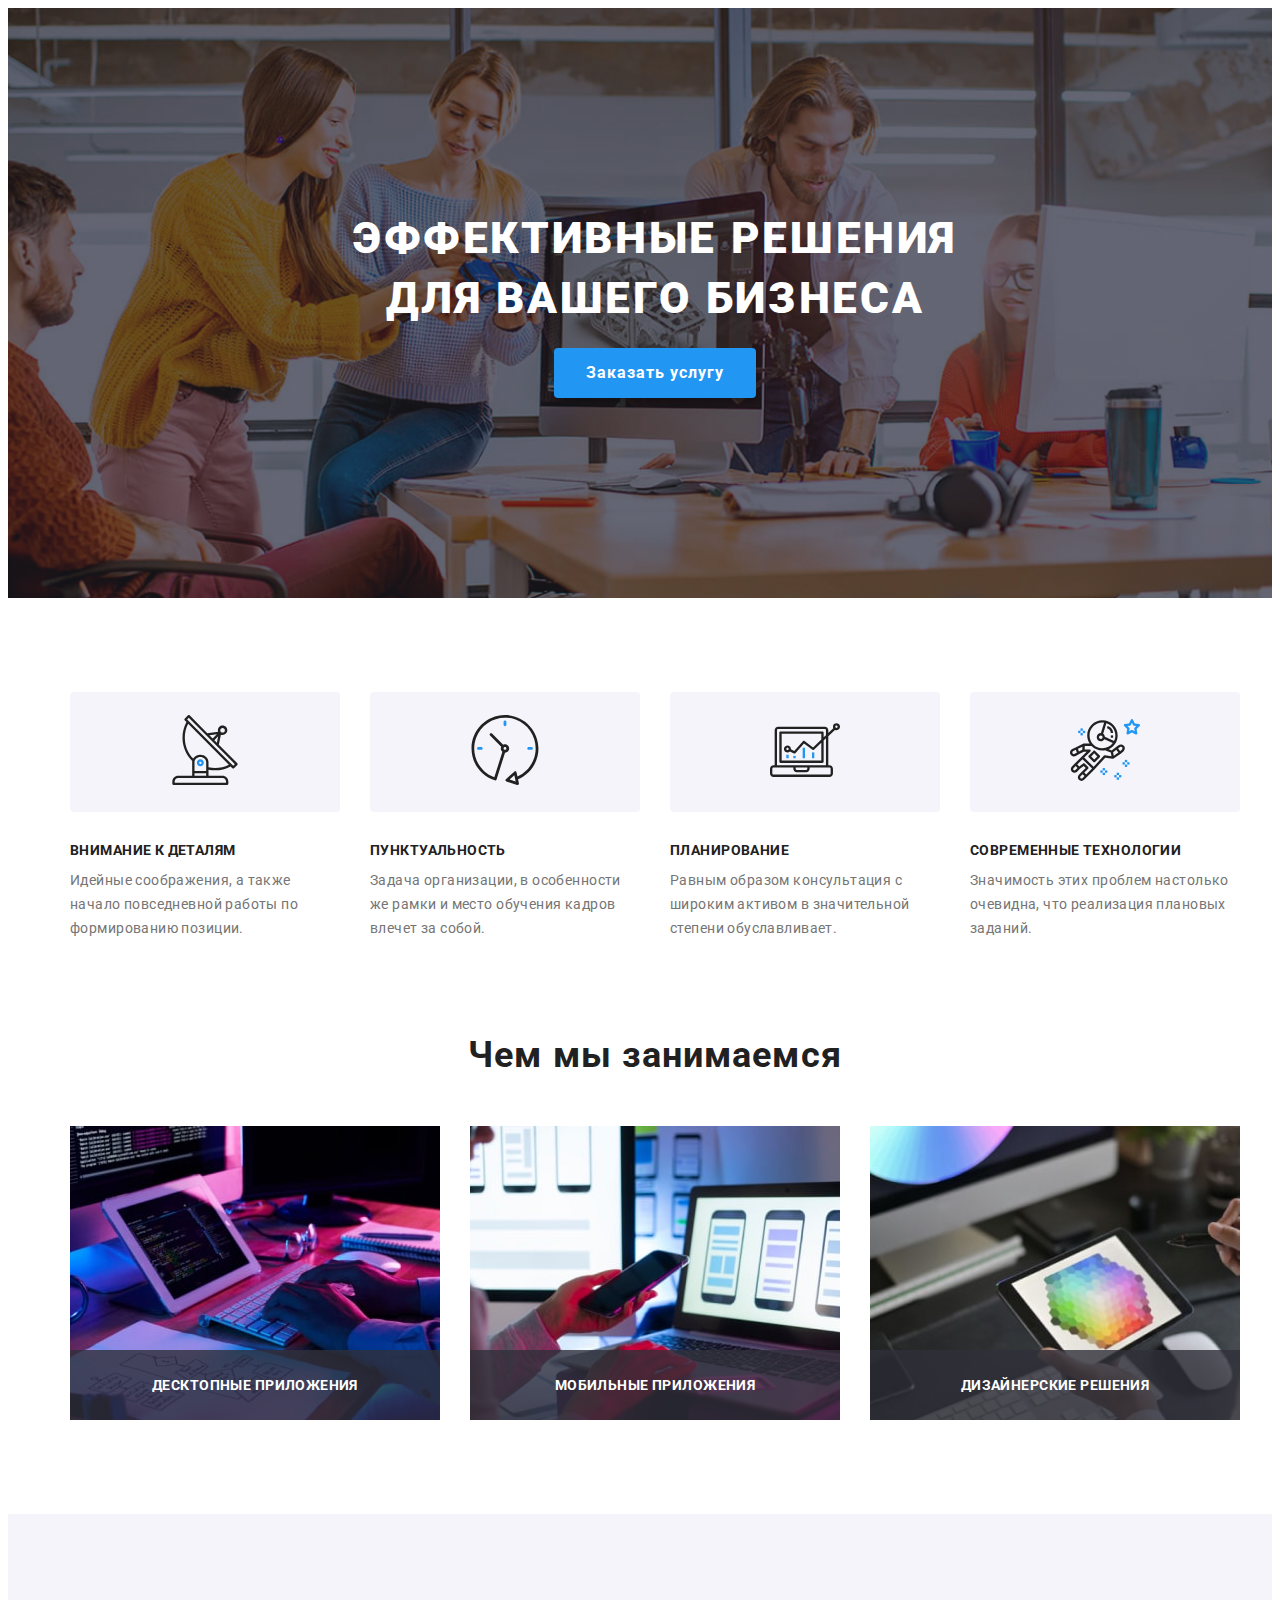
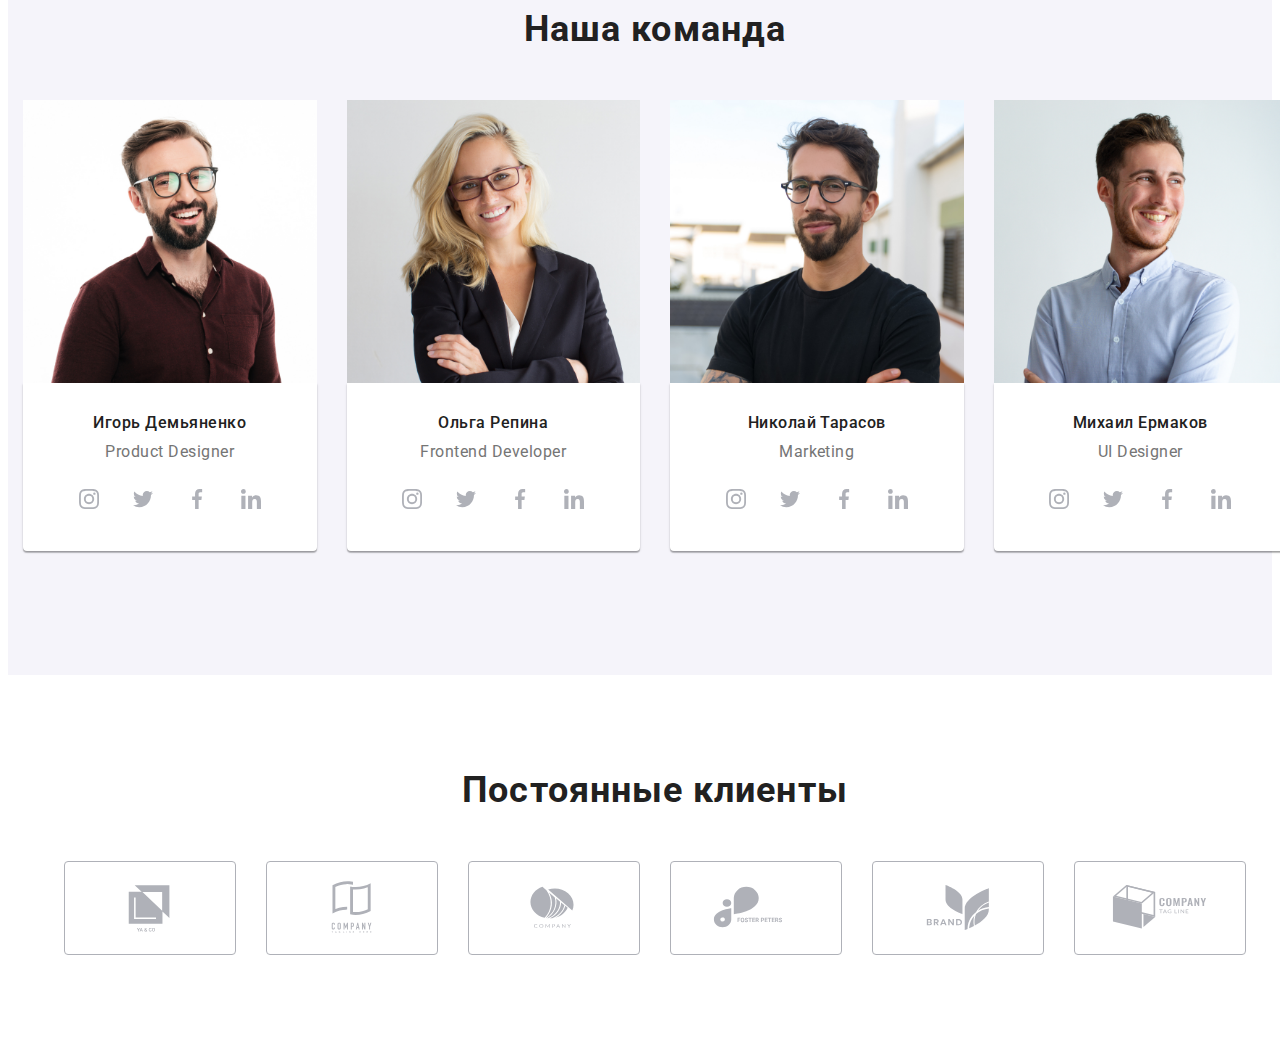
==== index.html @ 2e37ea2c "mod" ====
<!DOCTYPE html>
<html lang="en">
<head>
    <meta charset="UTF-8">
    <meta http-equiv="X-UA-Compatible" content="IE=edge">
    <meta name="viewport" content="width=device-width, initial-scale=1.0">
    <title>WebStudio</title>
    <link rel="preconnect" href="https://fonts.googleapis.com">
    <link rel="preconnect" href="https://fonts.gstatic.com" crossorigin>
    <link href="https://fonts.googleapis.com/css2?family=Raleway:wght@700&family=Roboto:wght@400;500;700;900&display=swap" rel="stylesheet">
    <link rel="stylesheet" href="https://cdnjs.cloudflare.com/ajax/libs/modern-normalize/1.1.0/modern-normalize.min.css" integrity="sha512-wpPYUAdjBVSE4KJnH1VR1HeZfpl1ub8YT/NKx4PuQ5NmX2tKuGu6U/JRp5y+Y8XG2tV+wKQpNHVUX03MfMFn9Q==" crossorigin="anonymous" referrerpolicy="no-referrer" />
    <link rel="stylesheet" href="./css/main.min.css">
</head>

<body> 
    <!-- <header class="header">
        <div class="container">
        <a href="WebStudio" class="header-logo">Web<span class="logo-accent">Studio</span></a>
        <nav class="header-nav">
        
            <ul class="header-menu-list">
                <li class="header-menu-item">
                    <a href="index.html" class="header-link current">Студия</a>
                </li>
                <li class="header-menu-item">
                    <a href="portfolio.html" class="header-link">Портфолио</a>
                </li>
                <li class="header-menu-item">
                    <a href="Контакты" class="header-link">Контакты</a>
                </li>
            </ul>
        
        </nav>
        
        <ul class="header-contact-list">
            <li class="header-contact-item">
                <a href="mailto:info@devstudio.com" class="header-mailto">
                    <svg class="contacts-icon" width="16px" height="12px">
                        <use href="./img/icons.svg#icon-envelope"></use>
                    </svg>
                    info@devstudio.com</a>
            </li>
            <li class="header-contact-item">
                <a href="tel:+380961111111" class="header-tel">
                    <svg class="contacts-icon" width="10" height="16">
                        <use href="./img/icons.svg#icon-smartphone"></use>
                    </svg>
                    +38 096 111 11 11</a>
            </li>
        </ul>
        </div>
</header> -->

<main>
    <section class="hero-section">
        <div class="container">
        <h1 class="hero-title">
            Эффективные решения для вашего бизнеса
        </h1>
        
        <button type="button" class="hero-btn" data-modal-open>Заказать услугу</button>
        </div>
    </section>
    
    <section class="quality">
        <div class="container">
        <ul class="quality-list">
            <li class="quality-item">
                <div class="quality-soc-item" width="270" height="120">
                    <a href="" class="quality-soc-link">
                        <svg class="quality-soc-icon" width="70" height="70">
                            <use href="./img/icons.svg#icon-antenna"></use>
                        </svg>
                    </a>
                </div>
                <h3 class="quality-title">Внимание к деталям</h3>
                <p class="quality-text">Идейные соображения, а также начало повседневной работы по формированию позиции.</p>
            </li>
            <li class="quality-item">
                <div class="quality-soc-item" width="270" height="120">
                    <a href="" class="quality-soc-link">
                        <svg class="quality-soc-icon" width="70" height="70">
                            <use href="./img/icons.svg#icon-clock"></use>
                        </svg>
                    </a>
                </div>
                <h3 class="quality-title">Пунктуальность</h3>
                <p class="quality-text">Задача организации, в особенности же рамки и место обучения кадров влечет за собой.</p>
            </li>
            <li class="quality-item">
                <div class="quality-soc-item" width="270" height="120">
                    <a href="" class="quality-soc-link">
                        <svg class="quality-soc-icon" width="70" height="70">
                            <use href="./img/icons.svg#icon-diagram"></use>
                        </svg>
                    </a>
                </div>
                <h3 class="quality-title">Планирование</h3>
                <p class="quality-text">Равным образом консультация с широким активом в значительной степени обуславливает.</p>
            </li>
            <li class="quality-item">
                <div class="quality-soc-item" width="270px" height="120px">
                    <a href="" class="quality-soc-link">
                        <svg class="quality-soc-icon" width="70" height="70">
                            <use href="./img/icons.svg#icon-astronaut"></use>
                        </svg>
                    </a>
                </div>
                <h3 class="quality-title">Современные технологии</h3>
                <p class="quality-text">Значимость этих проблем настолько очевидна, что реализация плановых заданий.</p>
            </li>
        </ul>
        </div>
    </section>

    <section class="occupation-section">
        <div class="container">
        <h2 class="occupation-section-title">
            Чем мы занимаемся
        </h2>
            <ul class="occupation-section-list">
                <li class="occupation-section-item">
                    <div class="occupation-cover-wrap">
                    <img src="./img/img1-min.jpg" alt="Занятия" width="370" height="294"/>
                    <p class="occupation-cover-text">
                        Десктопные приложения
                    </p>
                    </div>
                </li>
                <li class="occupation-section-item">
                    <div class="occupation-cover-wrap">
                    <img src="./img/img2-min.jpg" alt="Занятия" width="370" height="294"/>
                    <p class="occupation-cover-text">
                        Мобильные приложения
                    </p>
                    </div>
                </li>
                <li class="occupation-section-item">
                    <div class="occupation-cover-wrap">
                    <img src="./img/img3-min.jpg" alt="Занятия" width="370" height="294"/>
                    <p class="occupation-cover-text">
                        Дизайнерские решения
                    </p>
                    </div>
                </li>
            </ul>
            </div>
    </section>

    <section class="team-section">
        <div class="container">
        <h2 class="team-section-main-title">
            Наша команда
        </h2>
            <ul class="team-section-list">
                <li class="team-section-item team-section-item1">
                    <img src="./img/img1-mob.jpg" alt="Команда" class="mob1" width="100%"/>
                    <img src="./img/img1-tab.jpg" alt="Команда" class="tab1" width="100%"/>
                    <img src="./img/img1-desk.jpg" alt="Команда" class="desk1" width="100%"/>
                    <div class="team-container">
                    <h3 class="team-section-additional-title">
                        Игорь Демьяненко
                    </h3>
                    <p class="team-section-text">
                        Product Designer
                    </p>
                    <ul class="team-soc-list">
                        <li class="team-soc-item">
                            <a href="" class="team-soc-link">
                                <svg class="team-soc-icon" width="20" height="20">
                                    <use href="./img/icons.svg#icon-instagram"></use>
                                </svg>
                            </a>
                        </li>
                        <li class="team-soc-item">
                            <a href="" class="team-soc-link">
                                <svg class="team-soc-icon" width="20" height="20">
                                    <use href="./img/icons.svg#icon-twitter"></use>
                                </svg>
                            </a>
                        </li>
                        <li class="team-soc-item">
                            <a href="" class="team-soc-link">
                                <svg class="team-soc-icon" width="20" height="20">
                                    <use href="./img/icons.svg#icon-facebook"></use>
                                </svg>
                            </a>
                        </li>
                        <li class="team-soc-item">
                            <a href="" class="team-soc-link">
                                <svg class="team-soc-icon" width="20" height="20">
                                    <use href="./img/icons.svg#icon-linkedin"></use>
                                </svg>
                            </a>
                        </li>
                    </ul>
                    </div>
                </li>
                <li class="team-section-item">
                    <img src="./img/img2-mob.jpg" alt="Команда" class="mob1" width="100%"/>
                    <img src="./img/img2-tab.jpg" alt="Команда" class="tab1" width="100%"/>
                    <img src="./img/img2-desk.jpg" alt="Команда" class="desk1" width="100%"/>
                    <div class="team-container">
                    <h3 class="team-section-additional-title">
                        Ольга Репина
                    </h3>
                    <p class="team-section-text">
                        Frontend Developer
                    </p>
                    <ul class="team-soc-list">
                        <li class="team-soc-item">
                            <a href="" class="team-soc-link">
                                <svg class="team-soc-icon" width="20" height="20">
                                    <use href="./img/icons.svg#icon-instagram"></use>
                                </svg>
                            </a>
                        </li>
                        <li class="team-soc-item">
                            <a href="" class="team-soc-link">
                                <svg class="team-soc-icon" width="20" height="20">
                                    <use href="./img/icons.svg#icon-twitter"></use>
                                </svg>
                            </a>
                        </li>
                        <li class="team-soc-item">
                            <a href="" class="team-soc-link">
                                <svg class="team-soc-icon" width="20" height="20">
                                    <use href="./img/icons.svg#icon-facebook"></use>
                                </svg>
                            </a>
                        </li>
                        <li class="team-soc-item">
                            <a href="" class="team-soc-link">
                                <svg class="team-soc-icon" width="20" height="20">
                                    <use href="./img/icons.svg#icon-linkedin"></use>
                                </svg>
                            </a>
                        </li>
                    </ul>
                    </div>
                </li>
                <li class="team-section-item team-section-item3">
                    <img src="./img/img3-mob.jpg" alt="Команда" class="mob1" width="100%"/>
                    <img src="./img/img3-tab.jpg" alt="Команда" class="tab1" width="100%"/>
                    <img src="./img/img3-desk.jpg" alt="Команда" class="desk1" width="100%"/>
                    <div class="team-container">
                    <h3 class="team-section-additional-title">
                        Николай Тарасов
                    </h3>
                    <p class="team-section-text">
                        Marketing
                    </p>
                    <ul class="team-soc-list">
                        <li class="team-soc-item">
                            <a href="" class="team-soc-link">
                                <svg class="team-soc-icon" width="20" height="20">
                                    <use href="./img/icons.svg#icon-instagram"></use>
                                </svg>
                            </a>
                        </li>
                        <li class="team-soc-item">
                            <a href="" class="team-soc-link">
                                <svg class="team-soc-icon" width="20" height="20">
                                    <use href="./img/icons.svg#icon-twitter"></use>
                                </svg>
                            </a>
                        </li>
                        <li class="team-soc-item">
                            <a href="" class="team-soc-link">
                                <svg class="team-soc-icon" width="20" height="20">
                                    <use href="./img/icons.svg#icon-facebook"></use>
                                </svg>
                            </a>
                        </li>
                        <li class="team-soc-item">
                            <a href="" class="team-soc-link">
                                <svg class="team-soc-icon" width="20" height="20">
                                    <use href="./img/icons.svg#icon-linkedin"></use>
                                </svg>
                            </a>
                        </li>
                    </ul>
                    </div>
                </li>
                <li class="team-section-item">
                    <img src="./img/img4-mob.jpg" alt="Команда" class="mob1" width="100%"/>
                    <img src="./img/img4-tab.jpg" alt="Команда" class="tab1" width="100%"/>
                    <img src="./img/img4-desk.jpg" alt="Команда" class="desk1" width="100%"/>
                    <div class="team-container">
                    <h3 class="team-section-additional-title">
                        Михаил Ермаков
                    </h3>
                    <p class="team-section-text">
                        UI Designer
                    </p>
                    <ul class="team-soc-list">
                        <li class="team-soc-item">
                            <a href="" class="team-soc-link">
                                <svg class="team-soc-icon" width="20" height="20">
                                    <use href="./img/icons.svg#icon-instagram"></use>
                                </svg>
                            </a>
                        </li>
                        <li class="team-soc-item">
                            <a href="" class="team-soc-link">
                                <svg class="team-soc-icon" width="20" height="20">
                                    <use href="./img/icons.svg#icon-twitter"></use>
                                </svg>
                            </a>
                        </li>
                        <li class="team-soc-item">
                            <a href="" class="team-soc-link">
                                <svg class="team-soc-icon" width="20" height="20">
                                    <use href="./img/icons.svg#icon-facebook"></use>
                                </svg>
                            </a>
                        </li>
                        <li class="team-soc-item">
                            <a href="" class="team-soc-link">
                                <svg class="team-soc-icon" width="20" height="20">
                                    <use href="./img/icons.svg#icon-linkedin"></use>
                                </svg>
                            </a>
                        </li>
                    </ul>
                    </div>
                </li>
            </ul>
            </div>
    </section>
    <section class="clients">
        <div class="container">
            <h2 class="clients-title">Постоянные клиенты</h2>
            <ul class="clients-soc-list">
                <li class="clients-soc-item">
                    <a href="" class="clients-soc-link">
                        <svg class="clients-soc-icon" width="106" height="60">
                            <use href="./img/icons.svg#YA_CO"></use>
                        </svg>
                    </a>
                </li>
                <li class="clients-soc-item">
                    <a href="" class="clients-soc-link">
                        <svg class="clients-soc-icon" width="106" height="60">
                            <use href="./img/icons.svg#Tagline"></use>
                        </svg>
                    </a>
                </li>
                <li class="clients-soc-item">
                    <a href="" class="clients-soc-link">
                        <svg class="clients-soc-icon" width="106" height="60">
                            <use href="./img/icons.svg#Company"></use>
                        </svg>
                    </a>
                </li>
                <li class="clients-soc-item">
                    <a href="" class="clients-soc-link">
                        <svg class="clients-soc-icon" width="106" height="60">
                            <use href="./img/icons.svg#Foster"></use>
                        </svg>
                    </a>
                </li>
                <li class="clients-soc-item">
                    <a href="" class="clients-soc-link">
                        <svg class="clients-soc-icon" width="106" height="60">
                            <use href="./img/icons.svg#Brand"></use>
                        </svg>
                    </a>
                </li>
                <li class="clients-soc-item">
                    <a href="" class="clients-soc-link">
                        <svg class="clients-soc-icon" width="106" height="60">
                            <use href="./img/icons.svg#Tag_line"></use>
                        </svg>
                    </a>
                </li>
            </ul>
        </div>
    </section>
</main>
        <!-- <footer class="footer">
            <div class="container footer-container">
                <div class="container-left">
                <a href="WebStudio" class="footer-logo">Web<span class="logo-span">Studio</span></a>
                <address class="footer-addres">
                    <ul class="footer-list">
                        <li class="footer-item footer-adres-item">
                            <a href="https://goo.gl/maps/YfLBhsGe5rwcDjoJ8" class="footer-link">г. Киев, пр-т Леси Украинки, 26</a>
                        </li>
                        <li class="footer-item footer-mailto-item">
                            <a href="mailto:info@example.com" class="footer-mailto">info@example.com</a>
                        </li>
                        <li class="footer-item footer-tel-item">
                            <a href="tel:+380991111111" class="footer-tel">+38 099 111 11 11</a>
                        </li>
                    </ul>
                </address>
                </div>
                <div class="container-righ">
                    <h2 class="footer-title">присоединяйтесь</h2>
                    <ul class="footer-soc-list">
                        <li class="footer-soc-item">
                            <a href="" class="footer-soc-link">
                                <svg class="footer-soc-icon" width="20" height="20">
                                    <use href="./img/icons.svg#icon-instagram"></use>
                                </svg>
                            </a>
                        </li>
                        <li class="footer-soc-item">
                            <a href="" class="footer-soc-link">
                                <svg class="footer-soc-icon" width="20" height="20">
                                    <use href="./img/icons.svg#icon-twitter"></use>
                                </svg>
                            </a>
                        </li>
                        <li class="footer-soc-item">
                            <a href="" class="footer-soc-link">
                                <svg class="footer-soc-icon" width="20" height="20">
                                    <use href="./img/icons.svg#icon-facebook"></use>
                                </svg>
                            </a>
                        </li>
                        <li class="footer-soc-item">
                            <a href="" class="footer-soc-link">
                                <svg class="footer-soc-icon" width="20" height="20">
                                    <use href="./img/icons.svg#icon-linkedin"></use>
                                </svg>
                            </a>
                        </li>
                    </ul>
                </div>
                <div class="container-right">
                    <h2 class="subscribe-title">Подпишитесь на рассылку</h2>
                    <ul class="subscribe-list">
                        <li class="subscribe-item">
                            <input 
                            type="email" 
                            class="subscribe-input" 
                            name="subscribe-email"
                            id="subscribe-email"
                            placeholder="E-mail"
                            />
                        </li>
                        <li class="subscribe-item">
                            <button type="button" class="subscribe-btn">Подписаться
                                <svg class="subscribe-icon" width="24" height="24">
                                    <use href="./img/icons.svg#icon-send"></use>
                                </svg>
                            </button>
                        </li>
                    </ul>
                </div>
            </div>
        </footer> -->
        
        
        <div class="backdrop is-hidden" data-modal>
            <div class="modal">
                <button type="button" class="modal-close" data-modal-close>
                    <svg class="close-icon" width="18" height="18">
                        <use href="./img/icons.svg#icon-close"></use>
                    </svg>
                </button>
                <p class="modal-title">Оставьте свои данные, мы вам перезвоним</p>
                <form action="modal-form">
                    <div class="modal-field">
                    <label class="modal-label" for="user-name">Имя</label>
                    <div class="input-wrap">
                    <input 
                    type="text" 
                    class="modal-input" 
                    name="user-name"
                    id="user-name"
                    />
                    <svg class="modal-icon" width="18" height="18">
                        <use href="./img/icons.svg#icon-person-black"></use>
                    </svg>
                    </div>
                    </div>
                    <div class="modal-field">
                    <label class="modal-label" for="user-tel">Телефон</label>
                    <div class="input-wrap">
                    <input 
                    type="tel" 
                    class="modal-input" 
                    name="user-tel"
                    id="user-tel"
                    />
                    <svg class="modal-icon" width="18" height="18">
                        <use href="./img/icons.svg#icon-phone-black"></use>
                    </svg>
                    </div>
                    </div>
                    <div class="modal-field">
                    <label class="modal-label" for="user-email">Почта</label>
                    <div class="input-wrap">
                    <input 
                    type="email" 
                    class="modal-input" 
                    name="user-email"
                    id="user-email"
                    />
                    <svg class="modal-icon" width="18" height="18">
                        <use href="./img/icons.svg#icon-email-black"></use>
                    </svg>
                    </div>
                    </div>
                    <div class="modal-field">
                    <label class="modal-label" for="user-text">Комментарий</label>
                    <textarea 
                    name="user-text" 
                    id="user-text" 
                    placeholder="Введите текст"
                    class="modal-text"
                    ></textarea>
                    </div>
                    <div class="modal-field check-mod">
                        <input 
                        type="checkbox" 
                        name="policy" 
                        id="policy" 
                        class="modal-check visually-hidden" 
                        value="true"
                        />
                        <label for="policy" class="check-text">
                            <span>
                                <svg class="check-icon" width="13" height="10">
                                    <use href="./img/icons.svg#icon-check"></use>
                                </svg>
                            </span>
                            Соглашаюсь с рассылкой и принимаю<a href="Условия договора" class="check-link">Условия договора</a></label>
                    </div>
                    <button type="submit" class="modal-btn">Отправить</button>
                </form>
            </div>
        </div>
    <script src="./js/modal.js"></script>
</body>
</html>
---- css/main.min.css ----
p,h1,h2,h3,h4,h5,h6{margin:0}ul,ol{margin:0;padding-left:0}address{font-style:normal}a{color:currentColor}img{display:block}button{cursor:pointer}body{font-family:"Roboto",sans-serif}.list{list-style:none}:root{--primary-text-color: #757575;--primary-title-color: #212121;--accent-color: #2196f3;--primary-white-color: #FFFFFF}.container{width:100%;margin-left:auto;margin-right:auto;padding-left:15px;padding-right:15px}.header{background-color:var(--primary-white-color);padding-top:24px;padding-bottom:25px;border-bottom:1px solid #ececec}.header>.container{display:flex;align-items:center}.header-menu-list{display:flex}.header-menu-item:not(:last-child){margin-right:50px}.header-logo{font-family:"Raleway";font-style:normal;font-weight:700;font-size:26px;line-height:1.1923076923;letter-spacing:.03em;color:var(--accent-color);margin-right:93px}span{color:var(--primary-title-color)}.header-logo{text-decoration:none}.header-contact-list{display:flex;margin-left:auto}.header-contact-item{margin-left:50px}.header-contact-item{display:flex;align-items:center}li{list-style-type:none}.header-link{font-weight:500;font-size:14px;line-height:1.1428571429;letter-spacing:.02em;color:var(--primary-title-color);transition:250ms cubic-bezier(0.4, 0, 0.2, 1)}.current{position:relative}.current::after{position:absolute;content:"";width:100%;height:4px;border-radius:2px;background:#2196f3;left:0;bottom:-32px}.header-link{text-decoration:none}.header-link:hover{color:var(--accent-color)}.header-link:focus{color:var(--accent-color)}.header-mailto{font-weight:500;font-size:14px;line-height:1.1428571429;letter-spacing:.02em;color:var(--primary-text-color);transition:250ms cubic-bezier(0.4, 0, 0.2, 1)}.header-mailto{text-decoration:none}.header-mailto:hover{color:var(--accent-color)}.header-mailto:focus{color:var(--accent-color)}.header-tel:hover{color:var(--accent-color)}.header-tel:focus{color:var(--accent-color)}.header-tel{font-weight:500;font-size:14px;line-height:1.1428571429;letter-spacing:.02em;color:var(--primary-text-color);transition:250ms cubic-bezier(0.4, 0, 0.2, 1)}.header-tel{text-decoration:none}.contacts-icon{fill:currentColor;margin-right:10px;align-self:center}.hero-section{padding-top:118px;padding-bottom:118px;background-image:linear-gradient(rgba(47, 48, 58, 0.4), rgba(47, 48, 58, 0.4)),url(../img/hero-mobile-bg.jpg);background-repeat:no-repeat;background-position:center;background-size:cover}@media screen and (min-width: 768px){.hero-section{background-image:linear-gradient(rgba(47, 48, 58, 0.4), rgba(47, 48, 58, 0.4)),url(../img/hero-tablet-bg.jpg)}}@media screen and (min-width: 1200px){.hero-section{background-image:linear-gradient(rgba(47, 48, 58, 0.4), rgba(47, 48, 58, 0.4)),url(../img/hero-bg.jpg);padding-top:200px;padding-bottom:200px}}.hero-title{font-weight:900;font-size:26px;line-height:1.6153846154;text-align:center;letter-spacing:.06em;text-transform:uppercase;color:var(--primary-white-color);max-width:360px;margin-left:auto;margin-right:auto;margin-bottom:30px}@media screen and (min-width: 1200px){.hero-title{font-size:44px;line-height:1.3636363636;max-width:696px;margin-bottom:20px}}.hero-btn{font-family:inherit;font-weight:700;font-size:16px;line-height:1.875;display:flex;align-items:center;text-align:center;letter-spacing:.06em;background-color:var(--accent-color);color:var(--primary-white-color);padding:10px 32px;margin-left:auto;margin-right:auto;min-width:200;box-shadow:0px 4px 4px rgba(0,0,0,.15);border-radius:4px;border:none}.quality{padding-top:60px;padding-bottom:60px}@media screen and (min-width: 1200px){.quality{padding-top:94px;padding-bottom:94px}}.quality-title{font-weight:700;font-size:14px;line-height:1.1428571429;letter-spacing:.03em;text-transform:uppercase;color:var(--primary-title-color);margin-bottom:10px;margin-top:30px}.quality-text{font-size:14px;line-height:1.7142857143;letter-spacing:.03em;color:var(--primary-text-color);margin-bottom:30px;width:100%}@media screen and (min-width: 768px){.quality-text{width:45vw;margin-bottom:0}}@media screen and (min-width: 1200px){.quality-text{width:270px}}.quality-list{display:block;flex-wrap:wrap;justify-content:center;gap:30px}@media screen and (min-width: 768px){.quality-list{display:flex;flex-wrap:wrap}}@media screen and (min-width: 1200px){.quality-list{display:flex}}.quality-soc-icon{fill:#afb1b8}.quality-soc-item{width:100%;height:120px;display:flex;justify-content:center;align-items:center;border-radius:4px;background-color:#f5f4fa}@media screen and (min-width: 768px){.quality-soc-item{width:45vw}}@media screen and (min-width: 1200px){.quality-soc-item{width:270px}}.occupation-section{padding-bottom:94px;padding-top:0}@media screen and (max-width: 1199px){.occupation-section{display:none}}.occupation-section-list{display:flex;justify-content:center}.occupation-section-item:not(:last-child){margin-right:30px}.occupation-section-title{font-weight:700;font-size:36px;line-height:1.1666666667;text-align:center;letter-spacing:.03em;color:var(--primary-title-color);margin-bottom:50px}.occupation-cover-wrap{position:relative;overflow:hidden}.occupation-cover-text{position:absolute;bottom:0;width:370px;height:70px;display:flex;align-items:center;justify-content:center;font-weight:700;font-size:14px;line-height:1.1428571429;letter-spacing:.03em;text-align:center;text-transform:uppercase;color:#fff;background:rgba(47,48,58,.8)}.team-section{padding-bottom:60px;padding-top:60px;background-color:#f5f4fa}@media screen and (min-width: 768px){.team-section{padding-bottom:94px;padding-top:94px}}.team-section-main-title{font-weight:700;font-size:28px;line-height:1.1785714286;text-align:center;letter-spacing:.03em;color:var(--primary-title-color);margin-bottom:30px}@media screen and (min-width: 1200px){.team-section-main-title{font-size:36px;line-height:1.1666666667;margin-bottom:50px}}.team-section-additional-title{font-weight:500;font-size:16px;line-height:1.1875;text-align:center;letter-spacing:.03em;color:var(--primary-title-color);margin-bottom:10px}.team-section-text{font-size:16px;line-height:1.1875;text-align:center;letter-spacing:.03em;color:var(--primary-text-color);margin-bottom:16px}.team-section-list{display:flex;flex-wrap:wrap;justify-content:center}@media screen and (min-width: 1200px){.team-section-list{flex-wrap:nowrap;gap:30px}}.team-container{padding-top:30px;padding-bottom:30px;background-color:#fff;box-shadow:0px 1px 3px rgba(0,0,0,.12),0px 1px 1px rgba(0,0,0,.14),0px 2px 1px rgba(0,0,0,.2);border-radius:0px 0px 4px 4px}.team-section-item:not(:last-child){margin-bottom:30px}@media screen and (min-width: 768px){.team-section-item1{margin-right:30px}.team-section-item3{margin-right:30px}}@media screen and (min-width: 1200px){.team-section-item1{margin-right:0px}.team-section-item3{margin-right:0px}}.team-soc-link{width:44px;height:44px;border-radius:50%;display:flex;align-items:center;justify-content:center;transition:fill 250ms cubic-bezier(0.4, 0, 0.2, 1),background-color 250ms cubic-bezier(0.4, 0, 0.2, 1);background-color:#fff}.team-soc-link:hover,.team-soc-link:focus{background-color:#2196f3}.team-soc-link:hover .team-soc-icon{fill:#fff}.team-soc-link:focus .team-soc-icon{fill:#fff}.team-soc-list{display:flex;justify-content:center;gap:10px}.team-soc-icon{fill:#afb1b8}.tab1{display:none}.desk1{display:none}@media screen and (min-width: 768px){.mob1{display:none}.tab1{display:block}}@media screen and (min-width: 1200px){.tab1{display:none}.desk1{display:block}}.clients{padding-top:60px;padding-bottom:60px}@media screen and (min-width: 1200px){.clients{padding-top:94px;padding-bottom:94px}}.clients-title{font-family:"Roboto";font-style:normal;font-weight:700;font-size:28px;line-height:1.1785714286;text-align:center;letter-spacing:.03em;color:#212121;margin-bottom:30px}@media screen and (min-width: 1200px){.clients-title{font-size:36px;line-height:1.1666666667;margin-bottom:50px}}.clients-soc-list{display:flex;justify-content:center;gap:30px;flex-wrap:wrap}.clients-soc-icon{fill:#afb1b8;transition:250ms cubic-bezier(0.4, 0, 0.2, 1)}.clients-soc-link{border:1px solid #afb1b8;border-radius:4px;display:block;width:40vw;height:92px;display:flex;align-items:center;justify-content:center}@media screen and (min-width: 768px){.clients-soc-link{width:25vw}}@media screen and (min-width: 1200px){.clients-soc-link{width:170px}}.clients-soc-link:hover{border-color:#2196f3;cursor:pointer}.clients-soc-link:focus{border-color:#2196f3}.clients-soc-link:focus .clients-soc-icon{fill:#2196f3}.clients-soc-link:hover .clients-soc-icon{fill:#2196f3}.footer{padding-bottom:60px;padding-top:60px;background-color:#2f303a}.footer-adres-item{margin-top:20px;margin-bottom:9px}.footer-mailto-item{margin-bottom:9px}.footer-logo{font-family:"Raleway";font-style:normal;font-weight:700;font-size:26px;line-height:1.1923076923;letter-spacing:.03em;color:var(--accent-color);text-decoration:none}.logo-span{color:var(--primary-white-color)}.footer-link{font-size:14px;line-height:1.7142857143;letter-spacing:.03em;color:var(--primary-white-color);text-decoration:none;font-style:normal}.footer-mailto{font-size:14px;line-height:1.7142857143;letter-spacing:.03em;color:rgba(255,255,255,.6);text-decoration:none;font-style:normal}.footer-tel{font-size:14px;line-height:1.7142857143;letter-spacing:.03em;color:rgba(255,255,255,.6);text-decoration:none;font-style:normal}.footer-soc-link{width:44px;height:44px;border-radius:50%;background-color:rgba(255,255,255,.1);display:flex;align-items:center;justify-content:center;transition:250ms cubic-bezier(0.4, 0, 0.2, 1)}.footer-soc-link:hover,.footer-soc-link:focus{background-color:#2196f3}.footer-soc-link:hover .footer-soc-icon{fill:#fff}.footer-soc-link:focus .footer-soc-icon{fill:#fff}.footer-soc-list{display:flex;gap:10px}.footer-soc-icon{fill:#fff}.footer-title{font-family:"Roboto";font-style:normal;font-weight:700;font-size:14px;line-height:1.1428571429;letter-spacing:.03em;text-transform:uppercase;color:#fff;margin-bottom:20px}.footer-container{display:flex;align-items:baseline}.container-left{margin-right:70px}.container-right{margin-left:93px}.subscribe-title{font-weight:700;font-size:14px;line-height:1.1428571429;letter-spacing:.03em;text-transform:uppercase;color:#fff;margin-bottom:20px}.subscribe-list{display:flex}.subscribe-btn{font-family:inherit;font-weight:700;font-size:16px;line-height:1.875;display:flex;align-items:center;text-align:center;letter-spacing:.06em;background-color:var(--accent-color);color:var(--primary-white-color);box-shadow:0px 4px 4px rgba(0,0,0,.15);border-radius:4px;min-width:200;border:none;margin-left:12px;padding:10px 28px 10px 29px}.subscribe-icon{margin-left:10px;fill:#fff}.subscribe-input{width:358px;height:50px;padding:15px 16px;background-color:rgba(0,0,0,0);border:1px solid rgba(255,255,255,.3);filter:drop-shadow(0px 4px 4px rgba(0, 0, 0, 0.15));border-radius:4px;color:var(--primary-white-color)}input::placeholder{font-weight:400;font-size:16px;line-height:1.25;display:flex;align-items:center;letter-spacing:.03em;color:rgba(255,255,255,.6)}.portfolio-section{padding-top:100px;padding-bottom:114px}.portfolio-btn-list{display:flex;margin-bottom:50px;justify-content:center}.portfolio-btn-item:not(:last-child){margin-right:8px}.portfolio-list{display:flex;flex-wrap:wrap;gap:30px}.portfolio-title{margin-bottom:4px}.portfolio-btn{font-family:inherit;font-weight:500;font-size:16px;line-height:1.625;text-align:center;letter-spacing:.03em;background-color:#f5f4fa;color:var(--primary-title-color);padding:6px 22px;border:none;border-radius:4px;transition:250ms cubic-bezier(0.4, 0, 0.2, 1)}.portfolio-btn:hover,.portfolio-btn:focus{color:var(--primary-white-color);background-color:var(--accent-color);box-shadow:0px 3px 1px rgba(0,0,0,.1),0px 1px 2px rgba(0,0,0,.08),0px 2px 2px rgba(0,0,0,.12)}.portfolio-item:hover .portfolio-cover-text{transform:translateY(0)}.portfolio-cover-wrap{position:relative;overflow:hidden}.portfolio-cover-text{position:absolute;top:0;left:0;font-size:18px;line-height:1.5555555556;letter-spacing:.03em;padding:63px 24px;color:#fff;background:rgba(33,150,243,.9);transform:translateY(100%);transition:250ms cubic-bezier(0.4, 0, 0.2, 1)}.portfolio-title{font-weight:700;font-size:18px;line-height:2;letter-spacing:.06em;color:var(--primary-title-color)}.portfolio-text{font-size:16px;line-height:1.875;letter-spacing:.03em;color:var(--primary-text-color)}.additional-container{padding:20px 24px;border:1px solid #eee}.port-container{transition:250ms cubic-bezier(0.4, 0, 0.2, 1)}.port-container:hover{box-shadow:0px 1px 1px rgba(0,0,0,.12),0px 4px 4px rgba(0,0,0,.06),1px 4px 6px rgba(0,0,0,.16);cursor:pointer}.port-container:focus{box-shadow:0px 1px 1px rgba(0,0,0,.12),0px 4px 4px rgba(0,0,0,.06),1px 4px 6px rgba(0,0,0,.16)}.backdrop{position:fixed;background:rgba(0,0,0,.2);top:0%;width:100vw;height:100vh;transition:opacity 250ms cubic-bezier(0.4, 0, 0.2, 1),visibility 250ms cubic-bezier(0.4, 0, 0.2, 1)}.backdrop.is-hidden .modal{transform:translate(-50%, -50%) scale(0) rotate(360deg)}.modal{width:450px;min-height:609px;background:#fff;box-shadow:0px 1px 3px rgba(0,0,0,.12),0px 1px 1px rgba(0,0,0,.14),0px 2px 1px rgba(0,0,0,.2);border-radius:4px;position:absolute;top:50%;left:50%;transform:translate(-50%, -50%) scale(1) rotate(0);transition:transform 250ms cubic-bezier(0.4, 0, 0.2, 1);padding:40px}@media screen and (min-width: 1200px){.modal{width:528px;min-height:581px}}.modal-close{position:absolute;top:8px;right:8px;width:30px;height:30px;background:rgba(0,0,0,0);border:1px solid rgba(0,0,0,.1);border-radius:50%;display:flex;justify-content:center;align-items:center}.modal-close:hover .close-icon{fill:var(--accent-color)}.modal-title{font-weight:700;font-size:20px;line-height:1.5;text-align:center;letter-spacing:.03em;color:#212121;text-align:center;margin-bottom:12px}@media screen and (min-width: 1200px){.modal-title{line-height:1.15}}.modal-input{width:100%;height:40px;border:1px solid rgba(33,33,33,.2);border-radius:4px;font-size:16px;padding-left:42px}.modal-input:hover,.modal-input:focus{border-color:#2196f3;cursor:pointer}.modal-input:hover+.modal-icon{fill:#2196f3}.modal-input:focus+.modal-icon{fill:#2196f3}.modal-btn{font-family:inherit;font-weight:700;font-size:16px;line-height:1.875;display:flex;align-items:center;text-align:center;letter-spacing:.06em;color:#fff;padding:10px 55px 10px 56px;background:#2196f3;box-shadow:0px 4px 4px rgba(0,0,0,.15);border-radius:4px;min-width:200px;border:none;margin-left:auto;margin-right:auto}.modal-label{font-weight:400;font-size:12px;line-height:1.1666666667;letter-spacing:.01em;color:#757575;display:block;margin-bottom:4px}.modal-text{height:120px;width:100%;border:1px solid rgba(33,33,33,.2);border-radius:4px;resize:none;padding:12px 16px}.modal-text:hover{border-color:#2196f3;cursor:pointer}.modal-text:focus{border-color:#2196f3}.modal-icon{position:absolute;left:12px;top:50%;transform:translateY(-50%)}.modal-field{margin-bottom:10px}.is-hidden{opacity:0;visibility:hidden;pointer-events:0}.input-wrap{position:relative}::placeholder{font-weight:400;font-size:14px;line-height:1.1428571429;letter-spacing:.01em;color:rgba(117,117,117,.5)}.check-link{color:#2196f3}.check-text{font-weight:400;font-size:12px;line-height:1.1666666667;letter-spacing:.03em;color:#757575;display:flex;align-items:center}.check-text span{width:16px;height:15px;border:2px solid #212121;border-radius:2px;margin-right:10px;display:flex;justify-content:center;align-items:center}@media screen and (min-width: 1200px){.check-text{font-size:14px;line-height:1.7142857143}}.check-icon{fill:rgba(0,0,0,0)}.visually-hidden{position:absolute;white-space:nowrap;width:1px;height:1px;overflow:hidden;border:0;padding:0;clip:rect(0 0 0 0);clip-path:inset(50%);margin:-1px}.modal-check:checked+.check-text span{background-color:#2196f3;border:none}.modal-check:checked+.check-text .check-icon{fill:#fff}.check-mod{margin-top:20px;margin-bottom:30px;display:flex;justify-content:center;align-items:center}/*# sourceMappingURL=main.min.css.map */
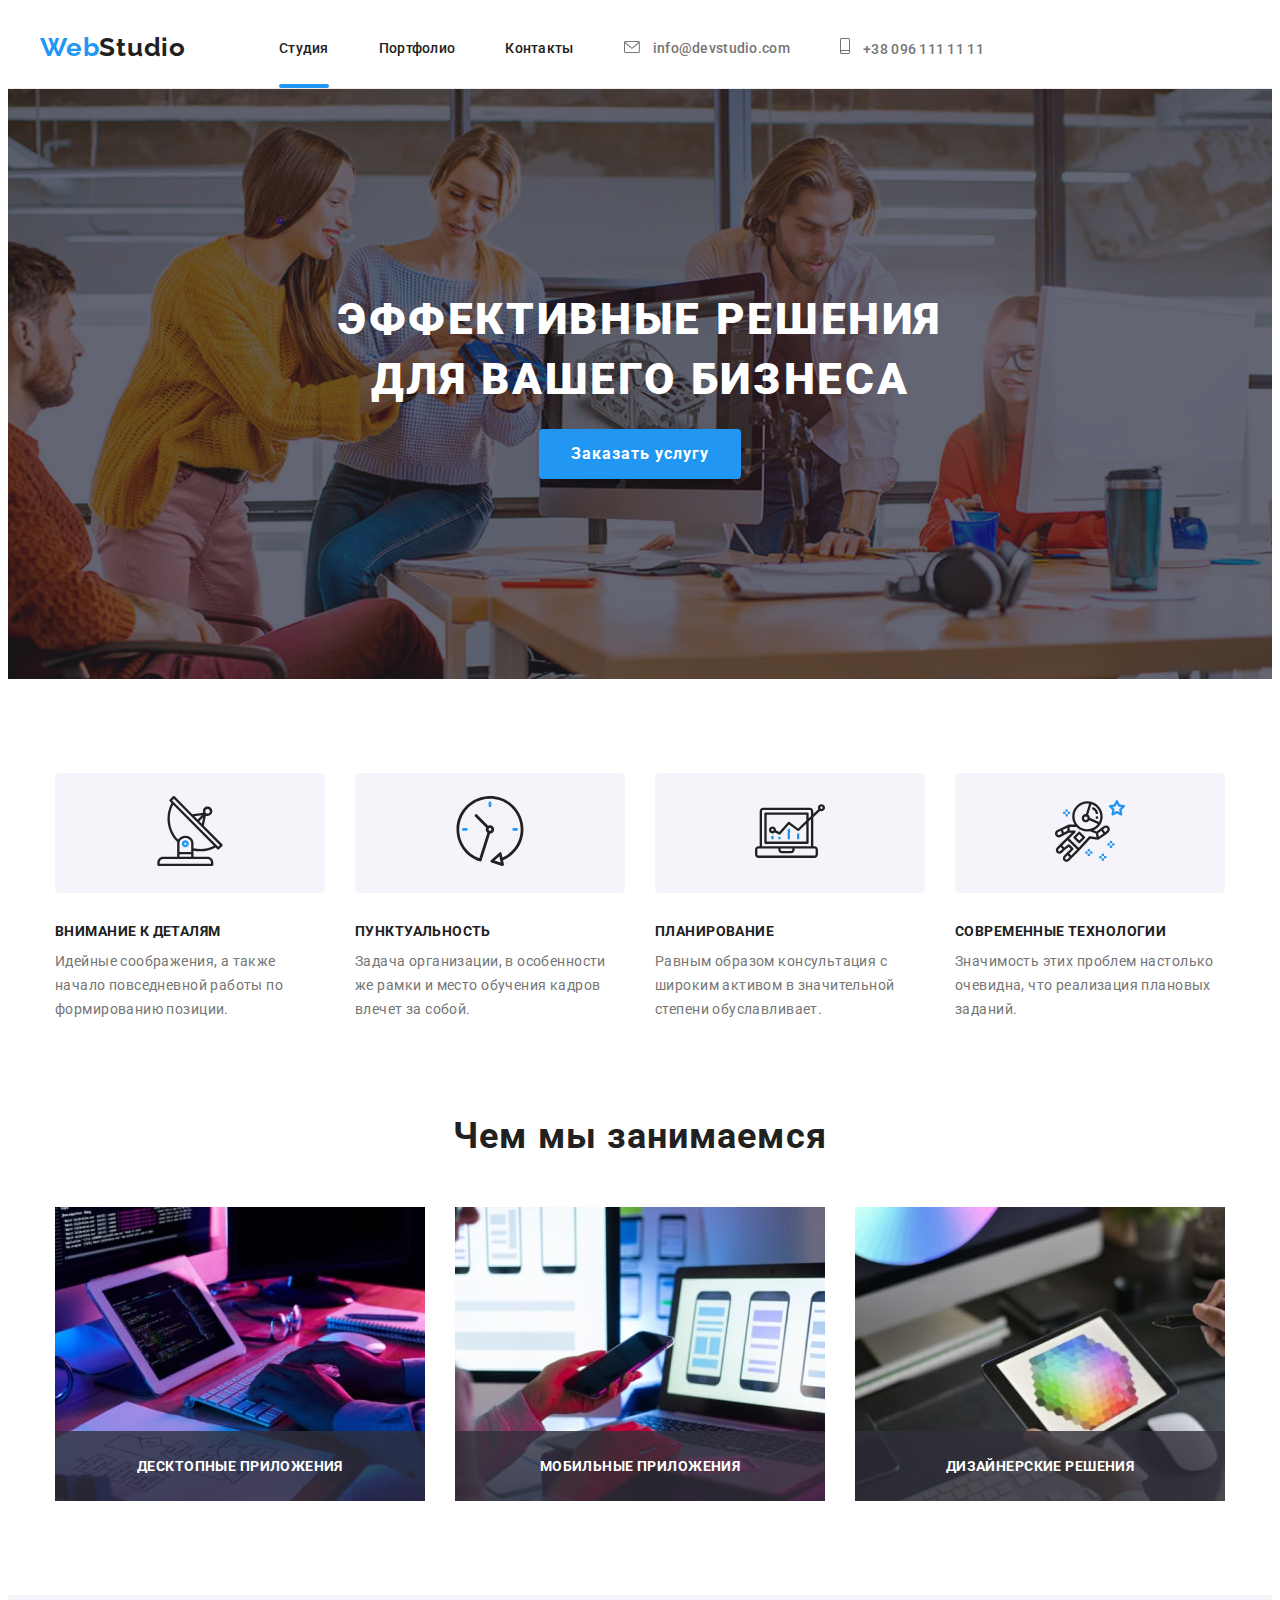
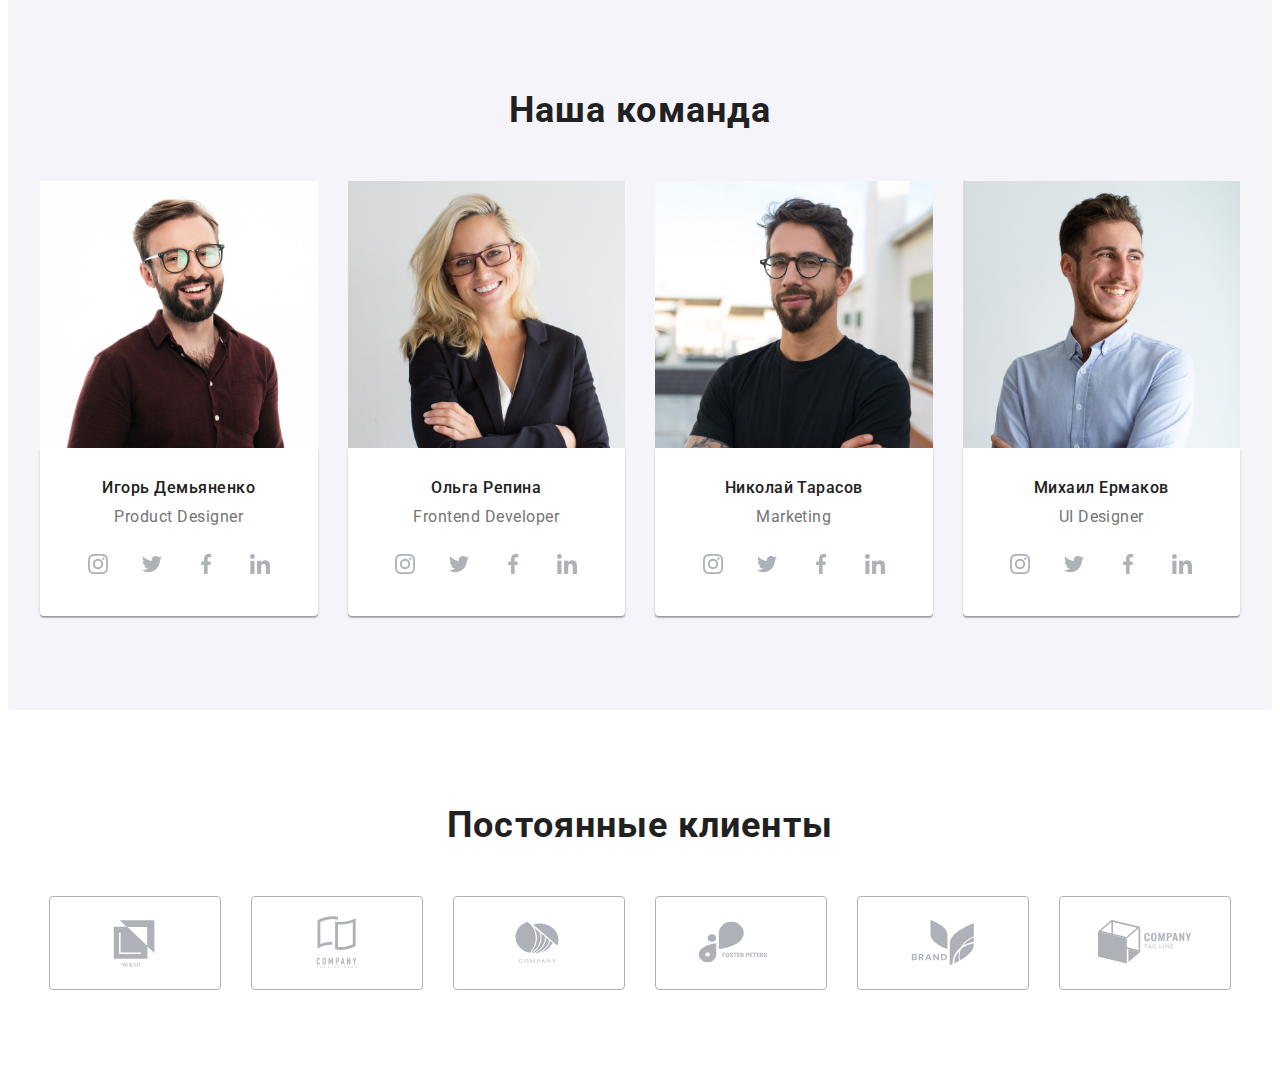
==== commit 00421180: "scss" ====
--- a/index.html
+++ b/index.html
@@ -13,9 +13,17 @@
 </head>
 
 <body> 
-    <!-- <header class="header">
+    <header class="header">
         <div class="container">
+        <div class="mob-header">
         <a href="WebStudio" class="header-logo">Web<span class="logo-accent">Studio</span></a>
+        <button type="button" class="menu-button is-open" data-menu-button>
+            <svg width="40px" height="40px" aria-label="Переключатель мобильного меню">
+                <use class="icon-menu" href="./img/icons.svg#icon-menu"></use>
+                <use class="icon-cross" href="./img/icons.svg#icon-cross"></use>
+            </svg>
+        </button>
+        </div>
         <nav class="header-nav">
         
             <ul class="header-menu-list">
@@ -31,7 +39,7 @@
             </ul>
         
         </nav>
-        
+        <div class="cont-list">
         <ul class="header-contact-list">
             <li class="header-contact-item">
                 <a href="mailto:info@devstudio.com" class="header-mailto">
@@ -49,7 +57,8 @@
             </li>
         </ul>
         </div>
-</header> -->
+        </div>
+</header>
 
 <main>
     <section class="hero-section">
@@ -196,7 +205,7 @@
                     </ul>
                     </div>
                 </li>
-                <li class="team-section-item">
+                <li class="team-section-item team-section-item2">
                     <img src="./img/img2-mob.jpg" alt="Команда" class="mob1" width="100%"/>
                     <img src="./img/img2-tab.jpg" alt="Команда" class="tab1" width="100%"/>
                     <img src="./img/img2-desk.jpg" alt="Команда" class="desk1" width="100%"/>
@@ -282,7 +291,7 @@
                     </ul>
                     </div>
                 </li>
-                <li class="team-section-item">
+                <li class="team-section-item team-section-item4">
                     <img src="./img/img4-mob.jpg" alt="Команда" class="mob1" width="100%"/>
                     <img src="./img/img4-tab.jpg" alt="Команда" class="tab1" width="100%"/>
                     <img src="./img/img4-desk.jpg" alt="Команда" class="desk1" width="100%"/>
@@ -535,5 +544,6 @@
             </div>
         </div>
     <script src="./js/modal.js"></script>
+    <script src="./js/menu.js"></script>
 </body>
 </html>--- a/css/main.min.css
+++ b/css/main.min.css
@@ -1 +1 @@
-p,h1,h2,h3,h4,h5,h6{margin:0}ul,ol{margin:0;padding-left:0}address{font-style:normal}a{color:currentColor}img{display:block}button{cursor:pointer}body{font-family:"Roboto",sans-serif}.list{list-style:none}:root{--primary-text-color: #757575;--primary-title-color: #212121;--accent-color: #2196f3;--primary-white-color: #FFFFFF}.container{width:100%;margin-left:auto;margin-right:auto;padding-left:15px;padding-right:15px}.header{background-color:var(--primary-white-color);padding-top:24px;padding-bottom:25px;border-bottom:1px solid #ececec}.header>.container{display:flex;align-items:center}.header-menu-list{display:flex}.header-menu-item:not(:last-child){margin-right:50px}.header-logo{font-family:"Raleway";font-style:normal;font-weight:700;font-size:26px;line-height:1.1923076923;letter-spacing:.03em;color:var(--accent-color);margin-right:93px}span{color:var(--primary-title-color)}.header-logo{text-decoration:none}.header-contact-list{display:flex;margin-left:auto}.header-contact-item{margin-left:50px}.header-contact-item{display:flex;align-items:center}li{list-style-type:none}.header-link{font-weight:500;font-size:14px;line-height:1.1428571429;letter-spacing:.02em;color:var(--primary-title-color);transition:250ms cubic-bezier(0.4, 0, 0.2, 1)}.current{position:relative}.current::after{position:absolute;content:"";width:100%;height:4px;border-radius:2px;background:#2196f3;left:0;bottom:-32px}.header-link{text-decoration:none}.header-link:hover{color:var(--accent-color)}.header-link:focus{color:var(--accent-color)}.header-mailto{font-weight:500;font-size:14px;line-height:1.1428571429;letter-spacing:.02em;color:var(--primary-text-color);transition:250ms cubic-bezier(0.4, 0, 0.2, 1)}.header-mailto{text-decoration:none}.header-mailto:hover{color:var(--accent-color)}.header-mailto:focus{color:var(--accent-color)}.header-tel:hover{color:var(--accent-color)}.header-tel:focus{color:var(--accent-color)}.header-tel{font-weight:500;font-size:14px;line-height:1.1428571429;letter-spacing:.02em;color:var(--primary-text-color);transition:250ms cubic-bezier(0.4, 0, 0.2, 1)}.header-tel{text-decoration:none}.contacts-icon{fill:currentColor;margin-right:10px;align-self:center}.hero-section{padding-top:118px;padding-bottom:118px;background-image:linear-gradient(rgba(47, 48, 58, 0.4), rgba(47, 48, 58, 0.4)),url(../img/hero-mobile-bg.jpg);background-repeat:no-repeat;background-position:center;background-size:cover}@media screen and (min-width: 768px){.hero-section{background-image:linear-gradient(rgba(47, 48, 58, 0.4), rgba(47, 48, 58, 0.4)),url(../img/hero-tablet-bg.jpg)}}@media screen and (min-width: 1200px){.hero-section{background-image:linear-gradient(rgba(47, 48, 58, 0.4), rgba(47, 48, 58, 0.4)),url(../img/hero-bg.jpg);padding-top:200px;padding-bottom:200px}}.hero-title{font-weight:900;font-size:26px;line-height:1.6153846154;text-align:center;letter-spacing:.06em;text-transform:uppercase;color:var(--primary-white-color);max-width:360px;margin-left:auto;margin-right:auto;margin-bottom:30px}@media screen and (min-width: 1200px){.hero-title{font-size:44px;line-height:1.3636363636;max-width:696px;margin-bottom:20px}}.hero-btn{font-family:inherit;font-weight:700;font-size:16px;line-height:1.875;display:flex;align-items:center;text-align:center;letter-spacing:.06em;background-color:var(--accent-color);color:var(--primary-white-color);padding:10px 32px;margin-left:auto;margin-right:auto;min-width:200;box-shadow:0px 4px 4px rgba(0,0,0,.15);border-radius:4px;border:none}.quality{padding-top:60px;padding-bottom:60px}@media screen and (min-width: 1200px){.quality{padding-top:94px;padding-bottom:94px}}.quality-title{font-weight:700;font-size:14px;line-height:1.1428571429;letter-spacing:.03em;text-transform:uppercase;color:var(--primary-title-color);margin-bottom:10px;margin-top:30px}.quality-text{font-size:14px;line-height:1.7142857143;letter-spacing:.03em;color:var(--primary-text-color);margin-bottom:30px;width:100%}@media screen and (min-width: 768px){.quality-text{width:45vw;margin-bottom:0}}@media screen and (min-width: 1200px){.quality-text{width:270px}}.quality-list{display:block;flex-wrap:wrap;justify-content:center;gap:30px}@media screen and (min-width: 768px){.quality-list{display:flex;flex-wrap:wrap}}@media screen and (min-width: 1200px){.quality-list{display:flex}}.quality-soc-icon{fill:#afb1b8}.quality-soc-item{width:100%;height:120px;display:flex;justify-content:center;align-items:center;border-radius:4px;background-color:#f5f4fa}@media screen and (min-width: 768px){.quality-soc-item{width:45vw}}@media screen and (min-width: 1200px){.quality-soc-item{width:270px}}.occupation-section{padding-bottom:94px;padding-top:0}@media screen and (max-width: 1199px){.occupation-section{display:none}}.occupation-section-list{display:flex;justify-content:center}.occupation-section-item:not(:last-child){margin-right:30px}.occupation-section-title{font-weight:700;font-size:36px;line-height:1.1666666667;text-align:center;letter-spacing:.03em;color:var(--primary-title-color);margin-bottom:50px}.occupation-cover-wrap{position:relative;overflow:hidden}.occupation-cover-text{position:absolute;bottom:0;width:370px;height:70px;display:flex;align-items:center;justify-content:center;font-weight:700;font-size:14px;line-height:1.1428571429;letter-spacing:.03em;text-align:center;text-transform:uppercase;color:#fff;background:rgba(47,48,58,.8)}.team-section{padding-bottom:60px;padding-top:60px;background-color:#f5f4fa}@media screen and (min-width: 768px){.team-section{padding-bottom:94px;padding-top:94px}}.team-section-main-title{font-weight:700;font-size:28px;line-height:1.1785714286;text-align:center;letter-spacing:.03em;color:var(--primary-title-color);margin-bottom:30px}@media screen and (min-width: 1200px){.team-section-main-title{font-size:36px;line-height:1.1666666667;margin-bottom:50px}}.team-section-additional-title{font-weight:500;font-size:16px;line-height:1.1875;text-align:center;letter-spacing:.03em;color:var(--primary-title-color);margin-bottom:10px}.team-section-text{font-size:16px;line-height:1.1875;text-align:center;letter-spacing:.03em;color:var(--primary-text-color);margin-bottom:16px}.team-section-list{display:flex;flex-wrap:wrap;justify-content:center}@media screen and (min-width: 1200px){.team-section-list{flex-wrap:nowrap;gap:30px}}.team-container{padding-top:30px;padding-bottom:30px;background-color:#fff;box-shadow:0px 1px 3px rgba(0,0,0,.12),0px 1px 1px rgba(0,0,0,.14),0px 2px 1px rgba(0,0,0,.2);border-radius:0px 0px 4px 4px}.team-section-item:not(:last-child){margin-bottom:30px}@media screen and (min-width: 768px){.team-section-item1{margin-right:30px}.team-section-item3{margin-right:30px}}@media screen and (min-width: 1200px){.team-section-item1{margin-right:0px}.team-section-item3{margin-right:0px}}.team-soc-link{width:44px;height:44px;border-radius:50%;display:flex;align-items:center;justify-content:center;transition:fill 250ms cubic-bezier(0.4, 0, 0.2, 1),background-color 250ms cubic-bezier(0.4, 0, 0.2, 1);background-color:#fff}.team-soc-link:hover,.team-soc-link:focus{background-color:#2196f3}.team-soc-link:hover .team-soc-icon{fill:#fff}.team-soc-link:focus .team-soc-icon{fill:#fff}.team-soc-list{display:flex;justify-content:center;gap:10px}.team-soc-icon{fill:#afb1b8}.tab1{display:none}.desk1{display:none}@media screen and (min-width: 768px){.mob1{display:none}.tab1{display:block}}@media screen and (min-width: 1200px){.tab1{display:none}.desk1{display:block}}.clients{padding-top:60px;padding-bottom:60px}@media screen and (min-width: 1200px){.clients{padding-top:94px;padding-bottom:94px}}.clients-title{font-family:"Roboto";font-style:normal;font-weight:700;font-size:28px;line-height:1.1785714286;text-align:center;letter-spacing:.03em;color:#212121;margin-bottom:30px}@media screen and (min-width: 1200px){.clients-title{font-size:36px;line-height:1.1666666667;margin-bottom:50px}}.clients-soc-list{display:flex;justify-content:center;gap:30px;flex-wrap:wrap}.clients-soc-icon{fill:#afb1b8;transition:250ms cubic-bezier(0.4, 0, 0.2, 1)}.clients-soc-link{border:1px solid #afb1b8;border-radius:4px;display:block;width:40vw;height:92px;display:flex;align-items:center;justify-content:center}@media screen and (min-width: 768px){.clients-soc-link{width:25vw}}@media screen and (min-width: 1200px){.clients-soc-link{width:170px}}.clients-soc-link:hover{border-color:#2196f3;cursor:pointer}.clients-soc-link:focus{border-color:#2196f3}.clients-soc-link:focus .clients-soc-icon{fill:#2196f3}.clients-soc-link:hover .clients-soc-icon{fill:#2196f3}.footer{padding-bottom:60px;padding-top:60px;background-color:#2f303a}.footer-adres-item{margin-top:20px;margin-bottom:9px}.footer-mailto-item{margin-bottom:9px}.footer-logo{font-family:"Raleway";font-style:normal;font-weight:700;font-size:26px;line-height:1.1923076923;letter-spacing:.03em;color:var(--accent-color);text-decoration:none}.logo-span{color:var(--primary-white-color)}.footer-link{font-size:14px;line-height:1.7142857143;letter-spacing:.03em;color:var(--primary-white-color);text-decoration:none;font-style:normal}.footer-mailto{font-size:14px;line-height:1.7142857143;letter-spacing:.03em;color:rgba(255,255,255,.6);text-decoration:none;font-style:normal}.footer-tel{font-size:14px;line-height:1.7142857143;letter-spacing:.03em;color:rgba(255,255,255,.6);text-decoration:none;font-style:normal}.footer-soc-link{width:44px;height:44px;border-radius:50%;background-color:rgba(255,255,255,.1);display:flex;align-items:center;justify-content:center;transition:250ms cubic-bezier(0.4, 0, 0.2, 1)}.footer-soc-link:hover,.footer-soc-link:focus{background-color:#2196f3}.footer-soc-link:hover .footer-soc-icon{fill:#fff}.footer-soc-link:focus .footer-soc-icon{fill:#fff}.footer-soc-list{display:flex;gap:10px}.footer-soc-icon{fill:#fff}.footer-title{font-family:"Roboto";font-style:normal;font-weight:700;font-size:14px;line-height:1.1428571429;letter-spacing:.03em;text-transform:uppercase;color:#fff;margin-bottom:20px}.footer-container{display:flex;align-items:baseline}.container-left{margin-right:70px}.container-right{margin-left:93px}.subscribe-title{font-weight:700;font-size:14px;line-height:1.1428571429;letter-spacing:.03em;text-transform:uppercase;color:#fff;margin-bottom:20px}.subscribe-list{display:flex}.subscribe-btn{font-family:inherit;font-weight:700;font-size:16px;line-height:1.875;display:flex;align-items:center;text-align:center;letter-spacing:.06em;background-color:var(--accent-color);color:var(--primary-white-color);box-shadow:0px 4px 4px rgba(0,0,0,.15);border-radius:4px;min-width:200;border:none;margin-left:12px;padding:10px 28px 10px 29px}.subscribe-icon{margin-left:10px;fill:#fff}.subscribe-input{width:358px;height:50px;padding:15px 16px;background-color:rgba(0,0,0,0);border:1px solid rgba(255,255,255,.3);filter:drop-shadow(0px 4px 4px rgba(0, 0, 0, 0.15));border-radius:4px;color:var(--primary-white-color)}input::placeholder{font-weight:400;font-size:16px;line-height:1.25;display:flex;align-items:center;letter-spacing:.03em;color:rgba(255,255,255,.6)}.portfolio-section{padding-top:100px;padding-bottom:114px}.portfolio-btn-list{display:flex;margin-bottom:50px;justify-content:center}.portfolio-btn-item:not(:last-child){margin-right:8px}.portfolio-list{display:flex;flex-wrap:wrap;gap:30px}.portfolio-title{margin-bottom:4px}.portfolio-btn{font-family:inherit;font-weight:500;font-size:16px;line-height:1.625;text-align:center;letter-spacing:.03em;background-color:#f5f4fa;color:var(--primary-title-color);padding:6px 22px;border:none;border-radius:4px;transition:250ms cubic-bezier(0.4, 0, 0.2, 1)}.portfolio-btn:hover,.portfolio-btn:focus{color:var(--primary-white-color);background-color:var(--accent-color);box-shadow:0px 3px 1px rgba(0,0,0,.1),0px 1px 2px rgba(0,0,0,.08),0px 2px 2px rgba(0,0,0,.12)}.portfolio-item:hover .portfolio-cover-text{transform:translateY(0)}.portfolio-cover-wrap{position:relative;overflow:hidden}.portfolio-cover-text{position:absolute;top:0;left:0;font-size:18px;line-height:1.5555555556;letter-spacing:.03em;padding:63px 24px;color:#fff;background:rgba(33,150,243,.9);transform:translateY(100%);transition:250ms cubic-bezier(0.4, 0, 0.2, 1)}.portfolio-title{font-weight:700;font-size:18px;line-height:2;letter-spacing:.06em;color:var(--primary-title-color)}.portfolio-text{font-size:16px;line-height:1.875;letter-spacing:.03em;color:var(--primary-text-color)}.additional-container{padding:20px 24px;border:1px solid #eee}.port-container{transition:250ms cubic-bezier(0.4, 0, 0.2, 1)}.port-container:hover{box-shadow:0px 1px 1px rgba(0,0,0,.12),0px 4px 4px rgba(0,0,0,.06),1px 4px 6px rgba(0,0,0,.16);cursor:pointer}.port-container:focus{box-shadow:0px 1px 1px rgba(0,0,0,.12),0px 4px 4px rgba(0,0,0,.06),1px 4px 6px rgba(0,0,0,.16)}.backdrop{position:fixed;background:rgba(0,0,0,.2);top:0%;width:100vw;height:100vh;transition:opacity 250ms cubic-bezier(0.4, 0, 0.2, 1),visibility 250ms cubic-bezier(0.4, 0, 0.2, 1)}.backdrop.is-hidden .modal{transform:translate(-50%, -50%) scale(0) rotate(360deg)}.modal{width:450px;min-height:609px;background:#fff;box-shadow:0px 1px 3px rgba(0,0,0,.12),0px 1px 1px rgba(0,0,0,.14),0px 2px 1px rgba(0,0,0,.2);border-radius:4px;position:absolute;top:50%;left:50%;transform:translate(-50%, -50%) scale(1) rotate(0);transition:transform 250ms cubic-bezier(0.4, 0, 0.2, 1);padding:40px}@media screen and (min-width: 1200px){.modal{width:528px;min-height:581px}}.modal-close{position:absolute;top:8px;right:8px;width:30px;height:30px;background:rgba(0,0,0,0);border:1px solid rgba(0,0,0,.1);border-radius:50%;display:flex;justify-content:center;align-items:center}.modal-close:hover .close-icon{fill:var(--accent-color)}.modal-title{font-weight:700;font-size:20px;line-height:1.5;text-align:center;letter-spacing:.03em;color:#212121;text-align:center;margin-bottom:12px}@media screen and (min-width: 1200px){.modal-title{line-height:1.15}}.modal-input{width:100%;height:40px;border:1px solid rgba(33,33,33,.2);border-radius:4px;font-size:16px;padding-left:42px}.modal-input:hover,.modal-input:focus{border-color:#2196f3;cursor:pointer}.modal-input:hover+.modal-icon{fill:#2196f3}.modal-input:focus+.modal-icon{fill:#2196f3}.modal-btn{font-family:inherit;font-weight:700;font-size:16px;line-height:1.875;display:flex;align-items:center;text-align:center;letter-spacing:.06em;color:#fff;padding:10px 55px 10px 56px;background:#2196f3;box-shadow:0px 4px 4px rgba(0,0,0,.15);border-radius:4px;min-width:200px;border:none;margin-left:auto;margin-right:auto}.modal-label{font-weight:400;font-size:12px;line-height:1.1666666667;letter-spacing:.01em;color:#757575;display:block;margin-bottom:4px}.modal-text{height:120px;width:100%;border:1px solid rgba(33,33,33,.2);border-radius:4px;resize:none;padding:12px 16px}.modal-text:hover{border-color:#2196f3;cursor:pointer}.modal-text:focus{border-color:#2196f3}.modal-icon{position:absolute;left:12px;top:50%;transform:translateY(-50%)}.modal-field{margin-bottom:10px}.is-hidden{opacity:0;visibility:hidden;pointer-events:0}.input-wrap{position:relative}::placeholder{font-weight:400;font-size:14px;line-height:1.1428571429;letter-spacing:.01em;color:rgba(117,117,117,.5)}.check-link{color:#2196f3}.check-text{font-weight:400;font-size:12px;line-height:1.1666666667;letter-spacing:.03em;color:#757575;display:flex;align-items:center}.check-text span{width:16px;height:15px;border:2px solid #212121;border-radius:2px;margin-right:10px;display:flex;justify-content:center;align-items:center}@media screen and (min-width: 1200px){.check-text{font-size:14px;line-height:1.7142857143}}.check-icon{fill:rgba(0,0,0,0)}.visually-hidden{position:absolute;white-space:nowrap;width:1px;height:1px;overflow:hidden;border:0;padding:0;clip:rect(0 0 0 0);clip-path:inset(50%);margin:-1px}.modal-check:checked+.check-text span{background-color:#2196f3;border:none}.modal-check:checked+.check-text .check-icon{fill:#fff}.check-mod{margin-top:20px;margin-bottom:30px;display:flex;justify-content:center;align-items:center}/*# sourceMappingURL=main.min.css.map */+p,h1,h2,h3,h4,h5,h6{margin:0}ul,ol{margin:0;padding-left:0}address{font-style:normal}a{color:currentColor}img{display:block}button{cursor:pointer}body{font-family:"Roboto",sans-serif}.list{list-style:none}:root{--primary-text-color: #757575;--primary-title-color: #212121;--accent-color: #2196f3;--primary-white-color: #FFFFFF}.container{width:100%;margin-left:auto;margin-right:auto;padding-left:15px;padding-right:15px}@media screen and (min-width: 480px){.container{width:480px}}@media screen and (min-width: 768px){.container{width:768px}}@media screen and (min-width: 1200px){.container{width:1200px}}.header{background-color:var(--primary-white-color);padding-top:24px;padding-bottom:25px;border-bottom:1px solid #ececec}.header>.container{align-items:center}@media screen and (min-width: 768px){.header>.container{display:flex}}@media screen and (max-width: 767px){.header-nav{display:none}}@media screen and (max-width: 767px){.cont-list{display:none}}.menu-button{margin:0;padding:0;border:0;background-color:rgba(0,0,0,0);display:inline-flex}@media screen and (min-width: 768px){.menu-button{display:none}}.menu-button .icon-cross{display:none}.menu-button.is-open .icon-cross{display:block}.menu-button.is-open .icon-menu{display:none}.mob-header{display:flex;justify-content:space-between}.header-menu-list{display:flex}.header-menu-item:not(:last-child){margin-right:50px}.header-logo{font-family:"Raleway";font-style:normal;font-weight:700;font-size:26px;line-height:1.1923076923;letter-spacing:.03em;color:var(--accent-color);margin-right:93px}span{color:var(--primary-title-color)}.header-logo{text-decoration:none}.header-contact-list{display:flex;margin-left:auto}.header-contact-item{margin-left:50px}.header-contact-item{display:flex;align-items:center}li{list-style-type:none}.header-link{font-weight:500;font-size:14px;line-height:1.1428571429;letter-spacing:.02em;color:var(--primary-title-color);transition:250ms cubic-bezier(0.4, 0, 0.2, 1)}.current{position:relative}.current::after{position:absolute;content:"";width:100%;height:4px;border-radius:2px;background:#2196f3;left:0;bottom:-32px}.header-link{text-decoration:none}.header-link:hover{color:var(--accent-color)}.header-link:focus{color:var(--accent-color)}.header-mailto{font-weight:500;font-size:14px;line-height:1.1428571429;letter-spacing:.02em;color:var(--primary-text-color);transition:250ms cubic-bezier(0.4, 0, 0.2, 1)}.header-mailto{text-decoration:none}.header-mailto:hover{color:var(--accent-color)}.header-mailto:focus{color:var(--accent-color)}.header-tel:hover{color:var(--accent-color)}.header-tel:focus{color:var(--accent-color)}.header-tel{font-weight:500;font-size:14px;line-height:1.1428571429;letter-spacing:.02em;color:var(--primary-text-color);transition:250ms cubic-bezier(0.4, 0, 0.2, 1)}.header-tel{text-decoration:none}.contacts-icon{fill:currentColor;margin-right:10px;align-self:center}.hero-section{padding-top:118px;padding-bottom:118px;background-image:linear-gradient(rgba(47, 48, 58, 0.4), rgba(47, 48, 58, 0.4)),url(../img/hero-mobile-bg.jpg);background-repeat:no-repeat;background-position:center;background-size:cover}@media screen and (min-width: 768px){.hero-section{background-image:linear-gradient(rgba(47, 48, 58, 0.4), rgba(47, 48, 58, 0.4)),url(../img/hero-tablet-bg.jpg)}}@media screen and (min-width: 1200px){.hero-section{background-image:linear-gradient(rgba(47, 48, 58, 0.4), rgba(47, 48, 58, 0.4)),url(../img/hero-bg.jpg);padding-top:200px;padding-bottom:200px}}.hero-title{font-weight:900;font-size:26px;line-height:1.6153846154;text-align:center;letter-spacing:.06em;text-transform:uppercase;color:var(--primary-white-color);max-width:360px;margin-left:auto;margin-right:auto;margin-bottom:30px}@media screen and (min-width: 1200px){.hero-title{font-size:44px;line-height:1.3636363636;max-width:696px;margin-bottom:20px}}.hero-btn{font-family:inherit;font-weight:700;font-size:16px;line-height:1.875;display:flex;align-items:center;text-align:center;letter-spacing:.06em;background-color:var(--accent-color);color:var(--primary-white-color);padding:10px 32px;margin-left:auto;margin-right:auto;min-width:200;box-shadow:0px 4px 4px rgba(0,0,0,.15);border-radius:4px;border:none}.quality{padding-top:60px;padding-bottom:60px}@media screen and (min-width: 1200px){.quality{padding-top:94px;padding-bottom:94px}}.quality-title{font-weight:700;font-size:14px;line-height:1.1428571429;letter-spacing:.03em;text-transform:uppercase;color:var(--primary-title-color);margin-bottom:10px;margin-top:30px;text-align:center}@media screen and (min-width: 768px){.quality-title{text-align-last:left}}.quality-text{font-size:14px;line-height:1.7142857143;letter-spacing:.03em;color:var(--primary-text-color);margin-bottom:30px;width:100%}@media screen and (min-width: 768px){.quality-text{width:354px;margin-bottom:0}}@media screen and (min-width: 1200px){.quality-text{width:270px}}.quality-list{display:block;flex-wrap:wrap;justify-content:center;gap:30px}@media screen and (min-width: 768px){.quality-list{display:flex;flex-wrap:wrap}}@media screen and (min-width: 1200px){.quality-list{display:flex}}.quality-soc-icon{fill:#afb1b8}.quality-soc-item{width:100%;height:120px;display:flex;justify-content:center;align-items:center;border-radius:4px;background-color:#f5f4fa}@media screen and (min-width: 768px){.quality-soc-item{width:354px}}@media screen and (min-width: 1200px){.quality-soc-item{width:270px}}.occupation-section{padding-bottom:94px;padding-top:0}@media screen and (max-width: 1199px){.occupation-section{display:none}}.occupation-section-list{display:flex;justify-content:center}.occupation-section-item:not(:last-child){margin-right:30px}.occupation-section-title{font-weight:700;font-size:36px;line-height:1.1666666667;text-align:center;letter-spacing:.03em;color:var(--primary-title-color);margin-bottom:50px}.occupation-cover-wrap{position:relative;overflow:hidden}.occupation-cover-text{position:absolute;bottom:0;width:370px;height:70px;display:flex;align-items:center;justify-content:center;font-weight:700;font-size:14px;line-height:1.1428571429;letter-spacing:.03em;text-align:center;text-transform:uppercase;color:#fff;background:rgba(47,48,58,.8)}.team-section{padding-bottom:60px;padding-top:60px;background-color:#f5f4fa}@media screen and (min-width: 1200px){.team-section{padding-bottom:64px;padding-top:94px}}.team-section-main-title{font-weight:700;font-size:28px;line-height:1.1785714286;text-align:center;letter-spacing:.03em;color:var(--primary-title-color);margin-bottom:30px}@media screen and (min-width: 1200px){.team-section-main-title{font-size:36px;line-height:1.1666666667;margin-bottom:50px}}.team-section-additional-title{font-weight:500;font-size:16px;line-height:1.1875;text-align:center;letter-spacing:.03em;color:var(--primary-title-color);margin-bottom:10px}.team-section-text{font-size:16px;line-height:1.1875;text-align:center;letter-spacing:.03em;color:var(--primary-text-color);margin-bottom:16px}.team-section-list{display:flex;flex-wrap:wrap;justify-content:center}@media screen and (min-width: 1200px){.team-section-list{flex-wrap:nowrap;gap:30px}}.team-container{padding-top:30px;padding-bottom:30px;background-color:#fff;box-shadow:0px 1px 3px rgba(0,0,0,.12),0px 1px 1px rgba(0,0,0,.14),0px 2px 1px rgba(0,0,0,.2);border-radius:0px 0px 4px 4px}.team-section-item:not(:last-child){margin-bottom:30px}@media screen and (min-width: 768px){.team-section-item3{margin-bottom:0}.team-section-item4{margin-bottom:0}}@media screen and (min-width: 768px){.team-section-item1{margin-right:30px}.team-section-item3{margin-right:30px}}@media screen and (min-width: 768px){.team-section-item1{margin-bottom:30px}}@media screen and (min-width: 1200px){.team-section-item1{margin-right:0px}.team-section-item3{margin-right:0px}}.team-soc-link{width:44px;height:44px;border-radius:50%;display:flex;align-items:center;justify-content:center;transition:fill 250ms cubic-bezier(0.4, 0, 0.2, 1),background-color 250ms cubic-bezier(0.4, 0, 0.2, 1);background-color:#fff}.team-soc-link:hover,.team-soc-link:focus{background-color:#2196f3}.team-soc-link:hover .team-soc-icon{fill:#fff}.team-soc-link:focus .team-soc-icon{fill:#fff}.team-soc-list{display:flex;justify-content:center;gap:10px}.team-soc-icon{fill:#afb1b8}.tab1{display:none}.desk1{display:none}@media screen and (min-width: 768px){.mob1{display:none}.tab1{display:block}}@media screen and (min-width: 1200px){.tab1{display:none}.desk1{display:block}}.clients{padding-top:60px;padding-bottom:60px}@media screen and (min-width: 1200px){.clients{padding-top:94px;padding-bottom:94px}}.clients-title{font-family:"Roboto";font-style:normal;font-weight:700;font-size:28px;line-height:1.1785714286;text-align:center;letter-spacing:.03em;color:#212121;margin-bottom:30px}@media screen and (min-width: 1200px){.clients-title{font-size:36px;line-height:1.1666666667;margin-bottom:50px}}.clients-soc-list{display:flex;justify-content:center;gap:30px;flex-wrap:wrap}.clients-soc-icon{fill:#afb1b8;transition:250ms cubic-bezier(0.4, 0, 0.2, 1)}.clients-soc-link{border:1px solid #afb1b8;border-radius:4px;display:block;width:210px;height:92px;display:flex;align-items:center;justify-content:center}@media screen and (max-width: 479px){.clients-soc-link{width:40vw}}@media screen and (min-width: 768px){.clients-soc-link{width:226px}}@media screen and (min-width: 1200px){.clients-soc-link{width:170px}}.clients-soc-link:hover{border-color:#2196f3;cursor:pointer}.clients-soc-link:focus{border-color:#2196f3}.clients-soc-link:focus .clients-soc-icon{fill:#2196f3}.clients-soc-link:hover .clients-soc-icon{fill:#2196f3}.footer{padding-bottom:60px;padding-top:60px;background-color:#2f303a}.footer-adres-item{margin-top:20px;margin-bottom:9px}.footer-mailto-item{margin-bottom:9px}.footer-logo{font-family:"Raleway";font-style:normal;font-weight:700;font-size:26px;line-height:1.1923076923;letter-spacing:.03em;color:var(--accent-color);text-decoration:none}.logo-span{color:var(--primary-white-color)}.footer-link{font-size:14px;line-height:1.7142857143;letter-spacing:.03em;color:var(--primary-white-color);text-decoration:none;font-style:normal}.footer-mailto{font-size:14px;line-height:1.7142857143;letter-spacing:.03em;color:rgba(255,255,255,.6);text-decoration:none;font-style:normal}.footer-tel{font-size:14px;line-height:1.7142857143;letter-spacing:.03em;color:rgba(255,255,255,.6);text-decoration:none;font-style:normal}.footer-soc-link{width:44px;height:44px;border-radius:50%;background-color:rgba(255,255,255,.1);display:flex;align-items:center;justify-content:center;transition:250ms cubic-bezier(0.4, 0, 0.2, 1)}.footer-soc-link:hover,.footer-soc-link:focus{background-color:#2196f3}.footer-soc-link:hover .footer-soc-icon{fill:#fff}.footer-soc-link:focus .footer-soc-icon{fill:#fff}.footer-soc-list{display:flex;gap:10px}.footer-soc-icon{fill:#fff}.footer-title{font-family:"Roboto";font-style:normal;font-weight:700;font-size:14px;line-height:1.1428571429;letter-spacing:.03em;text-transform:uppercase;color:#fff;margin-bottom:20px}.footer-container{text-align:center}.subscribe-title{font-weight:700;font-size:14px;line-height:1.1428571429;letter-spacing:.03em;text-transform:uppercase;color:#fff;margin-bottom:20px}.subscribe-btn{font-family:inherit;font-weight:700;font-size:16px;line-height:1.875;display:flex;align-items:center;text-align:center;letter-spacing:.06em;background-color:var(--accent-color);color:var(--primary-white-color);box-shadow:0px 4px 4px rgba(0,0,0,.15);border-radius:4px;min-width:200;border:none;margin-left:12px;padding:10px 28px 10px 29px}.subscribe-icon{margin-left:10px;fill:#fff}.subscribe-input{width:100%;height:50px;padding:15px 16px;background-color:rgba(0,0,0,0);border:1px solid rgba(255,255,255,.3);filter:drop-shadow(0px 4px 4px rgba(0, 0, 0, 0.15));border-radius:4px;color:var(--primary-white-color)}input::placeholder{font-weight:400;font-size:16px;line-height:1.25;display:flex;align-items:center;letter-spacing:.03em;color:rgba(255,255,255,.6)}.portfolio-section{padding-top:94px;padding-bottom:94px}.portfolio-btn-list{display:flex;margin-bottom:50px;justify-content:center;flex-wrap:wrap}.portfolio-item{width:100%}.port-img{width:100%}@media screen and (min-width: 768px){.portfolio-item{width:354px}}.portfolio-btn-item:not(:last-child){margin-right:8px}.portfolio-list{display:flex;flex-wrap:wrap;gap:30px}.portfolio-title{margin-bottom:4px}.portfolio-btn{font-family:inherit;font-weight:500;font-size:16px;line-height:1.625;text-align:center;letter-spacing:.03em;background-color:#f5f4fa;color:var(--primary-title-color);padding:6px 22px;border:none;border-radius:4px;transition:250ms cubic-bezier(0.4, 0, 0.2, 1)}.portfolio-btn:hover,.portfolio-btn:focus{color:var(--primary-white-color);background-color:var(--accent-color);box-shadow:0px 3px 1px rgba(0,0,0,.1),0px 1px 2px rgba(0,0,0,.08),0px 2px 2px rgba(0,0,0,.12)}.portfolio-item:hover .portfolio-cover-text{transform:translateY(0)}.portfolio-cover-wrap{position:relative;overflow:hidden}.portfolio-cover-text{position:absolute;top:0;left:0;font-size:18px;line-height:1.5555555556;letter-spacing:.03em;padding:63px 24px;color:#fff;background:rgba(33,150,243,.9);transform:translateY(100%);transition:250ms cubic-bezier(0.4, 0, 0.2, 1)}.portfolio-title{font-weight:700;font-size:18px;line-height:2;letter-spacing:.06em;color:var(--primary-title-color)}.portfolio-text{font-size:16px;line-height:1.875;letter-spacing:.03em;color:var(--primary-text-color)}.additional-container{padding:20px 24px;border:1px solid #eee}.port-container{transition:250ms cubic-bezier(0.4, 0, 0.2, 1)}.port-container:hover{box-shadow:0px 1px 1px rgba(0,0,0,.12),0px 4px 4px rgba(0,0,0,.06),1px 4px 6px rgba(0,0,0,.16);cursor:pointer}.port-container:focus{box-shadow:0px 1px 1px rgba(0,0,0,.12),0px 4px 4px rgba(0,0,0,.06),1px 4px 6px rgba(0,0,0,.16)}.backdrop{position:fixed;background:rgba(0,0,0,.2);top:0%;width:100vw;height:100vh;transition:opacity 250ms cubic-bezier(0.4, 0, 0.2, 1),visibility 250ms cubic-bezier(0.4, 0, 0.2, 1)}.backdrop.is-hidden .modal{transform:translate(-50%, -50%) scale(0) rotate(360deg)}.modal{width:450px;max-height:609px;background:#fff;box-shadow:0px 1px 3px rgba(0,0,0,.12),0px 1px 1px rgba(0,0,0,.14),0px 2px 1px rgba(0,0,0,.2);border-radius:4px;position:absolute;top:50%;left:50%;transform:translate(-50%, -50%) scale(1) rotate(0);transition:transform 250ms cubic-bezier(0.4, 0, 0.2, 1);padding:40px}@media screen and (min-width: 1200px){.modal{width:528px;height:581px}}.modal-close{position:absolute;top:8px;right:8px;width:30px;height:30px;background:rgba(0,0,0,0);border:1px solid rgba(0,0,0,.1);border-radius:50%;display:flex;justify-content:center;align-items:center}.modal-close:hover .close-icon{fill:var(--accent-color)}.modal-title{font-weight:700;font-size:20px;line-height:1.5;text-align:center;letter-spacing:.03em;color:#212121;text-align:center;margin-bottom:12px}@media screen and (min-width: 1200px){.modal-title{line-height:1.15}}.modal-input{width:100%;height:40px;border:1px solid rgba(33,33,33,.2);border-radius:4px;font-size:16px;padding-left:42px}.modal-input:hover,.modal-input:focus{border-color:#2196f3;cursor:pointer}.modal-input:hover+.modal-icon{fill:#2196f3}.modal-input:focus+.modal-icon{fill:#2196f3}.modal-btn{font-family:inherit;font-weight:700;font-size:16px;line-height:1.875;display:flex;align-items:center;text-align:center;letter-spacing:.06em;color:#fff;padding:10px 55px 10px 56px;background:#2196f3;box-shadow:0px 4px 4px rgba(0,0,0,.15);border-radius:4px;min-width:200px;border:none;margin-left:auto;margin-right:auto}.modal-label{font-weight:400;font-size:12px;line-height:1.1666666667;letter-spacing:.01em;color:#757575;display:block;margin-bottom:4px}.modal-text{height:120px;width:100%;border:1px solid rgba(33,33,33,.2);border-radius:4px;resize:none;padding:12px 16px}.modal-text:hover{border-color:#2196f3;cursor:pointer}.modal-text:focus{border-color:#2196f3}.modal-icon{position:absolute;left:12px;top:50%;transform:translateY(-50%)}.modal-field{margin-bottom:10px}.is-hidden{opacity:0;visibility:hidden;pointer-events:0}.input-wrap{position:relative}::placeholder{font-weight:400;font-size:14px;line-height:1.1428571429;letter-spacing:.01em;color:rgba(117,117,117,.5)}.check-link{color:#2196f3}.check-text{font-weight:400;font-size:12px;line-height:1.1666666667;letter-spacing:.03em;color:#757575;display:flex;align-items:center}.check-text span{width:16px;height:15px;border:2px solid #212121;border-radius:2px;margin-right:10px;display:flex;justify-content:center;align-items:center}@media screen and (min-width: 1200px){.check-text{font-size:14px;line-height:1.7142857143}}.check-icon{fill:rgba(0,0,0,0)}.visually-hidden{position:absolute;white-space:nowrap;width:1px;height:1px;overflow:hidden;border:0;padding:0;clip:rect(0 0 0 0);clip-path:inset(50%);margin:-1px}.modal-check:checked+.check-text span{background-color:#2196f3;border:none}.modal-check:checked+.check-text .check-icon{fill:#fff}.check-mod{margin-top:20px;margin-bottom:30px;display:flex;justify-content:center;align-items:center}/*# sourceMappingURL=main.min.css.map */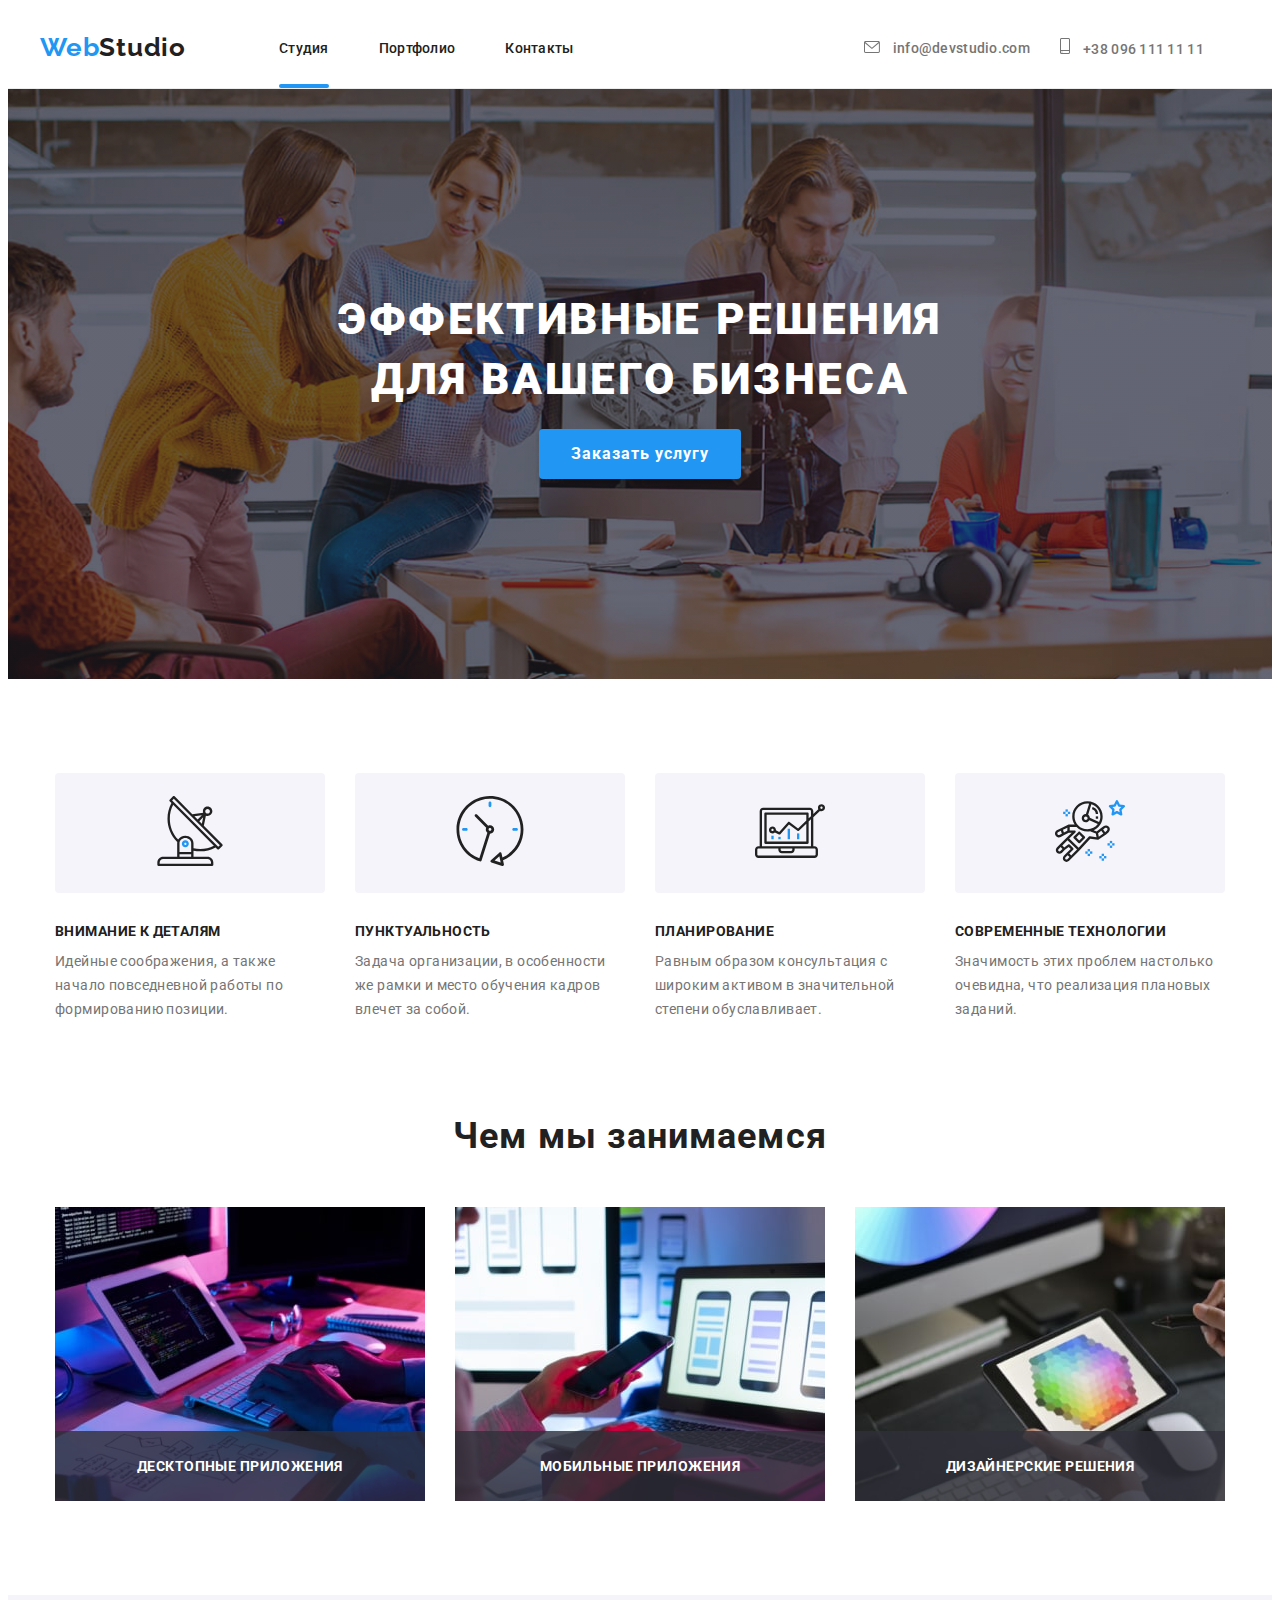
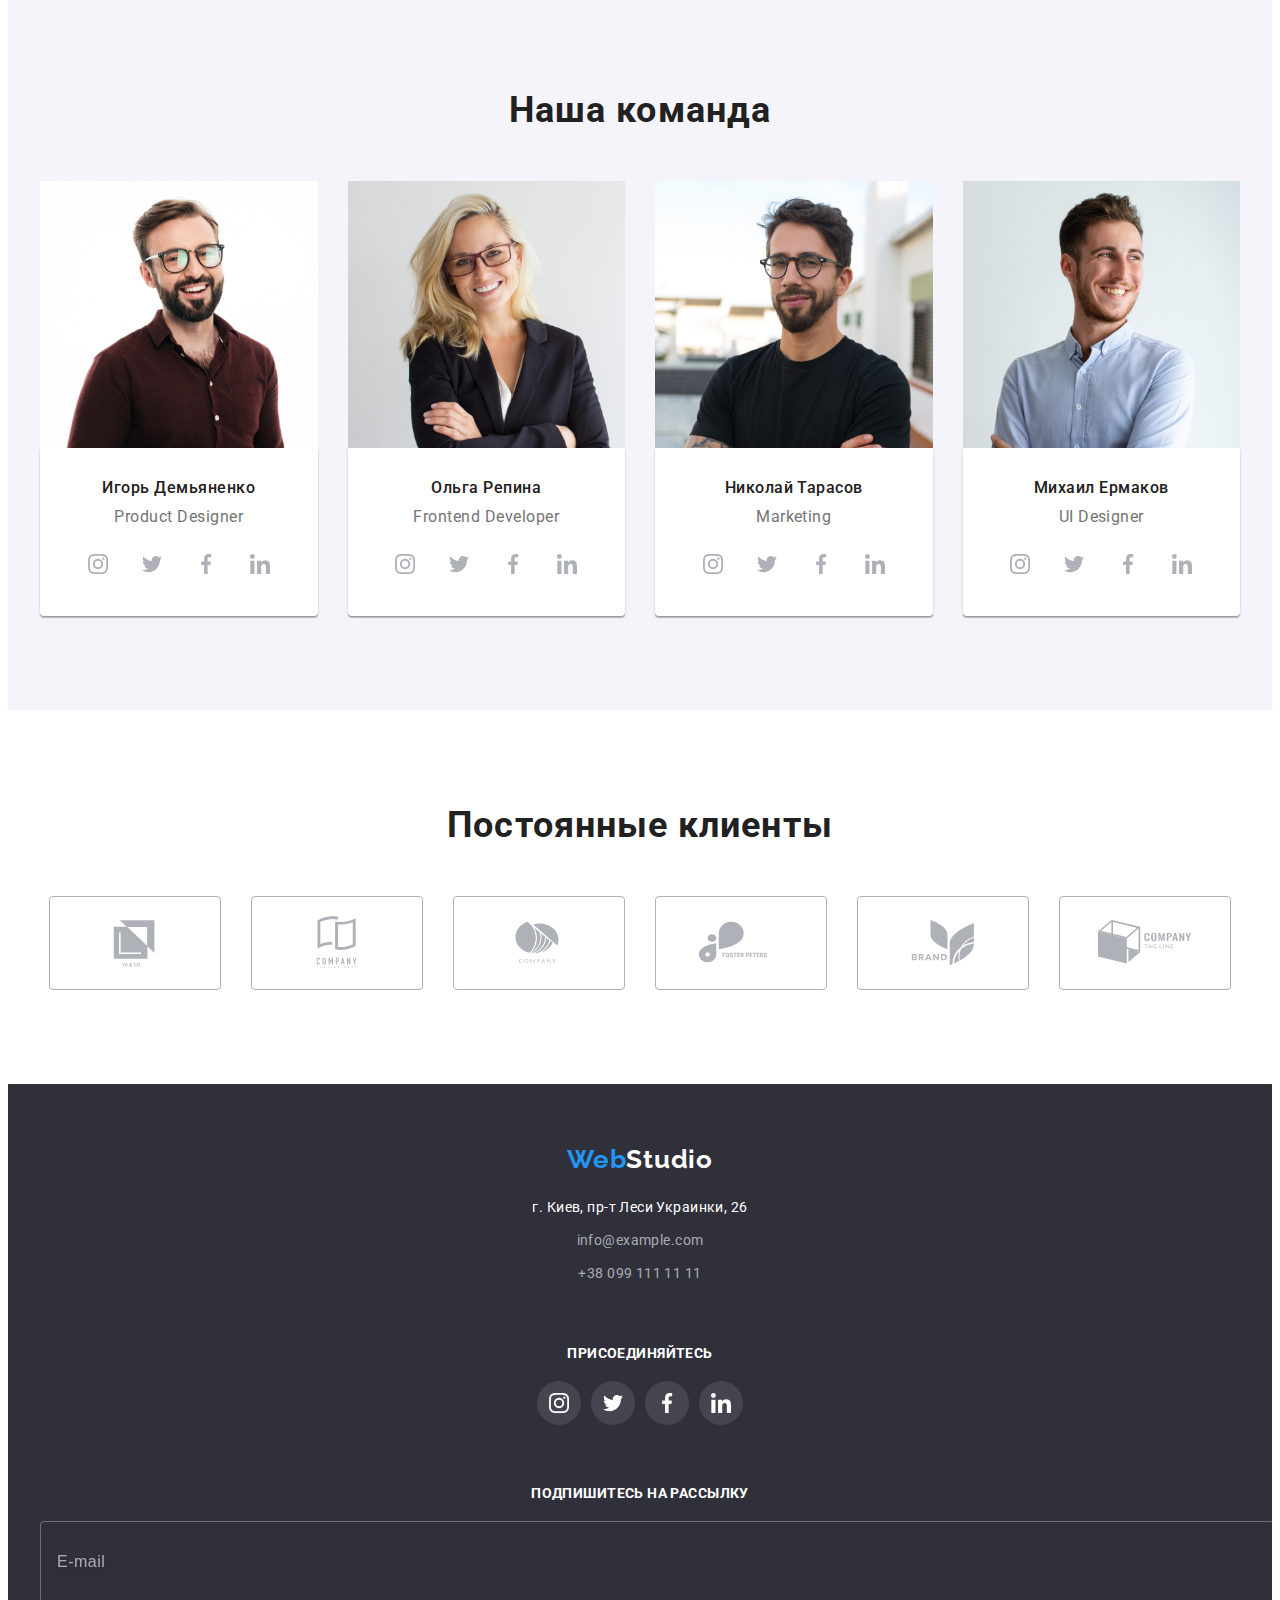
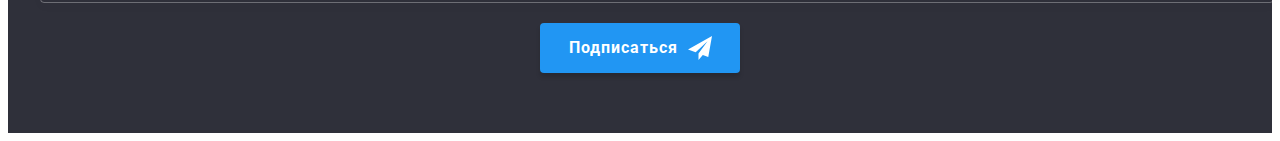
==== commit b23c278a: "scss" ====
--- a/index.html
+++ b/index.html
@@ -387,7 +387,7 @@
         </div>
     </section>
 </main>
-        <!-- <footer class="footer">
+        <footer class="footer">
             <div class="container footer-container">
                 <div class="container-left">
                 <a href="WebStudio" class="footer-logo">Web<span class="logo-span">Studio</span></a>
@@ -460,7 +460,7 @@
                     </ul>
                 </div>
             </div>
-        </footer> -->
+        </footer>
         
         
         <div class="backdrop is-hidden" data-modal>
--- a/css/main.min.css
+++ b/css/main.min.css
@@ -1 +1 @@
-p,h1,h2,h3,h4,h5,h6{margin:0}ul,ol{margin:0;padding-left:0}address{font-style:normal}a{color:currentColor}img{display:block}button{cursor:pointer}body{font-family:"Roboto",sans-serif}.list{list-style:none}:root{--primary-text-color: #757575;--primary-title-color: #212121;--accent-color: #2196f3;--primary-white-color: #FFFFFF}.container{width:100%;margin-left:auto;margin-right:auto;padding-left:15px;padding-right:15px}@media screen and (min-width: 480px){.container{width:480px}}@media screen and (min-width: 768px){.container{width:768px}}@media screen and (min-width: 1200px){.container{width:1200px}}.header{background-color:var(--primary-white-color);padding-top:24px;padding-bottom:25px;border-bottom:1px solid #ececec}.header>.container{align-items:center}@media screen and (min-width: 768px){.header>.container{display:flex}}@media screen and (max-width: 767px){.header-nav{display:none}}@media screen and (max-width: 767px){.cont-list{display:none}}.menu-button{margin:0;padding:0;border:0;background-color:rgba(0,0,0,0);display:inline-flex}@media screen and (min-width: 768px){.menu-button{display:none}}.menu-button .icon-cross{display:none}.menu-button.is-open .icon-cross{display:block}.menu-button.is-open .icon-menu{display:none}.mob-header{display:flex;justify-content:space-between}.header-menu-list{display:flex}.header-menu-item:not(:last-child){margin-right:50px}.header-logo{font-family:"Raleway";font-style:normal;font-weight:700;font-size:26px;line-height:1.1923076923;letter-spacing:.03em;color:var(--accent-color);margin-right:93px}span{color:var(--primary-title-color)}.header-logo{text-decoration:none}.header-contact-list{display:flex;margin-left:auto}.header-contact-item{margin-left:50px}.header-contact-item{display:flex;align-items:center}li{list-style-type:none}.header-link{font-weight:500;font-size:14px;line-height:1.1428571429;letter-spacing:.02em;color:var(--primary-title-color);transition:250ms cubic-bezier(0.4, 0, 0.2, 1)}.current{position:relative}.current::after{position:absolute;content:"";width:100%;height:4px;border-radius:2px;background:#2196f3;left:0;bottom:-32px}.header-link{text-decoration:none}.header-link:hover{color:var(--accent-color)}.header-link:focus{color:var(--accent-color)}.header-mailto{font-weight:500;font-size:14px;line-height:1.1428571429;letter-spacing:.02em;color:var(--primary-text-color);transition:250ms cubic-bezier(0.4, 0, 0.2, 1)}.header-mailto{text-decoration:none}.header-mailto:hover{color:var(--accent-color)}.header-mailto:focus{color:var(--accent-color)}.header-tel:hover{color:var(--accent-color)}.header-tel:focus{color:var(--accent-color)}.header-tel{font-weight:500;font-size:14px;line-height:1.1428571429;letter-spacing:.02em;color:var(--primary-text-color);transition:250ms cubic-bezier(0.4, 0, 0.2, 1)}.header-tel{text-decoration:none}.contacts-icon{fill:currentColor;margin-right:10px;align-self:center}.hero-section{padding-top:118px;padding-bottom:118px;background-image:linear-gradient(rgba(47, 48, 58, 0.4), rgba(47, 48, 58, 0.4)),url(../img/hero-mobile-bg.jpg);background-repeat:no-repeat;background-position:center;background-size:cover}@media screen and (min-width: 768px){.hero-section{background-image:linear-gradient(rgba(47, 48, 58, 0.4), rgba(47, 48, 58, 0.4)),url(../img/hero-tablet-bg.jpg)}}@media screen and (min-width: 1200px){.hero-section{background-image:linear-gradient(rgba(47, 48, 58, 0.4), rgba(47, 48, 58, 0.4)),url(../img/hero-bg.jpg);padding-top:200px;padding-bottom:200px}}.hero-title{font-weight:900;font-size:26px;line-height:1.6153846154;text-align:center;letter-spacing:.06em;text-transform:uppercase;color:var(--primary-white-color);max-width:360px;margin-left:auto;margin-right:auto;margin-bottom:30px}@media screen and (min-width: 1200px){.hero-title{font-size:44px;line-height:1.3636363636;max-width:696px;margin-bottom:20px}}.hero-btn{font-family:inherit;font-weight:700;font-size:16px;line-height:1.875;display:flex;align-items:center;text-align:center;letter-spacing:.06em;background-color:var(--accent-color);color:var(--primary-white-color);padding:10px 32px;margin-left:auto;margin-right:auto;min-width:200;box-shadow:0px 4px 4px rgba(0,0,0,.15);border-radius:4px;border:none}.quality{padding-top:60px;padding-bottom:60px}@media screen and (min-width: 1200px){.quality{padding-top:94px;padding-bottom:94px}}.quality-title{font-weight:700;font-size:14px;line-height:1.1428571429;letter-spacing:.03em;text-transform:uppercase;color:var(--primary-title-color);margin-bottom:10px;margin-top:30px;text-align:center}@media screen and (min-width: 768px){.quality-title{text-align-last:left}}.quality-text{font-size:14px;line-height:1.7142857143;letter-spacing:.03em;color:var(--primary-text-color);margin-bottom:30px;width:100%}@media screen and (min-width: 768px){.quality-text{width:354px;margin-bottom:0}}@media screen and (min-width: 1200px){.quality-text{width:270px}}.quality-list{display:block;flex-wrap:wrap;justify-content:center;gap:30px}@media screen and (min-width: 768px){.quality-list{display:flex;flex-wrap:wrap}}@media screen and (min-width: 1200px){.quality-list{display:flex}}.quality-soc-icon{fill:#afb1b8}.quality-soc-item{width:100%;height:120px;display:flex;justify-content:center;align-items:center;border-radius:4px;background-color:#f5f4fa}@media screen and (min-width: 768px){.quality-soc-item{width:354px}}@media screen and (min-width: 1200px){.quality-soc-item{width:270px}}.occupation-section{padding-bottom:94px;padding-top:0}@media screen and (max-width: 1199px){.occupation-section{display:none}}.occupation-section-list{display:flex;justify-content:center}.occupation-section-item:not(:last-child){margin-right:30px}.occupation-section-title{font-weight:700;font-size:36px;line-height:1.1666666667;text-align:center;letter-spacing:.03em;color:var(--primary-title-color);margin-bottom:50px}.occupation-cover-wrap{position:relative;overflow:hidden}.occupation-cover-text{position:absolute;bottom:0;width:370px;height:70px;display:flex;align-items:center;justify-content:center;font-weight:700;font-size:14px;line-height:1.1428571429;letter-spacing:.03em;text-align:center;text-transform:uppercase;color:#fff;background:rgba(47,48,58,.8)}.team-section{padding-bottom:60px;padding-top:60px;background-color:#f5f4fa}@media screen and (min-width: 1200px){.team-section{padding-bottom:64px;padding-top:94px}}.team-section-main-title{font-weight:700;font-size:28px;line-height:1.1785714286;text-align:center;letter-spacing:.03em;color:var(--primary-title-color);margin-bottom:30px}@media screen and (min-width: 1200px){.team-section-main-title{font-size:36px;line-height:1.1666666667;margin-bottom:50px}}.team-section-additional-title{font-weight:500;font-size:16px;line-height:1.1875;text-align:center;letter-spacing:.03em;color:var(--primary-title-color);margin-bottom:10px}.team-section-text{font-size:16px;line-height:1.1875;text-align:center;letter-spacing:.03em;color:var(--primary-text-color);margin-bottom:16px}.team-section-list{display:flex;flex-wrap:wrap;justify-content:center}@media screen and (min-width: 1200px){.team-section-list{flex-wrap:nowrap;gap:30px}}.team-container{padding-top:30px;padding-bottom:30px;background-color:#fff;box-shadow:0px 1px 3px rgba(0,0,0,.12),0px 1px 1px rgba(0,0,0,.14),0px 2px 1px rgba(0,0,0,.2);border-radius:0px 0px 4px 4px}.team-section-item:not(:last-child){margin-bottom:30px}@media screen and (min-width: 768px){.team-section-item3{margin-bottom:0}.team-section-item4{margin-bottom:0}}@media screen and (min-width: 768px){.team-section-item1{margin-right:30px}.team-section-item3{margin-right:30px}}@media screen and (min-width: 768px){.team-section-item1{margin-bottom:30px}}@media screen and (min-width: 1200px){.team-section-item1{margin-right:0px}.team-section-item3{margin-right:0px}}.team-soc-link{width:44px;height:44px;border-radius:50%;display:flex;align-items:center;justify-content:center;transition:fill 250ms cubic-bezier(0.4, 0, 0.2, 1),background-color 250ms cubic-bezier(0.4, 0, 0.2, 1);background-color:#fff}.team-soc-link:hover,.team-soc-link:focus{background-color:#2196f3}.team-soc-link:hover .team-soc-icon{fill:#fff}.team-soc-link:focus .team-soc-icon{fill:#fff}.team-soc-list{display:flex;justify-content:center;gap:10px}.team-soc-icon{fill:#afb1b8}.tab1{display:none}.desk1{display:none}@media screen and (min-width: 768px){.mob1{display:none}.tab1{display:block}}@media screen and (min-width: 1200px){.tab1{display:none}.desk1{display:block}}.clients{padding-top:60px;padding-bottom:60px}@media screen and (min-width: 1200px){.clients{padding-top:94px;padding-bottom:94px}}.clients-title{font-family:"Roboto";font-style:normal;font-weight:700;font-size:28px;line-height:1.1785714286;text-align:center;letter-spacing:.03em;color:#212121;margin-bottom:30px}@media screen and (min-width: 1200px){.clients-title{font-size:36px;line-height:1.1666666667;margin-bottom:50px}}.clients-soc-list{display:flex;justify-content:center;gap:30px;flex-wrap:wrap}.clients-soc-icon{fill:#afb1b8;transition:250ms cubic-bezier(0.4, 0, 0.2, 1)}.clients-soc-link{border:1px solid #afb1b8;border-radius:4px;display:block;width:210px;height:92px;display:flex;align-items:center;justify-content:center}@media screen and (max-width: 479px){.clients-soc-link{width:40vw}}@media screen and (min-width: 768px){.clients-soc-link{width:226px}}@media screen and (min-width: 1200px){.clients-soc-link{width:170px}}.clients-soc-link:hover{border-color:#2196f3;cursor:pointer}.clients-soc-link:focus{border-color:#2196f3}.clients-soc-link:focus .clients-soc-icon{fill:#2196f3}.clients-soc-link:hover .clients-soc-icon{fill:#2196f3}.footer{padding-bottom:60px;padding-top:60px;background-color:#2f303a}.footer-adres-item{margin-top:20px;margin-bottom:9px}.footer-mailto-item{margin-bottom:9px}.footer-logo{font-family:"Raleway";font-style:normal;font-weight:700;font-size:26px;line-height:1.1923076923;letter-spacing:.03em;color:var(--accent-color);text-decoration:none}.logo-span{color:var(--primary-white-color)}.footer-link{font-size:14px;line-height:1.7142857143;letter-spacing:.03em;color:var(--primary-white-color);text-decoration:none;font-style:normal}.footer-mailto{font-size:14px;line-height:1.7142857143;letter-spacing:.03em;color:rgba(255,255,255,.6);text-decoration:none;font-style:normal}.footer-tel{font-size:14px;line-height:1.7142857143;letter-spacing:.03em;color:rgba(255,255,255,.6);text-decoration:none;font-style:normal}.footer-soc-link{width:44px;height:44px;border-radius:50%;background-color:rgba(255,255,255,.1);display:flex;align-items:center;justify-content:center;transition:250ms cubic-bezier(0.4, 0, 0.2, 1)}.footer-soc-link:hover,.footer-soc-link:focus{background-color:#2196f3}.footer-soc-link:hover .footer-soc-icon{fill:#fff}.footer-soc-link:focus .footer-soc-icon{fill:#fff}.footer-soc-list{display:flex;gap:10px}.footer-soc-icon{fill:#fff}.footer-title{font-family:"Roboto";font-style:normal;font-weight:700;font-size:14px;line-height:1.1428571429;letter-spacing:.03em;text-transform:uppercase;color:#fff;margin-bottom:20px}.footer-container{text-align:center}.subscribe-title{font-weight:700;font-size:14px;line-height:1.1428571429;letter-spacing:.03em;text-transform:uppercase;color:#fff;margin-bottom:20px}.subscribe-btn{font-family:inherit;font-weight:700;font-size:16px;line-height:1.875;display:flex;align-items:center;text-align:center;letter-spacing:.06em;background-color:var(--accent-color);color:var(--primary-white-color);box-shadow:0px 4px 4px rgba(0,0,0,.15);border-radius:4px;min-width:200;border:none;margin-left:12px;padding:10px 28px 10px 29px}.subscribe-icon{margin-left:10px;fill:#fff}.subscribe-input{width:100%;height:50px;padding:15px 16px;background-color:rgba(0,0,0,0);border:1px solid rgba(255,255,255,.3);filter:drop-shadow(0px 4px 4px rgba(0, 0, 0, 0.15));border-radius:4px;color:var(--primary-white-color)}input::placeholder{font-weight:400;font-size:16px;line-height:1.25;display:flex;align-items:center;letter-spacing:.03em;color:rgba(255,255,255,.6)}.portfolio-section{padding-top:94px;padding-bottom:94px}.portfolio-btn-list{display:flex;margin-bottom:50px;justify-content:center;flex-wrap:wrap}.portfolio-item{width:100%}.port-img{width:100%}@media screen and (min-width: 768px){.portfolio-item{width:354px}}.portfolio-btn-item:not(:last-child){margin-right:8px}.portfolio-list{display:flex;flex-wrap:wrap;gap:30px}.portfolio-title{margin-bottom:4px}.portfolio-btn{font-family:inherit;font-weight:500;font-size:16px;line-height:1.625;text-align:center;letter-spacing:.03em;background-color:#f5f4fa;color:var(--primary-title-color);padding:6px 22px;border:none;border-radius:4px;transition:250ms cubic-bezier(0.4, 0, 0.2, 1)}.portfolio-btn:hover,.portfolio-btn:focus{color:var(--primary-white-color);background-color:var(--accent-color);box-shadow:0px 3px 1px rgba(0,0,0,.1),0px 1px 2px rgba(0,0,0,.08),0px 2px 2px rgba(0,0,0,.12)}.portfolio-item:hover .portfolio-cover-text{transform:translateY(0)}.portfolio-cover-wrap{position:relative;overflow:hidden}.portfolio-cover-text{position:absolute;top:0;left:0;font-size:18px;line-height:1.5555555556;letter-spacing:.03em;padding:63px 24px;color:#fff;background:rgba(33,150,243,.9);transform:translateY(100%);transition:250ms cubic-bezier(0.4, 0, 0.2, 1)}.portfolio-title{font-weight:700;font-size:18px;line-height:2;letter-spacing:.06em;color:var(--primary-title-color)}.portfolio-text{font-size:16px;line-height:1.875;letter-spacing:.03em;color:var(--primary-text-color)}.additional-container{padding:20px 24px;border:1px solid #eee}.port-container{transition:250ms cubic-bezier(0.4, 0, 0.2, 1)}.port-container:hover{box-shadow:0px 1px 1px rgba(0,0,0,.12),0px 4px 4px rgba(0,0,0,.06),1px 4px 6px rgba(0,0,0,.16);cursor:pointer}.port-container:focus{box-shadow:0px 1px 1px rgba(0,0,0,.12),0px 4px 4px rgba(0,0,0,.06),1px 4px 6px rgba(0,0,0,.16)}.backdrop{position:fixed;background:rgba(0,0,0,.2);top:0%;width:100vw;height:100vh;transition:opacity 250ms cubic-bezier(0.4, 0, 0.2, 1),visibility 250ms cubic-bezier(0.4, 0, 0.2, 1)}.backdrop.is-hidden .modal{transform:translate(-50%, -50%) scale(0) rotate(360deg)}.modal{width:450px;max-height:609px;background:#fff;box-shadow:0px 1px 3px rgba(0,0,0,.12),0px 1px 1px rgba(0,0,0,.14),0px 2px 1px rgba(0,0,0,.2);border-radius:4px;position:absolute;top:50%;left:50%;transform:translate(-50%, -50%) scale(1) rotate(0);transition:transform 250ms cubic-bezier(0.4, 0, 0.2, 1);padding:40px}@media screen and (min-width: 1200px){.modal{width:528px;height:581px}}.modal-close{position:absolute;top:8px;right:8px;width:30px;height:30px;background:rgba(0,0,0,0);border:1px solid rgba(0,0,0,.1);border-radius:50%;display:flex;justify-content:center;align-items:center}.modal-close:hover .close-icon{fill:var(--accent-color)}.modal-title{font-weight:700;font-size:20px;line-height:1.5;text-align:center;letter-spacing:.03em;color:#212121;text-align:center;margin-bottom:12px}@media screen and (min-width: 1200px){.modal-title{line-height:1.15}}.modal-input{width:100%;height:40px;border:1px solid rgba(33,33,33,.2);border-radius:4px;font-size:16px;padding-left:42px}.modal-input:hover,.modal-input:focus{border-color:#2196f3;cursor:pointer}.modal-input:hover+.modal-icon{fill:#2196f3}.modal-input:focus+.modal-icon{fill:#2196f3}.modal-btn{font-family:inherit;font-weight:700;font-size:16px;line-height:1.875;display:flex;align-items:center;text-align:center;letter-spacing:.06em;color:#fff;padding:10px 55px 10px 56px;background:#2196f3;box-shadow:0px 4px 4px rgba(0,0,0,.15);border-radius:4px;min-width:200px;border:none;margin-left:auto;margin-right:auto}.modal-label{font-weight:400;font-size:12px;line-height:1.1666666667;letter-spacing:.01em;color:#757575;display:block;margin-bottom:4px}.modal-text{height:120px;width:100%;border:1px solid rgba(33,33,33,.2);border-radius:4px;resize:none;padding:12px 16px}.modal-text:hover{border-color:#2196f3;cursor:pointer}.modal-text:focus{border-color:#2196f3}.modal-icon{position:absolute;left:12px;top:50%;transform:translateY(-50%)}.modal-field{margin-bottom:10px}.is-hidden{opacity:0;visibility:hidden;pointer-events:0}.input-wrap{position:relative}::placeholder{font-weight:400;font-size:14px;line-height:1.1428571429;letter-spacing:.01em;color:rgba(117,117,117,.5)}.check-link{color:#2196f3}.check-text{font-weight:400;font-size:12px;line-height:1.1666666667;letter-spacing:.03em;color:#757575;display:flex;align-items:center}.check-text span{width:16px;height:15px;border:2px solid #212121;border-radius:2px;margin-right:10px;display:flex;justify-content:center;align-items:center}@media screen and (min-width: 1200px){.check-text{font-size:14px;line-height:1.7142857143}}.check-icon{fill:rgba(0,0,0,0)}.visually-hidden{position:absolute;white-space:nowrap;width:1px;height:1px;overflow:hidden;border:0;padding:0;clip:rect(0 0 0 0);clip-path:inset(50%);margin:-1px}.modal-check:checked+.check-text span{background-color:#2196f3;border:none}.modal-check:checked+.check-text .check-icon{fill:#fff}.check-mod{margin-top:20px;margin-bottom:30px;display:flex;justify-content:center;align-items:center}/*# sourceMappingURL=main.min.css.map */+p,h1,h2,h3,h4,h5,h6{margin:0}ul,ol{margin:0;padding-left:0}address{font-style:normal}a{color:currentColor}img{display:block}button{cursor:pointer}body{font-family:"Roboto",sans-serif}.list{list-style:none}:root{--primary-text-color: #757575;--primary-title-color: #212121;--accent-color: #2196f3;--primary-white-color: #FFFFFF}.container{width:100%;margin-left:auto;margin-right:auto;padding-left:15px;padding-right:15px}@media screen and (min-width: 480px){.container{width:480px}}@media screen and (min-width: 768px){.container{width:768px}}@media screen and (min-width: 1200px){.container{width:1200px}}.header{background-color:var(--primary-white-color);padding-top:24px;padding-bottom:25px;border-bottom:1px solid #ececec}.header>.container{align-items:center}@media screen and (min-width: 768px){.header>.container{display:flex}}@media screen and (max-width: 767px){.header-nav{display:none}}@media screen and (max-width: 767px){.cont-list{display:none}}.menu-button{margin:0;padding:0;border:0;background-color:rgba(0,0,0,0);display:inline-flex}@media screen and (min-width: 768px){.menu-button{display:none}}.menu-button .icon-cross{display:none}.menu-button.is-open .icon-cross{display:block}.menu-button.is-open .icon-menu{display:none}.mob-header{display:flex;justify-content:space-between}.header-menu-list{display:flex}.header-menu-item:not(:last-child){margin-right:50px}.header-logo{font-family:"Raleway";font-style:normal;font-weight:700;font-size:24px;line-height:1.1666666667;letter-spacing:.03em;color:var(--accent-color);margin-right:88px}@media screen and (min-width: 1200px){.header-logo{font-size:26px;line-height:1.1923076923;margin-right:93px}}span{color:var(--primary-title-color)}.header-logo{text-decoration:none}.header-contact-list{display:flex;margin-left:auto}.header-contact-item{margin-left:30px}@media screen and (max-width: 1199px){.header-contact-item{margin-left:50px}}.header-contact-item{display:flex;align-items:center}li{list-style-type:none}.header-link{font-weight:500;font-size:14px;line-height:1.1428571429;letter-spacing:.02em;color:var(--primary-title-color);transition:250ms cubic-bezier(0.4, 0, 0.2, 1)}.current{position:relative}.current::after{position:absolute;content:"";width:100%;height:4px;border-radius:2px;background:#2196f3;left:0;bottom:-32px}.header-link{text-decoration:none}.header-link:hover{color:var(--accent-color)}.header-link:focus{color:var(--accent-color)}.header-mailto{font-weight:500;font-size:14px;line-height:1.1428571429;letter-spacing:.02em;color:var(--primary-text-color);transition:250ms cubic-bezier(0.4, 0, 0.2, 1)}.header-mailto{text-decoration:none}.header-mailto:hover{color:var(--accent-color)}.header-mailto:focus{color:var(--accent-color)}.header-tel:hover{color:var(--accent-color)}.header-tel:focus{color:var(--accent-color)}.header-tel{font-weight:500;font-size:14px;line-height:1.1428571429;letter-spacing:.02em;color:var(--primary-text-color);transition:250ms cubic-bezier(0.4, 0, 0.2, 1)}.header-tel{text-decoration:none}.contacts-icon{fill:currentColor;margin-right:10px;align-self:center}@media screen and (min-width: 768px){.header-contact-list{display:block}}@media screen and (min-width: 1200px){.header-contact-list{display:flex;margin-left:260px}}.hero-section{padding-top:118px;padding-bottom:118px;background-image:linear-gradient(rgba(47, 48, 58, 0.4), rgba(47, 48, 58, 0.4)),url(../img/hero-mobile-bg.jpg);background-repeat:no-repeat;background-position:center;background-size:cover}@media screen and (min-width: 768px){.hero-section{background-image:linear-gradient(rgba(47, 48, 58, 0.4), rgba(47, 48, 58, 0.4)),url(../img/hero-tablet-bg.jpg)}}@media screen and (min-width: 1200px){.hero-section{background-image:linear-gradient(rgba(47, 48, 58, 0.4), rgba(47, 48, 58, 0.4)),url(../img/hero-bg.jpg);padding-top:200px;padding-bottom:200px}}.hero-title{font-weight:900;font-size:26px;line-height:1.6153846154;text-align:center;letter-spacing:.06em;text-transform:uppercase;color:var(--primary-white-color);max-width:360px;margin-left:auto;margin-right:auto;margin-bottom:30px}@media screen and (min-width: 1200px){.hero-title{font-size:44px;line-height:1.3636363636;max-width:696px;margin-bottom:20px}}.hero-btn{font-family:inherit;font-weight:700;font-size:16px;line-height:1.875;display:flex;align-items:center;text-align:center;letter-spacing:.06em;background-color:var(--accent-color);color:var(--primary-white-color);padding:10px 32px;margin-left:auto;margin-right:auto;min-width:200;box-shadow:0px 4px 4px rgba(0,0,0,.15);border-radius:4px;border:none}.quality{padding-top:60px;padding-bottom:60px}@media screen and (min-width: 1200px){.quality{padding-top:94px;padding-bottom:94px}}.quality-title{font-weight:700;font-size:14px;line-height:1.1428571429;letter-spacing:.03em;text-transform:uppercase;color:var(--primary-title-color);margin-bottom:10px;margin-top:30px;text-align:center}@media screen and (min-width: 768px){.quality-title{text-align-last:left}}.quality-text{font-size:14px;line-height:1.7142857143;letter-spacing:.03em;color:var(--primary-text-color);margin-bottom:30px;width:100%}@media screen and (min-width: 768px){.quality-text{width:354px;margin-bottom:0}}@media screen and (min-width: 1200px){.quality-text{width:270px}}.quality-list{display:block;flex-wrap:wrap;justify-content:center;gap:30px}@media screen and (min-width: 768px){.quality-list{display:flex;flex-wrap:wrap}}@media screen and (min-width: 1200px){.quality-list{display:flex}}.quality-soc-icon{fill:#afb1b8}.quality-soc-item{width:100%;height:120px;display:flex;justify-content:center;align-items:center;border-radius:4px;background-color:#f5f4fa}@media screen and (min-width: 768px){.quality-soc-item{width:354px}}@media screen and (min-width: 1200px){.quality-soc-item{width:270px}}.occupation-section{padding-bottom:94px;padding-top:0}@media screen and (max-width: 1199px){.occupation-section{display:none}}.occupation-section-list{display:flex;justify-content:center}.occupation-section-item:not(:last-child){margin-right:30px}.occupation-section-title{font-weight:700;font-size:36px;line-height:1.1666666667;text-align:center;letter-spacing:.03em;color:var(--primary-title-color);margin-bottom:50px}.occupation-cover-wrap{position:relative;overflow:hidden}.occupation-cover-text{position:absolute;bottom:0;width:370px;height:70px;display:flex;align-items:center;justify-content:center;font-weight:700;font-size:14px;line-height:1.1428571429;letter-spacing:.03em;text-align:center;text-transform:uppercase;color:#fff;background:rgba(47,48,58,.8)}.team-section{padding-bottom:60px;padding-top:60px;background-color:#f5f4fa}@media screen and (min-width: 1200px){.team-section{padding-bottom:64px;padding-top:94px}}.team-section-main-title{font-weight:700;font-size:28px;line-height:1.1785714286;text-align:center;letter-spacing:.03em;color:var(--primary-title-color);margin-bottom:30px}@media screen and (min-width: 1200px){.team-section-main-title{font-size:36px;line-height:1.1666666667;margin-bottom:50px}}.team-section-additional-title{font-weight:500;font-size:16px;line-height:1.1875;text-align:center;letter-spacing:.03em;color:var(--primary-title-color);margin-bottom:10px}.team-section-text{font-size:16px;line-height:1.1875;text-align:center;letter-spacing:.03em;color:var(--primary-text-color);margin-bottom:16px}.team-section-list{display:flex;flex-wrap:wrap;justify-content:center}@media screen and (min-width: 1200px){.team-section-list{flex-wrap:nowrap;gap:30px}}.team-container{padding-top:30px;padding-bottom:30px;background-color:#fff;box-shadow:0px 1px 3px rgba(0,0,0,.12),0px 1px 1px rgba(0,0,0,.14),0px 2px 1px rgba(0,0,0,.2);border-radius:0px 0px 4px 4px}.team-section-item:not(:last-child){margin-bottom:30px}@media screen and (min-width: 768px){.team-section-item3{margin-bottom:0}.team-section-item4{margin-bottom:0}}@media screen and (min-width: 768px){.team-section-item1{margin-right:30px}.team-section-item3{margin-right:30px}}@media screen and (min-width: 768px){.team-section-item1{margin-bottom:30px}}@media screen and (min-width: 1200px){.team-section-item1{margin-right:0px}.team-section-item3{margin-right:0px}}.team-soc-link{width:44px;height:44px;border-radius:50%;display:flex;align-items:center;justify-content:center;transition:fill 250ms cubic-bezier(0.4, 0, 0.2, 1),background-color 250ms cubic-bezier(0.4, 0, 0.2, 1);background-color:#fff}.team-soc-link:hover,.team-soc-link:focus{background-color:#2196f3}.team-soc-link:hover .team-soc-icon{fill:#fff}.team-soc-link:focus .team-soc-icon{fill:#fff}.team-soc-list{display:flex;justify-content:center;gap:10px}.team-soc-icon{fill:#afb1b8}.tab1{display:none}.desk1{display:none}@media screen and (min-width: 768px){.mob1{display:none}.tab1{display:block}}@media screen and (min-width: 1200px){.tab1{display:none}.desk1{display:block}}.clients{padding-top:60px;padding-bottom:60px}@media screen and (min-width: 1200px){.clients{padding-top:94px;padding-bottom:94px}}.clients-title{font-family:"Roboto";font-style:normal;font-weight:700;font-size:28px;line-height:1.1785714286;text-align:center;letter-spacing:.03em;color:#212121;margin-bottom:30px}@media screen and (min-width: 1200px){.clients-title{font-size:36px;line-height:1.1666666667;margin-bottom:50px}}.clients-soc-list{display:flex;justify-content:center;gap:30px;flex-wrap:wrap}.clients-soc-icon{fill:#afb1b8;transition:250ms cubic-bezier(0.4, 0, 0.2, 1)}.clients-soc-link{border:1px solid #afb1b8;border-radius:4px;display:block;width:210px;height:92px;display:flex;align-items:center;justify-content:center}@media screen and (max-width: 479px){.clients-soc-link{width:40vw}}@media screen and (min-width: 768px){.clients-soc-link{width:226px}}@media screen and (min-width: 1200px){.clients-soc-link{width:170px}}.clients-soc-link:hover{border-color:#2196f3;cursor:pointer}.clients-soc-link:focus{border-color:#2196f3}.clients-soc-link:focus .clients-soc-icon{fill:#2196f3}.clients-soc-link:hover .clients-soc-icon{fill:#2196f3}.footer{padding-bottom:60px;padding-top:60px;background-color:#2f303a}.footer-adres-item{margin-top:20px;margin-bottom:9px}.footer-mailto-item{margin-bottom:9px}.footer-logo{font-family:"Raleway";font-style:normal;font-weight:700;font-size:26px;line-height:1.1923076923;letter-spacing:.03em;color:var(--accent-color);text-decoration:none}.logo-span{color:var(--primary-white-color)}.footer-link{font-size:14px;line-height:1.7142857143;letter-spacing:.03em;color:var(--primary-white-color);text-decoration:none;font-style:normal}.footer-mailto{font-size:14px;line-height:1.7142857143;letter-spacing:.03em;color:rgba(255,255,255,.6);text-decoration:none;font-style:normal}.footer-tel{font-size:14px;line-height:1.7142857143;letter-spacing:.03em;color:rgba(255,255,255,.6);text-decoration:none;font-style:normal}.footer-soc-link{width:44px;height:44px;border-radius:50%;background-color:rgba(255,255,255,.1);display:flex;align-items:center;justify-content:center;transition:250ms cubic-bezier(0.4, 0, 0.2, 1)}.footer-soc-link:hover,.footer-soc-link:focus{background-color:#2196f3}.footer-soc-link:hover .footer-soc-icon{fill:#fff}.footer-soc-link:focus .footer-soc-icon{fill:#fff}.footer-soc-list{display:flex;gap:10px;justify-content:center;margin-bottom:60px}.footer-soc-icon{fill:#fff}.footer-title{font-family:"Roboto";font-style:normal;font-weight:700;font-size:14px;line-height:1.1428571429;letter-spacing:.03em;text-transform:uppercase;color:#fff;margin-bottom:20px;margin-top:60px}.footer-container{text-align:center}.subscribe-title{font-weight:700;font-size:14px;line-height:1.1428571429;letter-spacing:.03em;text-transform:uppercase;color:#fff;margin-bottom:20px}.subscribe-btn{font-family:inherit;font-weight:700;font-size:16px;line-height:1.875;display:flex;align-items:center;text-align:center;letter-spacing:.06em;background-color:var(--accent-color);color:var(--primary-white-color);box-shadow:0px 4px 4px rgba(0,0,0,.15);border-radius:4px;min-width:200;border:none;margin-left:12px;padding:10px 28px 10px 29px;margin-left:auto;margin-right:auto;margin-top:20px}.subscribe-icon{margin-left:10px;fill:#fff}.subscribe-input{width:100%;height:50px;padding:15px 16px;background-color:rgba(0,0,0,0);border:1px solid rgba(255,255,255,.3);filter:drop-shadow(0px 4px 4px rgba(0, 0, 0, 0.15));border-radius:4px;color:var(--primary-white-color)}input::placeholder{font-weight:400;font-size:16px;line-height:1.25;display:flex;align-items:center;letter-spacing:.03em;color:rgba(255,255,255,.6)}.portfolio-section{padding-top:94px;padding-bottom:94px}.portfolio-btn-list{display:flex;margin-bottom:50px;justify-content:center;flex-wrap:wrap}.portfolio-item{width:100%}.port-img{width:100%}@media screen and (min-width: 768px){.portfolio-item{width:354px}}.portfolio-btn-item:not(:last-child){margin-right:8px}.portfolio-list{display:flex;flex-wrap:wrap;gap:30px}.portfolio-title{margin-bottom:4px}.portfolio-btn{font-family:inherit;font-weight:500;font-size:16px;line-height:1.625;text-align:center;letter-spacing:.03em;background-color:#f5f4fa;color:var(--primary-title-color);padding:6px 22px;border:none;border-radius:4px;transition:250ms cubic-bezier(0.4, 0, 0.2, 1)}.portfolio-btn:hover,.portfolio-btn:focus{color:var(--primary-white-color);background-color:var(--accent-color);box-shadow:0px 3px 1px rgba(0,0,0,.1),0px 1px 2px rgba(0,0,0,.08),0px 2px 2px rgba(0,0,0,.12)}.portfolio-item:hover .portfolio-cover-text{transform:translateY(0)}.portfolio-cover-wrap{position:relative;overflow:hidden}.portfolio-cover-text{position:absolute;top:0;left:0;font-size:18px;line-height:1.5555555556;letter-spacing:.03em;padding:63px 24px;color:#fff;background:rgba(33,150,243,.9);transform:translateY(100%);transition:250ms cubic-bezier(0.4, 0, 0.2, 1)}.portfolio-title{font-weight:700;font-size:18px;line-height:2;letter-spacing:.06em;color:var(--primary-title-color)}.portfolio-text{font-size:16px;line-height:1.875;letter-spacing:.03em;color:var(--primary-text-color)}.additional-container{padding:20px 24px;border:1px solid #eee}.port-container{transition:250ms cubic-bezier(0.4, 0, 0.2, 1)}.port-container:hover{box-shadow:0px 1px 1px rgba(0,0,0,.12),0px 4px 4px rgba(0,0,0,.06),1px 4px 6px rgba(0,0,0,.16);cursor:pointer}.port-container:focus{box-shadow:0px 1px 1px rgba(0,0,0,.12),0px 4px 4px rgba(0,0,0,.06),1px 4px 6px rgba(0,0,0,.16)}.backdrop{position:fixed;background:rgba(0,0,0,.2);top:0%;width:100vw;height:100vh;transition:opacity 250ms cubic-bezier(0.4, 0, 0.2, 1),visibility 250ms cubic-bezier(0.4, 0, 0.2, 1)}.backdrop.is-hidden .modal{transform:translate(-50%, -50%) scale(0) rotate(360deg)}.modal{width:450px;max-height:609px;background:#fff;box-shadow:0px 1px 3px rgba(0,0,0,.12),0px 1px 1px rgba(0,0,0,.14),0px 2px 1px rgba(0,0,0,.2);border-radius:4px;position:absolute;top:50%;left:50%;transform:translate(-50%, -50%) scale(1) rotate(0);transition:transform 250ms cubic-bezier(0.4, 0, 0.2, 1);padding:40px}@media screen and (min-width: 1200px){.modal{width:528px;height:581px}}.modal-close{position:absolute;top:8px;right:8px;width:30px;height:30px;background:rgba(0,0,0,0);border:1px solid rgba(0,0,0,.1);border-radius:50%;display:flex;justify-content:center;align-items:center}.modal-close:hover .close-icon{fill:var(--accent-color)}.modal-title{font-weight:700;font-size:20px;line-height:1.5;text-align:center;letter-spacing:.03em;color:#212121;text-align:center;margin-bottom:12px}@media screen and (min-width: 1200px){.modal-title{line-height:1.15}}.modal-input{width:100%;height:40px;border:1px solid rgba(33,33,33,.2);border-radius:4px;font-size:16px;padding-left:42px}.modal-input:hover,.modal-input:focus{border-color:#2196f3;cursor:pointer}.modal-input:hover+.modal-icon{fill:#2196f3}.modal-input:focus+.modal-icon{fill:#2196f3}.modal-btn{font-family:inherit;font-weight:700;font-size:16px;line-height:1.875;display:flex;align-items:center;text-align:center;letter-spacing:.06em;color:#fff;padding:10px 55px 10px 56px;background:#2196f3;box-shadow:0px 4px 4px rgba(0,0,0,.15);border-radius:4px;min-width:200px;border:none;margin-left:auto;margin-right:auto}.modal-label{font-weight:400;font-size:12px;line-height:1.1666666667;letter-spacing:.01em;color:#757575;display:block;margin-bottom:4px}.modal-text{height:120px;width:100%;border:1px solid rgba(33,33,33,.2);border-radius:4px;resize:none;padding:12px 16px}.modal-text:hover{border-color:#2196f3;cursor:pointer}.modal-text:focus{border-color:#2196f3}.modal-icon{position:absolute;left:12px;top:50%;transform:translateY(-50%)}.modal-field{margin-bottom:10px}.is-hidden{opacity:0;visibility:hidden;pointer-events:0}.input-wrap{position:relative}::placeholder{font-weight:400;font-size:14px;line-height:1.1428571429;letter-spacing:.01em;color:rgba(117,117,117,.5)}.check-link{color:#2196f3}.check-text{font-weight:400;font-size:12px;line-height:1.1666666667;letter-spacing:.03em;color:#757575;display:flex;align-items:center}.check-text span{width:16px;height:15px;border:2px solid #212121;border-radius:2px;margin-right:10px;display:flex;justify-content:center;align-items:center}@media screen and (min-width: 1200px){.check-text{font-size:14px;line-height:1.7142857143}}.check-icon{fill:rgba(0,0,0,0)}.visually-hidden{position:absolute;white-space:nowrap;width:1px;height:1px;overflow:hidden;border:0;padding:0;clip:rect(0 0 0 0);clip-path:inset(50%);margin:-1px}.modal-check:checked+.check-text span{background-color:#2196f3;border:none}.modal-check:checked+.check-text .check-icon{fill:#fff}.check-mod{margin-top:20px;margin-bottom:30px;display:flex;justify-content:center;align-items:center}/*# sourceMappingURL=main.min.css.map */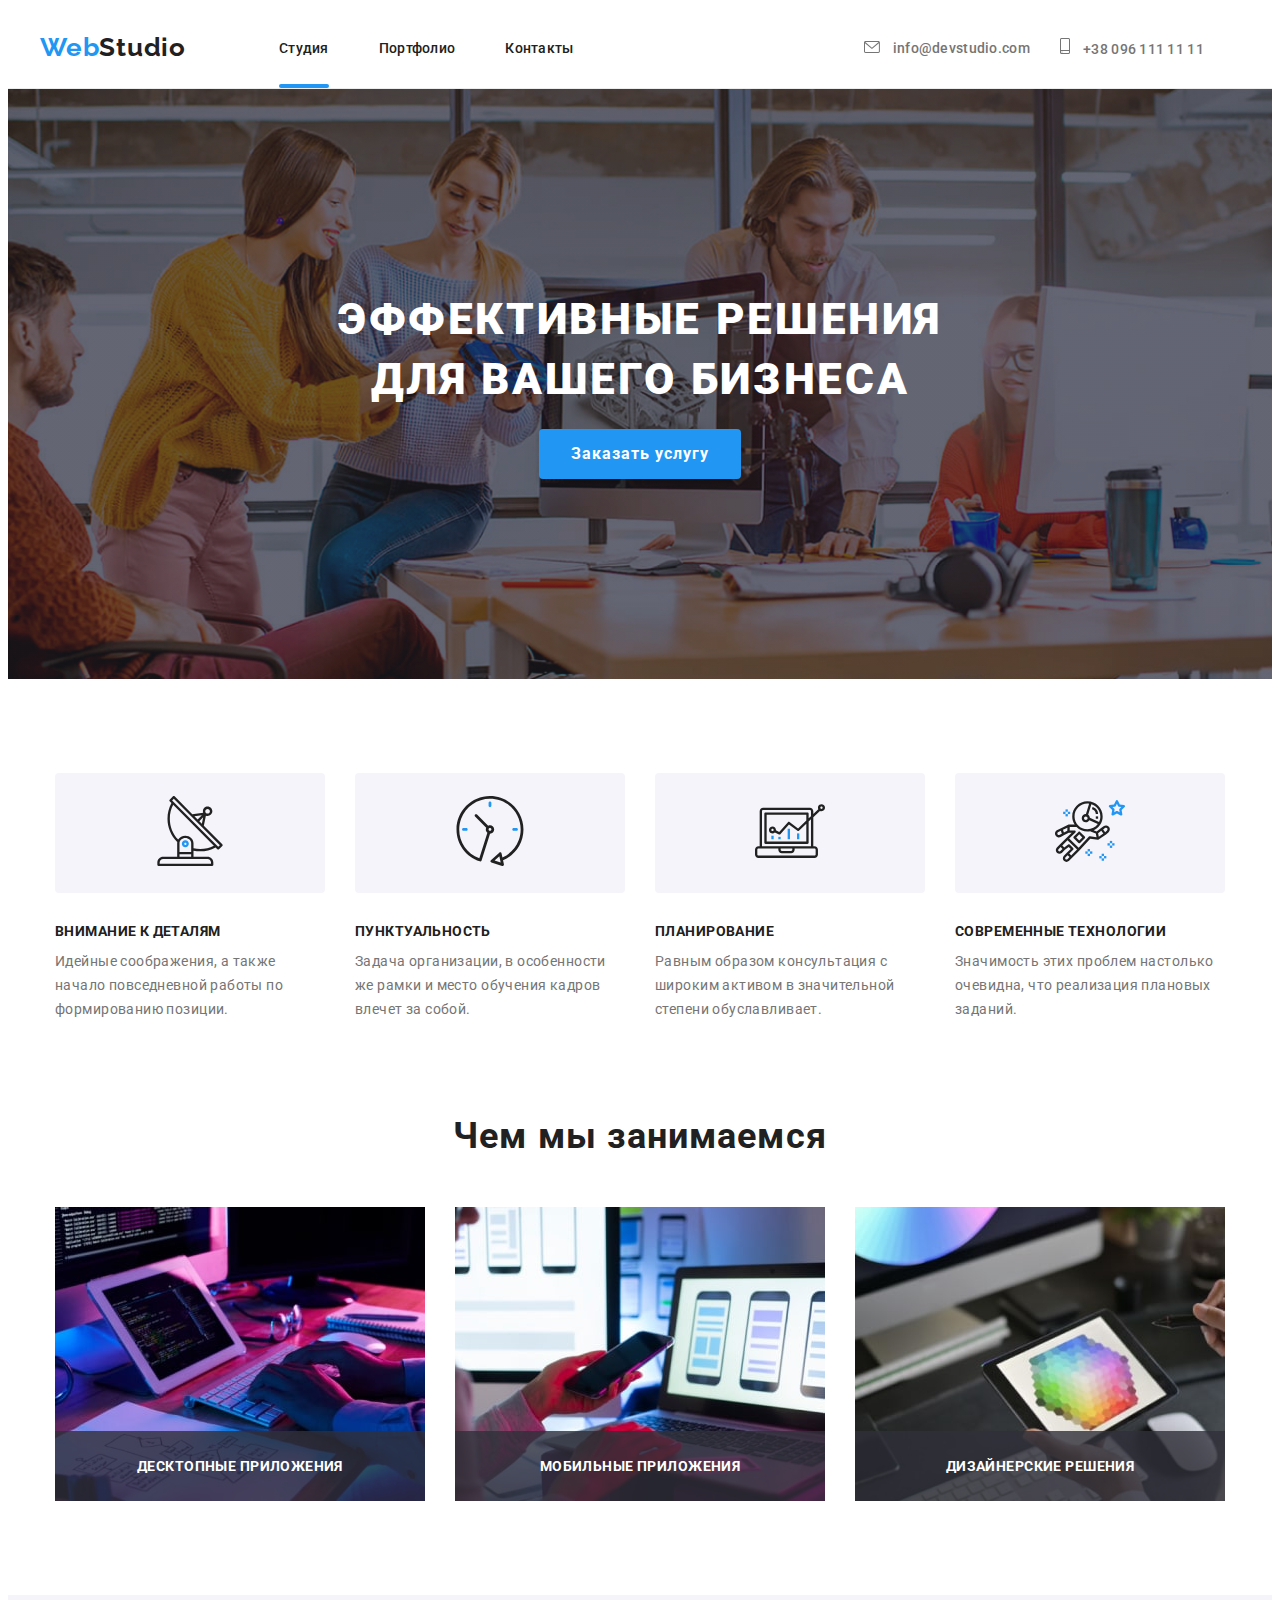
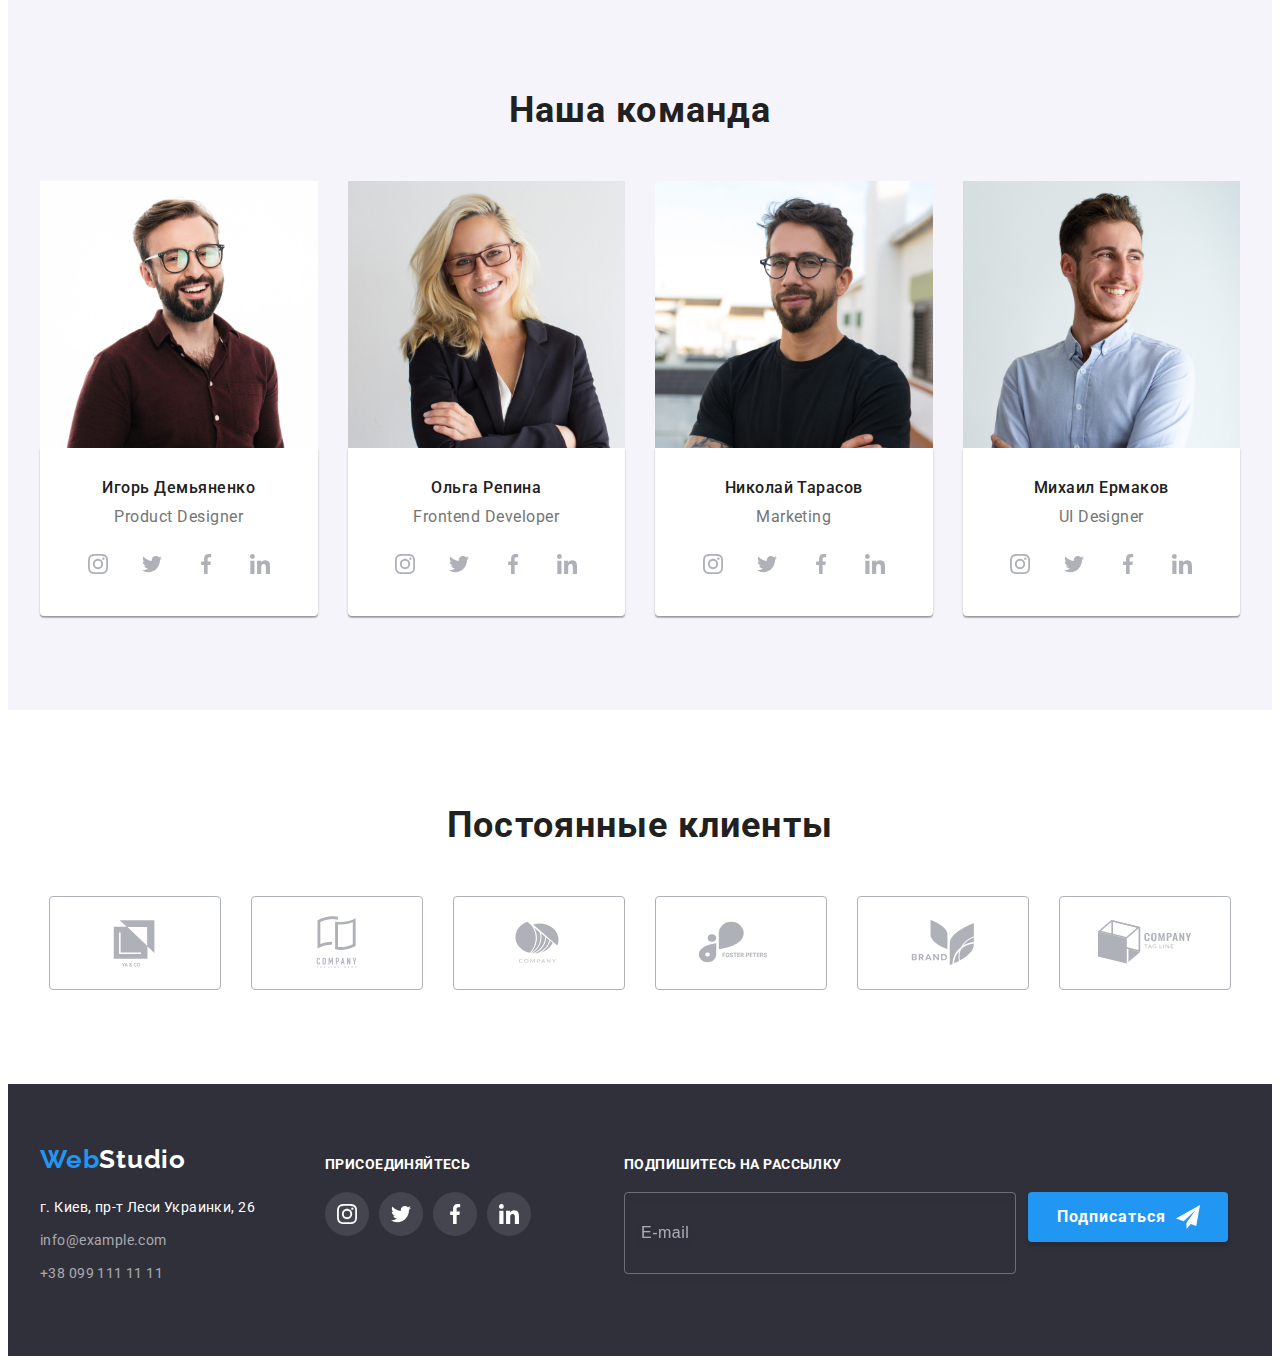
==== commit 41a89fa7: "last-fix" ====
--- a/index.html
+++ b/index.html
@@ -17,10 +17,9 @@
         <div class="container">
         <div class="mob-header">
         <a href="WebStudio" class="header-logo">Web<span class="logo-accent">Studio</span></a>
-        <button type="button" class="menu-button is-open" data-menu-button>
-            <svg width="40px" height="40px" aria-label="Переключатель мобильного меню">
-                <use class="icon-menu" href="./img/icons.svg#icon-menu"></use>
-                <use class="icon-cross" href="./img/icons.svg#icon-cross"></use>
+        <button type="button" class="menu-button" data-menu-open>
+            <svg class="icon-mobile-menu" width="40px" height="40px">
+                <use href="./img/icons.svg#icon-menu"></use>
             </svg>
         </button>
         </div>
@@ -58,7 +57,49 @@
         </ul>
         </div>
         </div>
-</header>
+        <div class="mobile-menu" data-menu>
+            <div class="container mobile-menu-container">
+                <button type="button" class="mobile-menu-close-btn" data-menu-close>
+                    <svg class="mobile-menu-close-icon">
+                        <use href="./img/icons.svg#icon-cross"></use>
+                    </svg>
+                </button>
+                <ul class="mobile-menu-list">
+                    <li class="mobile-menu-item mobile-menu-item1">
+                        <a href="index.html" class="mobile-menu-link cur">Студия</a>
+                    </li>
+                    <li class="mobile-menu-item mobile-menu-item2">
+                        <a href="portfolio.html" class="mobile-menu-link">Портфолио</a>
+                    </li>
+                    <li class="mobile-menu-item mobile-menu-item3">
+                        <a href="Контакты" class="mobile-menu-link">Контакты</a>
+                    </li>
+                </ul>
+                <ul class="mobile-menu-contact-list">
+                    <li class="mobile-menu-contact-tel">
+                        <a href="tel:+380961111111" class="mobile-menu-contact-tel-link">+38 096 111 11 11</a>
+                    </li>
+                    <li class="mobile-menu-contact-mailto">
+                        <a href="mailto:info@devstudio.com" class="mobile-menu-contact-mailto-link">info@devstudio.com</a>
+                    </li>
+                </ul>
+                <ul class="mobile-menu-soc-list">
+                    <li class="mobile-menu-soc-item">
+                        <a href="Instagram" class="mobile-menu-soc-link">Instagram</a>
+                    </li>
+                    <li class="mobile-menu-soc-item">
+                        <a href="Twitter" class="mobile-menu-soc-link">Twitter</a>
+                    </li>
+                    <li class="mobile-menu-soc-item">
+                        <a href="Facebook" class="mobile-menu-soc-link">Facebook</a>
+                    </li>
+                    <li class="mobile-menu-soc-item">
+                        <a href="LinkedIn" class="mobile-menu-soc-link">LinkedIn</a>
+                    </li>
+                </ul>
+            </div>
+        </div>
+    </header>
 
 <main>
     <section class="hero-section">
@@ -389,6 +430,7 @@
 </main>
         <footer class="footer">
             <div class="container footer-container">
+                <div class="footer-tablet-container">
                 <div class="container-left">
                 <a href="WebStudio" class="footer-logo">Web<span class="logo-span">Studio</span></a>
                 <address class="footer-addres">
@@ -437,6 +479,7 @@
                             </a>
                         </li>
                     </ul>
+                </div>
                 </div>
                 <div class="container-right">
                     <h2 class="subscribe-title">Подпишитесь на рассылку</h2>
@@ -544,6 +587,6 @@
             </div>
         </div>
     <script src="./js/modal.js"></script>
-    <script src="./js/menu.js"></script>
+    <script src="./js/mobile-menu.js"></script>
 </body>
 </html>--- a/css/main.min.css
+++ b/css/main.min.css
@@ -1 +1 @@
-p,h1,h2,h3,h4,h5,h6{margin:0}ul,ol{margin:0;padding-left:0}address{font-style:normal}a{color:currentColor}img{display:block}button{cursor:pointer}body{font-family:"Roboto",sans-serif}.list{list-style:none}:root{--primary-text-color: #757575;--primary-title-color: #212121;--accent-color: #2196f3;--primary-white-color: #FFFFFF}.container{width:100%;margin-left:auto;margin-right:auto;padding-left:15px;padding-right:15px}@media screen and (min-width: 480px){.container{width:480px}}@media screen and (min-width: 768px){.container{width:768px}}@media screen and (min-width: 1200px){.container{width:1200px}}.header{background-color:var(--primary-white-color);padding-top:24px;padding-bottom:25px;border-bottom:1px solid #ececec}.header>.container{align-items:center}@media screen and (min-width: 768px){.header>.container{display:flex}}@media screen and (max-width: 767px){.header-nav{display:none}}@media screen and (max-width: 767px){.cont-list{display:none}}.menu-button{margin:0;padding:0;border:0;background-color:rgba(0,0,0,0);display:inline-flex}@media screen and (min-width: 768px){.menu-button{display:none}}.menu-button .icon-cross{display:none}.menu-button.is-open .icon-cross{display:block}.menu-button.is-open .icon-menu{display:none}.mob-header{display:flex;justify-content:space-between}.header-menu-list{display:flex}.header-menu-item:not(:last-child){margin-right:50px}.header-logo{font-family:"Raleway";font-style:normal;font-weight:700;font-size:24px;line-height:1.1666666667;letter-spacing:.03em;color:var(--accent-color);margin-right:88px}@media screen and (min-width: 1200px){.header-logo{font-size:26px;line-height:1.1923076923;margin-right:93px}}span{color:var(--primary-title-color)}.header-logo{text-decoration:none}.header-contact-list{display:flex;margin-left:auto}.header-contact-item{margin-left:30px}@media screen and (max-width: 1199px){.header-contact-item{margin-left:50px}}.header-contact-item{display:flex;align-items:center}li{list-style-type:none}.header-link{font-weight:500;font-size:14px;line-height:1.1428571429;letter-spacing:.02em;color:var(--primary-title-color);transition:250ms cubic-bezier(0.4, 0, 0.2, 1)}.current{position:relative}.current::after{position:absolute;content:"";width:100%;height:4px;border-radius:2px;background:#2196f3;left:0;bottom:-32px}.header-link{text-decoration:none}.header-link:hover{color:var(--accent-color)}.header-link:focus{color:var(--accent-color)}.header-mailto{font-weight:500;font-size:14px;line-height:1.1428571429;letter-spacing:.02em;color:var(--primary-text-color);transition:250ms cubic-bezier(0.4, 0, 0.2, 1)}.header-mailto{text-decoration:none}.header-mailto:hover{color:var(--accent-color)}.header-mailto:focus{color:var(--accent-color)}.header-tel:hover{color:var(--accent-color)}.header-tel:focus{color:var(--accent-color)}.header-tel{font-weight:500;font-size:14px;line-height:1.1428571429;letter-spacing:.02em;color:var(--primary-text-color);transition:250ms cubic-bezier(0.4, 0, 0.2, 1)}.header-tel{text-decoration:none}.contacts-icon{fill:currentColor;margin-right:10px;align-self:center}@media screen and (min-width: 768px){.header-contact-list{display:block}}@media screen and (min-width: 1200px){.header-contact-list{display:flex;margin-left:260px}}.hero-section{padding-top:118px;padding-bottom:118px;background-image:linear-gradient(rgba(47, 48, 58, 0.4), rgba(47, 48, 58, 0.4)),url(../img/hero-mobile-bg.jpg);background-repeat:no-repeat;background-position:center;background-size:cover}@media screen and (min-width: 768px){.hero-section{background-image:linear-gradient(rgba(47, 48, 58, 0.4), rgba(47, 48, 58, 0.4)),url(../img/hero-tablet-bg.jpg)}}@media screen and (min-width: 1200px){.hero-section{background-image:linear-gradient(rgba(47, 48, 58, 0.4), rgba(47, 48, 58, 0.4)),url(../img/hero-bg.jpg);padding-top:200px;padding-bottom:200px}}.hero-title{font-weight:900;font-size:26px;line-height:1.6153846154;text-align:center;letter-spacing:.06em;text-transform:uppercase;color:var(--primary-white-color);max-width:360px;margin-left:auto;margin-right:auto;margin-bottom:30px}@media screen and (min-width: 1200px){.hero-title{font-size:44px;line-height:1.3636363636;max-width:696px;margin-bottom:20px}}.hero-btn{font-family:inherit;font-weight:700;font-size:16px;line-height:1.875;display:flex;align-items:center;text-align:center;letter-spacing:.06em;background-color:var(--accent-color);color:var(--primary-white-color);padding:10px 32px;margin-left:auto;margin-right:auto;min-width:200;box-shadow:0px 4px 4px rgba(0,0,0,.15);border-radius:4px;border:none}.quality{padding-top:60px;padding-bottom:60px}@media screen and (min-width: 1200px){.quality{padding-top:94px;padding-bottom:94px}}.quality-title{font-weight:700;font-size:14px;line-height:1.1428571429;letter-spacing:.03em;text-transform:uppercase;color:var(--primary-title-color);margin-bottom:10px;margin-top:30px;text-align:center}@media screen and (min-width: 768px){.quality-title{text-align-last:left}}.quality-text{font-size:14px;line-height:1.7142857143;letter-spacing:.03em;color:var(--primary-text-color);margin-bottom:30px;width:100%}@media screen and (min-width: 768px){.quality-text{width:354px;margin-bottom:0}}@media screen and (min-width: 1200px){.quality-text{width:270px}}.quality-list{display:block;flex-wrap:wrap;justify-content:center;gap:30px}@media screen and (min-width: 768px){.quality-list{display:flex;flex-wrap:wrap}}@media screen and (min-width: 1200px){.quality-list{display:flex}}.quality-soc-icon{fill:#afb1b8}.quality-soc-item{width:100%;height:120px;display:flex;justify-content:center;align-items:center;border-radius:4px;background-color:#f5f4fa}@media screen and (min-width: 768px){.quality-soc-item{width:354px}}@media screen and (min-width: 1200px){.quality-soc-item{width:270px}}.occupation-section{padding-bottom:94px;padding-top:0}@media screen and (max-width: 1199px){.occupation-section{display:none}}.occupation-section-list{display:flex;justify-content:center}.occupation-section-item:not(:last-child){margin-right:30px}.occupation-section-title{font-weight:700;font-size:36px;line-height:1.1666666667;text-align:center;letter-spacing:.03em;color:var(--primary-title-color);margin-bottom:50px}.occupation-cover-wrap{position:relative;overflow:hidden}.occupation-cover-text{position:absolute;bottom:0;width:370px;height:70px;display:flex;align-items:center;justify-content:center;font-weight:700;font-size:14px;line-height:1.1428571429;letter-spacing:.03em;text-align:center;text-transform:uppercase;color:#fff;background:rgba(47,48,58,.8)}.team-section{padding-bottom:60px;padding-top:60px;background-color:#f5f4fa}@media screen and (min-width: 1200px){.team-section{padding-bottom:64px;padding-top:94px}}.team-section-main-title{font-weight:700;font-size:28px;line-height:1.1785714286;text-align:center;letter-spacing:.03em;color:var(--primary-title-color);margin-bottom:30px}@media screen and (min-width: 1200px){.team-section-main-title{font-size:36px;line-height:1.1666666667;margin-bottom:50px}}.team-section-additional-title{font-weight:500;font-size:16px;line-height:1.1875;text-align:center;letter-spacing:.03em;color:var(--primary-title-color);margin-bottom:10px}.team-section-text{font-size:16px;line-height:1.1875;text-align:center;letter-spacing:.03em;color:var(--primary-text-color);margin-bottom:16px}.team-section-list{display:flex;flex-wrap:wrap;justify-content:center}@media screen and (min-width: 1200px){.team-section-list{flex-wrap:nowrap;gap:30px}}.team-container{padding-top:30px;padding-bottom:30px;background-color:#fff;box-shadow:0px 1px 3px rgba(0,0,0,.12),0px 1px 1px rgba(0,0,0,.14),0px 2px 1px rgba(0,0,0,.2);border-radius:0px 0px 4px 4px}.team-section-item:not(:last-child){margin-bottom:30px}@media screen and (min-width: 768px){.team-section-item3{margin-bottom:0}.team-section-item4{margin-bottom:0}}@media screen and (min-width: 768px){.team-section-item1{margin-right:30px}.team-section-item3{margin-right:30px}}@media screen and (min-width: 768px){.team-section-item1{margin-bottom:30px}}@media screen and (min-width: 1200px){.team-section-item1{margin-right:0px}.team-section-item3{margin-right:0px}}.team-soc-link{width:44px;height:44px;border-radius:50%;display:flex;align-items:center;justify-content:center;transition:fill 250ms cubic-bezier(0.4, 0, 0.2, 1),background-color 250ms cubic-bezier(0.4, 0, 0.2, 1);background-color:#fff}.team-soc-link:hover,.team-soc-link:focus{background-color:#2196f3}.team-soc-link:hover .team-soc-icon{fill:#fff}.team-soc-link:focus .team-soc-icon{fill:#fff}.team-soc-list{display:flex;justify-content:center;gap:10px}.team-soc-icon{fill:#afb1b8}.tab1{display:none}.desk1{display:none}@media screen and (min-width: 768px){.mob1{display:none}.tab1{display:block}}@media screen and (min-width: 1200px){.tab1{display:none}.desk1{display:block}}.clients{padding-top:60px;padding-bottom:60px}@media screen and (min-width: 1200px){.clients{padding-top:94px;padding-bottom:94px}}.clients-title{font-family:"Roboto";font-style:normal;font-weight:700;font-size:28px;line-height:1.1785714286;text-align:center;letter-spacing:.03em;color:#212121;margin-bottom:30px}@media screen and (min-width: 1200px){.clients-title{font-size:36px;line-height:1.1666666667;margin-bottom:50px}}.clients-soc-list{display:flex;justify-content:center;gap:30px;flex-wrap:wrap}.clients-soc-icon{fill:#afb1b8;transition:250ms cubic-bezier(0.4, 0, 0.2, 1)}.clients-soc-link{border:1px solid #afb1b8;border-radius:4px;display:block;width:210px;height:92px;display:flex;align-items:center;justify-content:center}@media screen and (max-width: 479px){.clients-soc-link{width:40vw}}@media screen and (min-width: 768px){.clients-soc-link{width:226px}}@media screen and (min-width: 1200px){.clients-soc-link{width:170px}}.clients-soc-link:hover{border-color:#2196f3;cursor:pointer}.clients-soc-link:focus{border-color:#2196f3}.clients-soc-link:focus .clients-soc-icon{fill:#2196f3}.clients-soc-link:hover .clients-soc-icon{fill:#2196f3}.footer{padding-bottom:60px;padding-top:60px;background-color:#2f303a}.footer-adres-item{margin-top:20px;margin-bottom:9px}.footer-mailto-item{margin-bottom:9px}.footer-logo{font-family:"Raleway";font-style:normal;font-weight:700;font-size:26px;line-height:1.1923076923;letter-spacing:.03em;color:var(--accent-color);text-decoration:none}.logo-span{color:var(--primary-white-color)}.footer-link{font-size:14px;line-height:1.7142857143;letter-spacing:.03em;color:var(--primary-white-color);text-decoration:none;font-style:normal}.footer-mailto{font-size:14px;line-height:1.7142857143;letter-spacing:.03em;color:rgba(255,255,255,.6);text-decoration:none;font-style:normal}.footer-tel{font-size:14px;line-height:1.7142857143;letter-spacing:.03em;color:rgba(255,255,255,.6);text-decoration:none;font-style:normal}.footer-soc-link{width:44px;height:44px;border-radius:50%;background-color:rgba(255,255,255,.1);display:flex;align-items:center;justify-content:center;transition:250ms cubic-bezier(0.4, 0, 0.2, 1)}.footer-soc-link:hover,.footer-soc-link:focus{background-color:#2196f3}.footer-soc-link:hover .footer-soc-icon{fill:#fff}.footer-soc-link:focus .footer-soc-icon{fill:#fff}.footer-soc-list{display:flex;gap:10px;justify-content:center;margin-bottom:60px}.footer-soc-icon{fill:#fff}.footer-title{font-family:"Roboto";font-style:normal;font-weight:700;font-size:14px;line-height:1.1428571429;letter-spacing:.03em;text-transform:uppercase;color:#fff;margin-bottom:20px;margin-top:60px}.footer-container{text-align:center}.subscribe-title{font-weight:700;font-size:14px;line-height:1.1428571429;letter-spacing:.03em;text-transform:uppercase;color:#fff;margin-bottom:20px}.subscribe-btn{font-family:inherit;font-weight:700;font-size:16px;line-height:1.875;display:flex;align-items:center;text-align:center;letter-spacing:.06em;background-color:var(--accent-color);color:var(--primary-white-color);box-shadow:0px 4px 4px rgba(0,0,0,.15);border-radius:4px;min-width:200;border:none;margin-left:12px;padding:10px 28px 10px 29px;margin-left:auto;margin-right:auto;margin-top:20px}.subscribe-icon{margin-left:10px;fill:#fff}.subscribe-input{width:100%;height:50px;padding:15px 16px;background-color:rgba(0,0,0,0);border:1px solid rgba(255,255,255,.3);filter:drop-shadow(0px 4px 4px rgba(0, 0, 0, 0.15));border-radius:4px;color:var(--primary-white-color)}input::placeholder{font-weight:400;font-size:16px;line-height:1.25;display:flex;align-items:center;letter-spacing:.03em;color:rgba(255,255,255,.6)}.portfolio-section{padding-top:94px;padding-bottom:94px}.portfolio-btn-list{display:flex;margin-bottom:50px;justify-content:center;flex-wrap:wrap}.portfolio-item{width:100%}.port-img{width:100%}@media screen and (min-width: 768px){.portfolio-item{width:354px}}.portfolio-btn-item:not(:last-child){margin-right:8px}.portfolio-list{display:flex;flex-wrap:wrap;gap:30px}.portfolio-title{margin-bottom:4px}.portfolio-btn{font-family:inherit;font-weight:500;font-size:16px;line-height:1.625;text-align:center;letter-spacing:.03em;background-color:#f5f4fa;color:var(--primary-title-color);padding:6px 22px;border:none;border-radius:4px;transition:250ms cubic-bezier(0.4, 0, 0.2, 1)}.portfolio-btn:hover,.portfolio-btn:focus{color:var(--primary-white-color);background-color:var(--accent-color);box-shadow:0px 3px 1px rgba(0,0,0,.1),0px 1px 2px rgba(0,0,0,.08),0px 2px 2px rgba(0,0,0,.12)}.portfolio-item:hover .portfolio-cover-text{transform:translateY(0)}.portfolio-cover-wrap{position:relative;overflow:hidden}.portfolio-cover-text{position:absolute;top:0;left:0;font-size:18px;line-height:1.5555555556;letter-spacing:.03em;padding:63px 24px;color:#fff;background:rgba(33,150,243,.9);transform:translateY(100%);transition:250ms cubic-bezier(0.4, 0, 0.2, 1)}.portfolio-title{font-weight:700;font-size:18px;line-height:2;letter-spacing:.06em;color:var(--primary-title-color)}.portfolio-text{font-size:16px;line-height:1.875;letter-spacing:.03em;color:var(--primary-text-color)}.additional-container{padding:20px 24px;border:1px solid #eee}.port-container{transition:250ms cubic-bezier(0.4, 0, 0.2, 1)}.port-container:hover{box-shadow:0px 1px 1px rgba(0,0,0,.12),0px 4px 4px rgba(0,0,0,.06),1px 4px 6px rgba(0,0,0,.16);cursor:pointer}.port-container:focus{box-shadow:0px 1px 1px rgba(0,0,0,.12),0px 4px 4px rgba(0,0,0,.06),1px 4px 6px rgba(0,0,0,.16)}.backdrop{position:fixed;background:rgba(0,0,0,.2);top:0%;width:100vw;height:100vh;transition:opacity 250ms cubic-bezier(0.4, 0, 0.2, 1),visibility 250ms cubic-bezier(0.4, 0, 0.2, 1)}.backdrop.is-hidden .modal{transform:translate(-50%, -50%) scale(0) rotate(360deg)}.modal{width:450px;max-height:609px;background:#fff;box-shadow:0px 1px 3px rgba(0,0,0,.12),0px 1px 1px rgba(0,0,0,.14),0px 2px 1px rgba(0,0,0,.2);border-radius:4px;position:absolute;top:50%;left:50%;transform:translate(-50%, -50%) scale(1) rotate(0);transition:transform 250ms cubic-bezier(0.4, 0, 0.2, 1);padding:40px}@media screen and (min-width: 1200px){.modal{width:528px;height:581px}}.modal-close{position:absolute;top:8px;right:8px;width:30px;height:30px;background:rgba(0,0,0,0);border:1px solid rgba(0,0,0,.1);border-radius:50%;display:flex;justify-content:center;align-items:center}.modal-close:hover .close-icon{fill:var(--accent-color)}.modal-title{font-weight:700;font-size:20px;line-height:1.5;text-align:center;letter-spacing:.03em;color:#212121;text-align:center;margin-bottom:12px}@media screen and (min-width: 1200px){.modal-title{line-height:1.15}}.modal-input{width:100%;height:40px;border:1px solid rgba(33,33,33,.2);border-radius:4px;font-size:16px;padding-left:42px}.modal-input:hover,.modal-input:focus{border-color:#2196f3;cursor:pointer}.modal-input:hover+.modal-icon{fill:#2196f3}.modal-input:focus+.modal-icon{fill:#2196f3}.modal-btn{font-family:inherit;font-weight:700;font-size:16px;line-height:1.875;display:flex;align-items:center;text-align:center;letter-spacing:.06em;color:#fff;padding:10px 55px 10px 56px;background:#2196f3;box-shadow:0px 4px 4px rgba(0,0,0,.15);border-radius:4px;min-width:200px;border:none;margin-left:auto;margin-right:auto}.modal-label{font-weight:400;font-size:12px;line-height:1.1666666667;letter-spacing:.01em;color:#757575;display:block;margin-bottom:4px}.modal-text{height:120px;width:100%;border:1px solid rgba(33,33,33,.2);border-radius:4px;resize:none;padding:12px 16px}.modal-text:hover{border-color:#2196f3;cursor:pointer}.modal-text:focus{border-color:#2196f3}.modal-icon{position:absolute;left:12px;top:50%;transform:translateY(-50%)}.modal-field{margin-bottom:10px}.is-hidden{opacity:0;visibility:hidden;pointer-events:0}.input-wrap{position:relative}::placeholder{font-weight:400;font-size:14px;line-height:1.1428571429;letter-spacing:.01em;color:rgba(117,117,117,.5)}.check-link{color:#2196f3}.check-text{font-weight:400;font-size:12px;line-height:1.1666666667;letter-spacing:.03em;color:#757575;display:flex;align-items:center}.check-text span{width:16px;height:15px;border:2px solid #212121;border-radius:2px;margin-right:10px;display:flex;justify-content:center;align-items:center}@media screen and (min-width: 1200px){.check-text{font-size:14px;line-height:1.7142857143}}.check-icon{fill:rgba(0,0,0,0)}.visually-hidden{position:absolute;white-space:nowrap;width:1px;height:1px;overflow:hidden;border:0;padding:0;clip:rect(0 0 0 0);clip-path:inset(50%);margin:-1px}.modal-check:checked+.check-text span{background-color:#2196f3;border:none}.modal-check:checked+.check-text .check-icon{fill:#fff}.check-mod{margin-top:20px;margin-bottom:30px;display:flex;justify-content:center;align-items:center}/*# sourceMappingURL=main.min.css.map */+p,h1,h2,h3,h4,h5,h6{margin:0}ul,ol{margin:0;padding-left:0}address{font-style:normal}a{color:currentColor}img{display:block}button{cursor:pointer}body{font-family:"Roboto",sans-serif}.list{list-style:none}:root{--primary-text-color: #757575;--primary-title-color: #212121;--accent-color: #2196f3;--primary-white-color: #FFFFFF}.container{width:100%;margin-left:auto;margin-right:auto;padding-left:15px;padding-right:15px}@media screen and (min-width: 480px){.container{width:480px}}@media screen and (min-width: 768px){.container{width:768px}}@media screen and (min-width: 1200px){.container{width:1200px}}.mobile-menu{position:fixed;top:0;left:0;width:100%;height:100%;z-index:100;background-color:#fff;opacity:0;visibility:hidden;pointer-events:none}.mobile-menu.is-open{opacity:1;visibility:visible;pointer-events:auto}.mobile-menu-close-btn{position:absolute;top:10px;right:15px;background-color:rgba(0,0,0,0);border:0;padding:0;line-height:0}.mobile-menu-close-icon{width:40px;height:40px}.mobile-menu-container{position:relative;padding-left:40px}a{text-decoration:none}.mobile-menu-item{font-weight:500;font-size:40px;line-height:1.175;letter-spacing:.02em;color:#212121}.cur{color:#2196f3}.mobile-menu-item1{padding-top:48px}.mobile-menu-item2{margin-top:32px;margin-bottom:32px}.mobile-menu-item3{margin-bottom:302px}.mobile-menu-contact-tel{font-weight:500;font-size:34px;line-height:1.1764705882;letter-spacing:.02em;color:#2196f3}.mobile-menu-contact-mailto{font-weight:500;font-size:24px;line-height:1.1666666667;letter-spacing:.02em;color:#757575}.mobile-menu-contact-mailto{margin-top:32px;margin-bottom:64px}.mobile-menu-soc-item{font-weight:500;font-size:18px;line-height:1.2222222222;letter-spacing:.02em;color:#2196f3;padding-right:10px;margin-left:10px}.mobile-menu-soc-item:not(:last-child){border-right:1px solid rgba(33,33,33,.2)}.mobile-menu-soc-item1{margin-left:0}.mobile-menu-soc-list{display:flex}.mobile-menu-close-icon:focus{fill:#2196f3}.mobile-menu-close-icon:hover{fill:#2196f3}.icon-mobile-menu:focus{fill:#2196f3}.icon-mobile-menu:hover{fill:#2196f3}.header{background-color:var(--primary-white-color);border-bottom:1px solid #ececec}.header>.container{align-items:center}@media screen and (min-width: 768px){.header>.container{display:flex;padding-top:24px;padding-bottom:25px}}.mob-header{align-items:center;padding-top:16px;padding-bottom:16px}@media screen and (min-width: 768px){.mob-header{padding-top:0;padding-bottom:0}}@media screen and (max-width: 767px){.header-nav{display:none}}@media screen and (max-width: 767px){.cont-list{display:none}}.menu-button{margin:0;padding:0;border:0;background-color:rgba(0,0,0,0)}@media screen and (min-width: 768px){.menu-button{display:none}}.menu-button .icon-cross{display:none}.menu-button.is-open .icon-cross{display:block}.menu-button.is-open .icon-menu{display:none}.mob-header{display:flex;justify-content:space-between}.header-menu-list{display:flex}.header-menu-item:not(:last-child){margin-right:50px}.header-logo{font-family:"Raleway";font-style:normal;font-weight:700;font-size:24px;line-height:1.1666666667;letter-spacing:.03em;color:var(--accent-color);margin-right:88px}@media screen and (min-width: 1200px){.header-logo{font-size:26px;line-height:1.1923076923;margin-right:93px}}span{color:var(--primary-title-color)}.header-logo{text-decoration:none}.header-contact-list{display:flex;margin-left:auto}.header-contact-item{margin-left:30px}@media screen and (max-width: 1199px){.header-contact-item{margin-left:50px}}.header-contact-item{display:flex;align-items:center}li{list-style-type:none}.header-link{font-weight:500;font-size:14px;line-height:1.1428571429;letter-spacing:.02em;color:var(--primary-title-color);transition:250ms cubic-bezier(0.4, 0, 0.2, 1)}.current{position:relative}.current::after{position:absolute;content:"";width:100%;height:4px;border-radius:2px;background:#2196f3;left:0;bottom:-32px}.header-link{text-decoration:none}.header-link:hover{color:var(--accent-color)}.header-link:focus{color:var(--accent-color)}.header-mailto{font-weight:500;font-size:14px;line-height:1.1428571429;letter-spacing:.02em;color:var(--primary-text-color);transition:250ms cubic-bezier(0.4, 0, 0.2, 1)}.header-mailto{text-decoration:none}.header-mailto:hover{color:var(--accent-color)}.header-mailto:focus{color:var(--accent-color)}.header-tel:hover{color:var(--accent-color)}.header-tel:focus{color:var(--accent-color)}.header-tel{font-weight:500;font-size:14px;line-height:1.1428571429;letter-spacing:.02em;color:var(--primary-text-color);transition:250ms cubic-bezier(0.4, 0, 0.2, 1)}.header-tel{text-decoration:none}.contacts-icon{fill:currentColor;margin-right:10px;align-self:center}@media screen and (min-width: 768px){.header-contact-list{display:block}}@media screen and (min-width: 1200px){.header-contact-list{display:flex;margin-left:260px}}.hero-section{padding-top:118px;padding-bottom:118px;background-image:linear-gradient(rgba(47, 48, 58, 0.4), rgba(47, 48, 58, 0.4)),url(../img/hero-mobile-bg.jpg);background-repeat:no-repeat;background-position:center;background-size:cover}@media screen and (min-width: 768px){.hero-section{background-image:linear-gradient(rgba(47, 48, 58, 0.4), rgba(47, 48, 58, 0.4)),url(../img/hero-tablet-bg.jpg)}}@media screen and (min-width: 1200px){.hero-section{background-image:linear-gradient(rgba(47, 48, 58, 0.4), rgba(47, 48, 58, 0.4)),url(../img/hero-bg.jpg);padding-top:200px;padding-bottom:200px}}.hero-title{font-weight:900;font-size:26px;line-height:1.6153846154;text-align:center;letter-spacing:.06em;text-transform:uppercase;color:var(--primary-white-color);max-width:360px;margin-left:auto;margin-right:auto;margin-bottom:30px}@media screen and (min-width: 1200px){.hero-title{font-size:44px;line-height:1.3636363636;max-width:696px;margin-bottom:20px}}.hero-btn{font-family:inherit;font-weight:700;font-size:16px;line-height:1.875;display:flex;align-items:center;text-align:center;letter-spacing:.06em;background-color:var(--accent-color);color:var(--primary-white-color);padding:10px 32px;margin-left:auto;margin-right:auto;min-width:200;box-shadow:0px 4px 4px rgba(0,0,0,.15);border-radius:4px;border:none}.quality{padding-top:60px;padding-bottom:60px}@media screen and (min-width: 1200px){.quality{padding-top:94px;padding-bottom:94px}}.quality-title{font-weight:700;font-size:14px;line-height:1.1428571429;letter-spacing:.03em;text-transform:uppercase;color:var(--primary-title-color);margin-bottom:10px;margin-top:30px;text-align:center}@media screen and (min-width: 768px){.quality-title{text-align-last:left}}.quality-text{font-size:14px;line-height:1.7142857143;letter-spacing:.03em;color:var(--primary-text-color);margin-bottom:30px;width:100%}@media screen and (min-width: 768px){.quality-text{width:354px;margin-bottom:0}}@media screen and (min-width: 1200px){.quality-text{width:270px}}.quality-list{display:block;flex-wrap:wrap;justify-content:center;gap:30px}@media screen and (min-width: 768px){.quality-list{display:flex;flex-wrap:wrap}}@media screen and (min-width: 1200px){.quality-list{display:flex}}.quality-soc-icon{fill:#afb1b8}.quality-soc-item{width:100%;height:120px;display:flex;justify-content:center;align-items:center;border-radius:4px;background-color:#f5f4fa}@media screen and (min-width: 768px){.quality-soc-item{width:354px}}@media screen and (min-width: 1200px){.quality-soc-item{width:270px}}.occupation-section{padding-bottom:94px;padding-top:0}@media screen and (max-width: 1199px){.occupation-section{display:none}}.occupation-section-list{display:flex;justify-content:center}.occupation-section-item:not(:last-child){margin-right:30px}.occupation-section-title{font-weight:700;font-size:36px;line-height:1.1666666667;text-align:center;letter-spacing:.03em;color:var(--primary-title-color);margin-bottom:50px}.occupation-cover-wrap{position:relative;overflow:hidden}.occupation-cover-text{position:absolute;bottom:0;width:370px;height:70px;display:flex;align-items:center;justify-content:center;font-weight:700;font-size:14px;line-height:1.1428571429;letter-spacing:.03em;text-align:center;text-transform:uppercase;color:#fff;background:rgba(47,48,58,.8)}.team-section{padding-bottom:60px;padding-top:60px;background-color:#f5f4fa}@media screen and (min-width: 1200px){.team-section{padding-bottom:64px;padding-top:94px}}.team-section-main-title{font-weight:700;font-size:28px;line-height:1.1785714286;text-align:center;letter-spacing:.03em;color:var(--primary-title-color);margin-bottom:30px}@media screen and (min-width: 1200px){.team-section-main-title{font-size:36px;line-height:1.1666666667;margin-bottom:50px}}.team-section-additional-title{font-weight:500;font-size:16px;line-height:1.1875;text-align:center;letter-spacing:.03em;color:var(--primary-title-color);margin-bottom:10px}.team-section-text{font-size:16px;line-height:1.1875;text-align:center;letter-spacing:.03em;color:var(--primary-text-color);margin-bottom:16px}.team-section-list{display:flex;flex-wrap:wrap;justify-content:center}@media screen and (min-width: 1200px){.team-section-list{flex-wrap:nowrap;gap:30px}}.team-container{padding-top:30px;padding-bottom:30px;background-color:#fff;box-shadow:0px 1px 3px rgba(0,0,0,.12),0px 1px 1px rgba(0,0,0,.14),0px 2px 1px rgba(0,0,0,.2);border-radius:0px 0px 4px 4px}.team-section-item:not(:last-child){margin-bottom:30px}@media screen and (min-width: 768px){.team-section-item3{margin-bottom:0}.team-section-item4{margin-bottom:0}}@media screen and (min-width: 768px){.team-section-item1{margin-right:30px}.team-section-item3{margin-right:30px}}@media screen and (min-width: 768px){.team-section-item1{margin-bottom:30px}}@media screen and (min-width: 1200px){.team-section-item1{margin-right:0px}.team-section-item3{margin-right:0px}}.team-soc-link{width:44px;height:44px;border-radius:50%;display:flex;align-items:center;justify-content:center;transition:fill 250ms cubic-bezier(0.4, 0, 0.2, 1),background-color 250ms cubic-bezier(0.4, 0, 0.2, 1);background-color:#fff}.team-soc-link:hover,.team-soc-link:focus{background-color:#2196f3}.team-soc-link:hover .team-soc-icon{fill:#fff}.team-soc-link:focus .team-soc-icon{fill:#fff}.team-soc-list{display:flex;justify-content:center;gap:10px}.team-soc-icon{fill:#afb1b8}.tab1{display:none}.desk1{display:none}@media screen and (min-width: 768px){.mob1{display:none}.tab1{display:block}}@media screen and (min-width: 1200px){.tab1{display:none}.desk1{display:block}}.clients{padding-top:60px;padding-bottom:60px}@media screen and (min-width: 1200px){.clients{padding-top:94px;padding-bottom:94px}}.clients-title{font-family:"Roboto";font-style:normal;font-weight:700;font-size:28px;line-height:1.1785714286;text-align:center;letter-spacing:.03em;color:#212121;margin-bottom:30px}@media screen and (min-width: 1200px){.clients-title{font-size:36px;line-height:1.1666666667;margin-bottom:50px}}.clients-soc-list{display:flex;justify-content:center;gap:30px;flex-wrap:wrap}.clients-soc-icon{fill:#afb1b8;transition:250ms cubic-bezier(0.4, 0, 0.2, 1)}.clients-soc-link{border:1px solid #afb1b8;border-radius:4px;display:block;width:210px;height:92px;display:flex;align-items:center;justify-content:center}@media screen and (max-width: 479px){.clients-soc-link{width:40vw}}@media screen and (min-width: 768px){.clients-soc-link{width:226px}}@media screen and (min-width: 1200px){.clients-soc-link{width:170px}}.clients-soc-link:hover{border-color:#2196f3;cursor:pointer}.clients-soc-link:focus{border-color:#2196f3}.clients-soc-link:focus .clients-soc-icon{fill:#2196f3}.clients-soc-link:hover .clients-soc-icon{fill:#2196f3}.footer{padding-bottom:60px;padding-top:60px;background-color:#2f303a}.footer-adres-item{margin-top:20px;margin-bottom:9px}.footer-mailto-item{margin-bottom:9px}.footer-logo{font-family:"Raleway";font-style:normal;font-weight:700;font-size:26px;line-height:1.1923076923;letter-spacing:.03em;color:var(--accent-color);text-decoration:none}.logo-span{color:var(--primary-white-color)}.footer-link{font-size:14px;line-height:1.7142857143;letter-spacing:.03em;color:var(--primary-white-color);text-decoration:none;font-style:normal}.footer-mailto{font-size:14px;line-height:1.7142857143;letter-spacing:.03em;color:rgba(255,255,255,.6);text-decoration:none;font-style:normal}.footer-tel{font-size:14px;line-height:1.7142857143;letter-spacing:.03em;color:rgba(255,255,255,.6);text-decoration:none;font-style:normal}.footer-soc-link{width:44px;height:44px;border-radius:50%;background-color:rgba(255,255,255,.1);display:flex;align-items:center;justify-content:center;transition:250ms cubic-bezier(0.4, 0, 0.2, 1)}.footer-soc-link:hover,.footer-soc-link:focus{background-color:#2196f3}.footer-soc-link:hover .footer-soc-icon{fill:#fff}.footer-soc-link:focus .footer-soc-icon{fill:#fff}.footer-soc-list{display:flex;gap:10px;justify-content:center;margin-bottom:60px}.footer-soc-icon{fill:#fff}.footer-title{font-family:"Roboto";font-style:normal;font-weight:700;font-size:14px;line-height:1.1428571429;letter-spacing:.03em;text-transform:uppercase;color:#fff;margin-bottom:20px;margin-top:60px}.footer-container{text-align:center}.subscribe-title{font-weight:700;font-size:14px;line-height:1.1428571429;letter-spacing:.03em;text-transform:uppercase;color:#fff;margin-bottom:20px}.subscribe-btn{font-family:inherit;font-weight:700;font-size:16px;line-height:1.875;display:flex;align-items:center;text-align:center;letter-spacing:.06em;background-color:var(--accent-color);color:var(--primary-white-color);box-shadow:0px 4px 4px rgba(0,0,0,.15);border-radius:4px;min-width:200;border:none;margin-left:12px;padding:10px 28px 10px 29px;margin-left:auto;margin-right:auto;margin-top:20px}.subscribe-icon{margin-left:10px;fill:#fff}.subscribe-input{width:100%;height:50px;padding:15px 16px;background-color:rgba(0,0,0,0);border:1px solid rgba(255,255,255,.3);filter:drop-shadow(0px 4px 4px rgba(0, 0, 0, 0.15));border-radius:4px;color:var(--primary-white-color)}input::placeholder{font-weight:400;font-size:16px;line-height:1.25;display:flex;align-items:center;letter-spacing:.03em;color:rgba(255,255,255,.6)}@media(min-width: 768px)and (max-width: 1199px){.footer-tablet-container{display:flex;align-items:flex-end;justify-content:space-between}.footer-title{margin-top:0}.subscribe-title{margin-top:60px}.subscribe-input{width:450px}.container-left{margin-left:61px}.container-righ{margin-right:74px}}@media screen and (min-width: 1200px){.footer-tablet-container{display:flex}.footer-container{display:flex}.container-righ{margin-left:70px}.subscribe-list{display:flex}.footer-title{margin-top:12px}.container-right{margin-top:12px}.container-right{margin-left:93px}.subscribe-btn{margin-top:0}.subscribe-input{width:358px;margin-right:12px}.subscribe-title{text-align:left}.footer-title{text-align:left}.footer-logo{display:flex}.footer-link{display:flex}.footer-mailto{display:flex}.footer-tel{display:flex}}.portfolio-section{padding-top:60px;padding-bottom:60px}@media screen and (min-width: 1200px){.portfolio-section{padding-top:94px;padding-bottom:94px}}.portfolio-btn-list{display:flex;margin-bottom:50px;justify-content:center;flex-wrap:wrap}@media screen and (max-width: 767px){.portfolio-btn-list{justify-content:flex-start}}.portfolio-item{width:100%}.port-img{width:100%}@media screen and (min-width: 768px){.portfolio-item{width:354px}}.portfolio-btn-item:not(:last-child){margin-right:8px}.portfolio-list{display:flex;flex-wrap:wrap;gap:30px}.portfolio-title{margin-bottom:4px}.portfolio-btn{font-family:inherit;font-weight:500;font-size:16px;line-height:1.625;text-align:center;letter-spacing:.03em;background-color:#f5f4fa;color:var(--primary-title-color);padding:6px 22px;border:none;border-radius:4px;transition:250ms cubic-bezier(0.4, 0, 0.2, 1)}.portfolio-btn:hover,.portfolio-btn:focus{color:var(--primary-white-color);background-color:var(--accent-color);box-shadow:0px 3px 1px rgba(0,0,0,.1),0px 1px 2px rgba(0,0,0,.08),0px 2px 2px rgba(0,0,0,.12)}@media screen and (max-width: 767px){.portfolio-btn1{margin-top:15px}}@media screen and (max-width: 399px){.portfolio-btn2{margin-top:15px}}.portfolio-item:hover .portfolio-cover-text{transform:translateY(0)}.portfolio-cover-wrap{position:relative;overflow:hidden}.portfolio-cover-text{position:absolute;top:0;left:0;font-size:18px;line-height:1.5555555556;letter-spacing:.03em;padding:110px 24px;color:#fff;background:rgba(33,150,243,.9);transform:translateY(100%);transition:250ms cubic-bezier(0.4, 0, 0.2, 1)}@media screen and (min-width: 768px){.portfolio-cover-text{padding:63px 24px}}.portfolio-title{font-weight:700;font-size:17px;line-height:2;letter-spacing:.06em;color:var(--primary-title-color)}.portfolio-text{font-size:16px;line-height:1.875;letter-spacing:.03em;color:var(--primary-text-color)}.additional-container{padding:20px 24px;border:1px solid #eee}.port-container{transition:250ms cubic-bezier(0.4, 0, 0.2, 1)}.port-container:hover{box-shadow:0px 1px 1px rgba(0,0,0,.12),0px 4px 4px rgba(0,0,0,.06),1px 4px 6px rgba(0,0,0,.16);cursor:pointer}.port-container:focus{box-shadow:0px 1px 1px rgba(0,0,0,.12),0px 4px 4px rgba(0,0,0,.06),1px 4px 6px rgba(0,0,0,.16)}.backdrop{position:fixed;background:rgba(0,0,0,.2);top:0%;width:100vw;height:100vh;transition:opacity 250ms cubic-bezier(0.4, 0, 0.2, 1),visibility 250ms cubic-bezier(0.4, 0, 0.2, 1)}.backdrop.is-hidden .modal{transform:translate(-50%, -50%) scale(0) rotate(360deg)}.modal{width:450px;max-height:609px;background:#fff;box-shadow:0px 1px 3px rgba(0,0,0,.12),0px 1px 1px rgba(0,0,0,.14),0px 2px 1px rgba(0,0,0,.2);border-radius:4px;position:absolute;top:50%;left:50%;transform:translate(-50%, -50%) scale(1) rotate(0);transition:transform 250ms cubic-bezier(0.4, 0, 0.2, 1);padding:40px}@media screen and (min-width: 1200px){.modal{width:528px;height:581px}}.modal-close{position:absolute;top:8px;right:8px;width:30px;height:30px;background:rgba(0,0,0,0);border:1px solid rgba(0,0,0,.1);border-radius:50%;display:flex;justify-content:center;align-items:center}.modal-close:hover .close-icon{fill:var(--accent-color)}.modal-title{font-weight:700;font-size:20px;line-height:1.5;text-align:center;letter-spacing:.03em;color:#212121;text-align:center;margin-bottom:12px}@media screen and (min-width: 1200px){.modal-title{line-height:1.15}}.modal-input{width:100%;height:40px;border:1px solid rgba(33,33,33,.2);border-radius:4px;font-size:16px;padding-left:42px}.modal-input:hover,.modal-input:focus{border-color:#2196f3;cursor:pointer}.modal-input:hover+.modal-icon{fill:#2196f3}.modal-input:focus+.modal-icon{fill:#2196f3}.modal-btn{font-family:inherit;font-weight:700;font-size:16px;line-height:1.875;display:flex;align-items:center;text-align:center;letter-spacing:.06em;color:#fff;padding:10px 55px 10px 56px;background:#2196f3;box-shadow:0px 4px 4px rgba(0,0,0,.15);border-radius:4px;min-width:200px;border:none;margin-left:auto;margin-right:auto}.modal-label{font-weight:400;font-size:12px;line-height:1.1666666667;letter-spacing:.01em;color:#757575;display:block;margin-bottom:4px}.modal-text{height:120px;width:100%;border:1px solid rgba(33,33,33,.2);border-radius:4px;resize:none;padding:12px 16px}.modal-text:hover{border-color:#2196f3;cursor:pointer}.modal-text:focus{border-color:#2196f3}.modal-icon{position:absolute;left:12px;top:50%;transform:translateY(-50%)}.modal-field{margin-bottom:10px}.is-hidden{opacity:0;visibility:hidden;pointer-events:0}.input-wrap{position:relative}::placeholder{font-weight:400;font-size:14px;line-height:1.1428571429;letter-spacing:.01em;color:rgba(117,117,117,.5)}.check-link{color:#2196f3}.check-text{font-weight:400;font-size:12px;line-height:1.1666666667;letter-spacing:.03em;color:#757575;display:flex;align-items:center}.check-text span{width:16px;height:15px;border:2px solid #212121;border-radius:2px;margin-right:10px;display:flex;justify-content:center;align-items:center}@media screen and (min-width: 1200px){.check-text{font-size:14px;line-height:1.7142857143}}.check-icon{fill:rgba(0,0,0,0)}.visually-hidden{position:absolute;white-space:nowrap;width:1px;height:1px;overflow:hidden;border:0;padding:0;clip:rect(0 0 0 0);clip-path:inset(50%);margin:-1px}.modal-check:checked+.check-text span{background-color:#2196f3;border:none}.modal-check:checked+.check-text .check-icon{fill:#fff}.check-mod{margin-top:20px;margin-bottom:30px;display:flex;justify-content:center;align-items:center}/*# sourceMappingURL=main.min.css.map */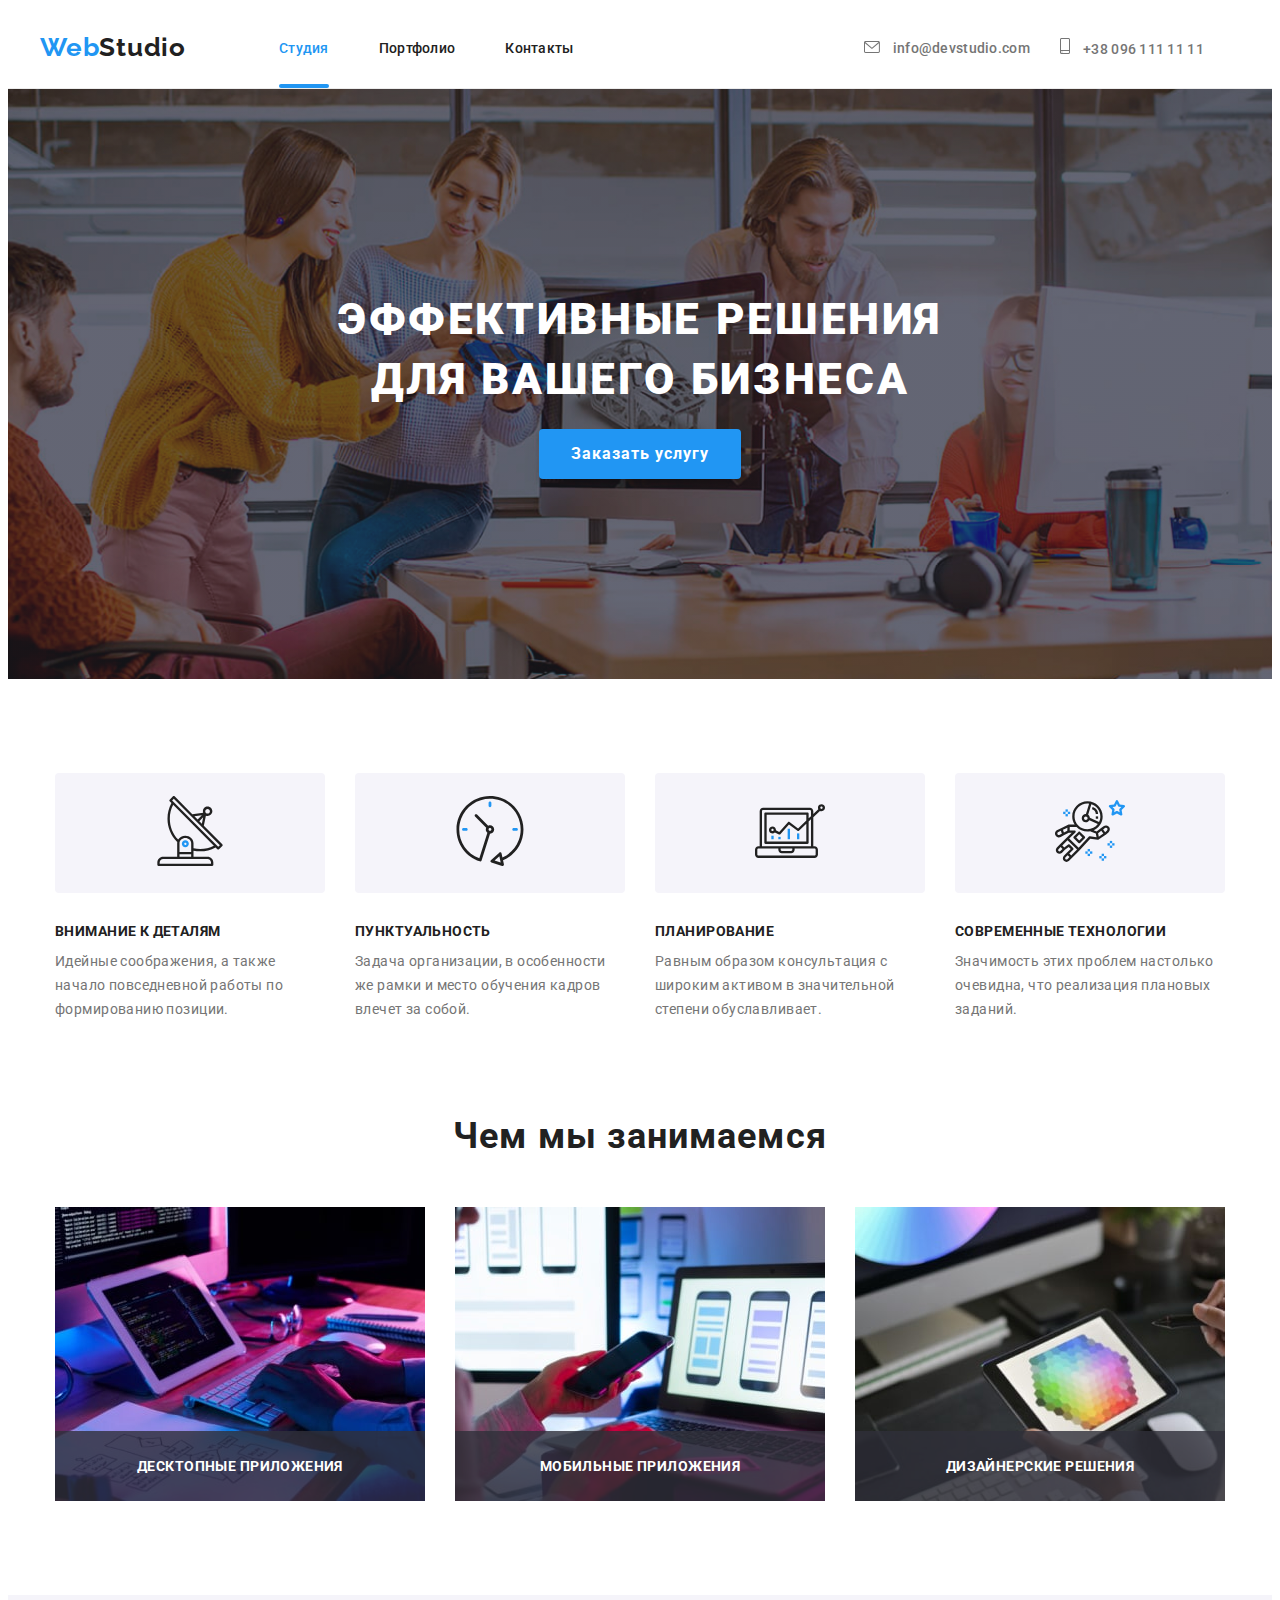
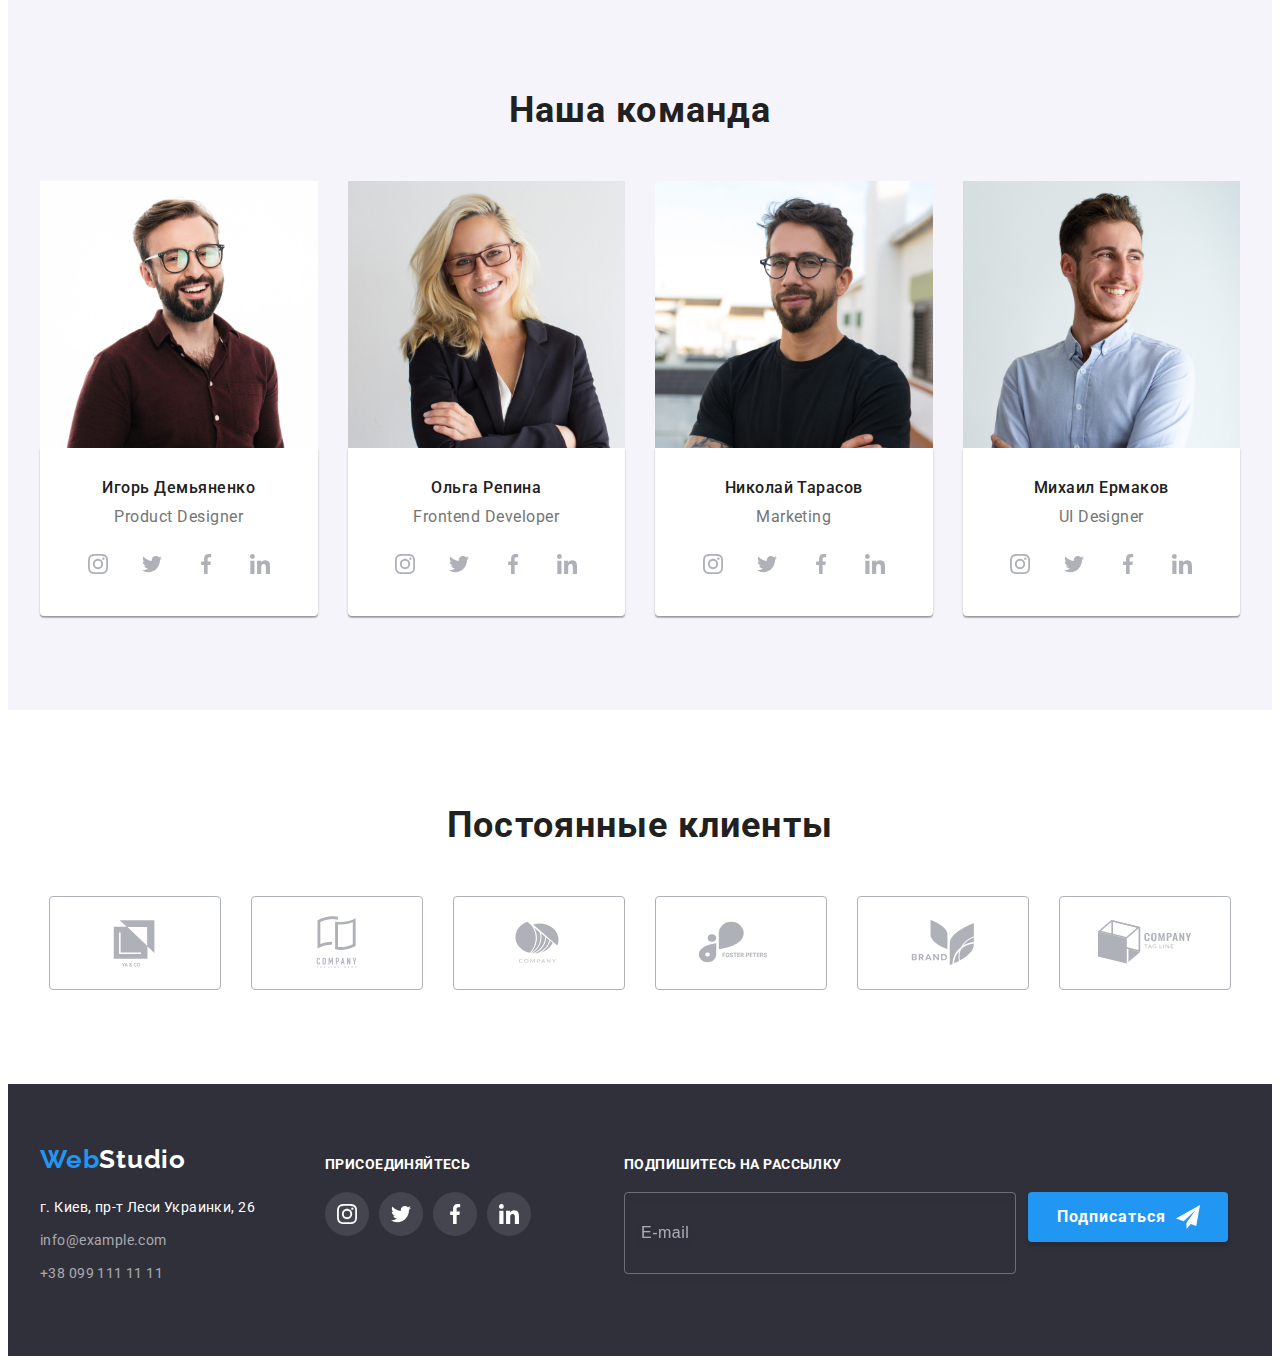
==== commit 49df7659: "fix" ====
--- a/index.html
+++ b/index.html
@@ -13,6 +13,7 @@
 </head>
 
 <body> 
+
     <header class="header">
         <div class="container">
         <div class="mob-header">
@@ -102,6 +103,7 @@
     </header>
 
 <main>
+
     <section class="hero-section">
         <div class="container">
         <h1 class="hero-title">
@@ -111,12 +113,12 @@
         <button type="button" class="hero-btn" data-modal-open>Заказать услугу</button>
         </div>
     </section>
-    
+
     <section class="quality">
         <div class="container">
         <ul class="quality-list">
             <li class="quality-item">
-                <div class="quality-soc-item" width="270" height="120">
+                <div class="quality-soc-item">
                     <a href="" class="quality-soc-link">
                         <svg class="quality-soc-icon" width="70" height="70">
                             <use href="./img/icons.svg#icon-antenna"></use>
@@ -127,7 +129,7 @@
                 <p class="quality-text">Идейные соображения, а также начало повседневной работы по формированию позиции.</p>
             </li>
             <li class="quality-item">
-                <div class="quality-soc-item" width="270" height="120">
+                <div class="quality-soc-item">
                     <a href="" class="quality-soc-link">
                         <svg class="quality-soc-icon" width="70" height="70">
                             <use href="./img/icons.svg#icon-clock"></use>
@@ -138,7 +140,7 @@
                 <p class="quality-text">Задача организации, в особенности же рамки и место обучения кадров влечет за собой.</p>
             </li>
             <li class="quality-item">
-                <div class="quality-soc-item" width="270" height="120">
+                <div class="quality-soc-item">
                     <a href="" class="quality-soc-link">
                         <svg class="quality-soc-icon" width="70" height="70">
                             <use href="./img/icons.svg#icon-diagram"></use>
@@ -149,7 +151,7 @@
                 <p class="quality-text">Равным образом консультация с широким активом в значительной степени обуславливает.</p>
             </li>
             <li class="quality-item">
-                <div class="quality-soc-item" width="270px" height="120px">
+                <div class="quality-soc-item">
                     <a href="" class="quality-soc-link">
                         <svg class="quality-soc-icon" width="70" height="70">
                             <use href="./img/icons.svg#icon-astronaut"></use>
@@ -204,9 +206,9 @@
         </h2>
             <ul class="team-section-list">
                 <li class="team-section-item team-section-item1">
-                    <img src="./img/img1-mob.jpg" alt="Команда" class="mob1" width="100%"/>
-                    <img src="./img/img1-tab.jpg" alt="Команда" class="tab1" width="100%"/>
-                    <img src="./img/img1-desk.jpg" alt="Команда" class="desk1" width="100%"/>
+                    <img src="./img/img1-mob.jpg" alt="Команда" class="mob1"/>
+                    <img src="./img/img1-tab.jpg" alt="Команда" class="tab1"/>
+                    <img src="./img/img1-desk.jpg" alt="Команда" class="desk1"/>
                     <div class="team-container">
                     <h3 class="team-section-additional-title">
                         Игорь Демьяненко
@@ -247,9 +249,9 @@
                     </div>
                 </li>
                 <li class="team-section-item team-section-item2">
-                    <img src="./img/img2-mob.jpg" alt="Команда" class="mob1" width="100%"/>
-                    <img src="./img/img2-tab.jpg" alt="Команда" class="tab1" width="100%"/>
-                    <img src="./img/img2-desk.jpg" alt="Команда" class="desk1" width="100%"/>
+                    <img src="./img/img2-mob.jpg" alt="Команда" class="mob1"/>
+                    <img src="./img/img2-tab.jpg" alt="Команда" class="tab1"/>
+                    <img src="./img/img2-desk.jpg" alt="Команда" class="desk1"/>
                     <div class="team-container">
                     <h3 class="team-section-additional-title">
                         Ольга Репина
@@ -290,9 +292,9 @@
                     </div>
                 </li>
                 <li class="team-section-item team-section-item3">
-                    <img src="./img/img3-mob.jpg" alt="Команда" class="mob1" width="100%"/>
-                    <img src="./img/img3-tab.jpg" alt="Команда" class="tab1" width="100%"/>
-                    <img src="./img/img3-desk.jpg" alt="Команда" class="desk1" width="100%"/>
+                    <img src="./img/img3-mob.jpg" alt="Команда" class="mob1"/>
+                    <img src="./img/img3-tab.jpg" alt="Команда" class="tab1"/>
+                    <img src="./img/img3-desk.jpg" alt="Команда" class="desk1"/>
                     <div class="team-container">
                     <h3 class="team-section-additional-title">
                         Николай Тарасов
@@ -333,9 +335,9 @@
                     </div>
                 </li>
                 <li class="team-section-item team-section-item4">
-                    <img src="./img/img4-mob.jpg" alt="Команда" class="mob1" width="100%"/>
-                    <img src="./img/img4-tab.jpg" alt="Команда" class="tab1" width="100%"/>
-                    <img src="./img/img4-desk.jpg" alt="Команда" class="desk1" width="100%"/>
+                    <img src="./img/img4-mob.jpg" alt="Команда" class="mob1"/>
+                    <img src="./img/img4-tab.jpg" alt="Команда" class="tab1"/>
+                    <img src="./img/img4-desk.jpg" alt="Команда" class="desk1"/>
                     <div class="team-container">
                     <h3 class="team-section-additional-title">
                         Михаил Ермаков
@@ -378,6 +380,7 @@
             </ul>
             </div>
     </section>
+
     <section class="clients">
         <div class="container">
             <h2 class="clients-title">Постоянные клиенты</h2>
@@ -427,8 +430,10 @@
             </ul>
         </div>
     </section>
+
 </main>
-        <footer class="footer">
+
+    <footer class="footer">
             <div class="container footer-container">
                 <div class="footer-tablet-container">
                 <div class="container-left">
@@ -503,10 +508,9 @@
                     </ul>
                 </div>
             </div>
-        </footer>
-        
-        
-        <div class="backdrop is-hidden" data-modal>
+    </footer>
+
+    <div class="backdrop is-hidden" data-modal>
             <div class="modal">
                 <button type="button" class="modal-close" data-modal-close>
                     <svg class="close-icon" width="18" height="18">
@@ -580,13 +584,15 @@
                                     <use href="./img/icons.svg#icon-check"></use>
                                 </svg>
                             </span>
-                            Соглашаюсь с рассылкой и принимаю<a href="Условия договора" class="check-link">Условия договора</a></label>
+                            Соглашаюсь с рассылкой и принимаю<a href="" class="check-link">Условия договора</a></label>
                     </div>
                     <button type="submit" class="modal-btn">Отправить</button>
                 </form>
             </div>
-        </div>
+    </div>
+
     <script src="./js/modal.js"></script>
     <script src="./js/mobile-menu.js"></script>
+
 </body>
 </html>--- a/css/main.min.css
+++ b/css/main.min.css
@@ -1 +1 @@
-p,h1,h2,h3,h4,h5,h6{margin:0}ul,ol{margin:0;padding-left:0}address{font-style:normal}a{color:currentColor}img{display:block}button{cursor:pointer}body{font-family:"Roboto",sans-serif}.list{list-style:none}:root{--primary-text-color: #757575;--primary-title-color: #212121;--accent-color: #2196f3;--primary-white-color: #FFFFFF}.container{width:100%;margin-left:auto;margin-right:auto;padding-left:15px;padding-right:15px}@media screen and (min-width: 480px){.container{width:480px}}@media screen and (min-width: 768px){.container{width:768px}}@media screen and (min-width: 1200px){.container{width:1200px}}.mobile-menu{position:fixed;top:0;left:0;width:100%;height:100%;z-index:100;background-color:#fff;opacity:0;visibility:hidden;pointer-events:none}.mobile-menu.is-open{opacity:1;visibility:visible;pointer-events:auto}.mobile-menu-close-btn{position:absolute;top:10px;right:15px;background-color:rgba(0,0,0,0);border:0;padding:0;line-height:0}.mobile-menu-close-icon{width:40px;height:40px}.mobile-menu-container{position:relative;padding-left:40px}a{text-decoration:none}.mobile-menu-item{font-weight:500;font-size:40px;line-height:1.175;letter-spacing:.02em;color:#212121}.cur{color:#2196f3}.mobile-menu-item1{padding-top:48px}.mobile-menu-item2{margin-top:32px;margin-bottom:32px}.mobile-menu-item3{margin-bottom:302px}.mobile-menu-contact-tel{font-weight:500;font-size:34px;line-height:1.1764705882;letter-spacing:.02em;color:#2196f3}.mobile-menu-contact-mailto{font-weight:500;font-size:24px;line-height:1.1666666667;letter-spacing:.02em;color:#757575}.mobile-menu-contact-mailto{margin-top:32px;margin-bottom:64px}.mobile-menu-soc-item{font-weight:500;font-size:18px;line-height:1.2222222222;letter-spacing:.02em;color:#2196f3;padding-right:10px;margin-left:10px}.mobile-menu-soc-item:not(:last-child){border-right:1px solid rgba(33,33,33,.2)}.mobile-menu-soc-item1{margin-left:0}.mobile-menu-soc-list{display:flex}.mobile-menu-close-icon:focus{fill:#2196f3}.mobile-menu-close-icon:hover{fill:#2196f3}.icon-mobile-menu:focus{fill:#2196f3}.icon-mobile-menu:hover{fill:#2196f3}.header{background-color:var(--primary-white-color);border-bottom:1px solid #ececec}.header>.container{align-items:center}@media screen and (min-width: 768px){.header>.container{display:flex;padding-top:24px;padding-bottom:25px}}.mob-header{align-items:center;padding-top:16px;padding-bottom:16px}@media screen and (min-width: 768px){.mob-header{padding-top:0;padding-bottom:0}}@media screen and (max-width: 767px){.header-nav{display:none}}@media screen and (max-width: 767px){.cont-list{display:none}}.menu-button{margin:0;padding:0;border:0;background-color:rgba(0,0,0,0)}@media screen and (min-width: 768px){.menu-button{display:none}}.menu-button .icon-cross{display:none}.menu-button.is-open .icon-cross{display:block}.menu-button.is-open .icon-menu{display:none}.mob-header{display:flex;justify-content:space-between}.header-menu-list{display:flex}.header-menu-item:not(:last-child){margin-right:50px}.header-logo{font-family:"Raleway";font-style:normal;font-weight:700;font-size:24px;line-height:1.1666666667;letter-spacing:.03em;color:var(--accent-color);margin-right:88px}@media screen and (min-width: 1200px){.header-logo{font-size:26px;line-height:1.1923076923;margin-right:93px}}span{color:var(--primary-title-color)}.header-logo{text-decoration:none}.header-contact-list{display:flex;margin-left:auto}.header-contact-item{margin-left:30px}@media screen and (max-width: 1199px){.header-contact-item{margin-left:50px}}.header-contact-item{display:flex;align-items:center}li{list-style-type:none}.header-link{font-weight:500;font-size:14px;line-height:1.1428571429;letter-spacing:.02em;color:var(--primary-title-color);transition:250ms cubic-bezier(0.4, 0, 0.2, 1)}.current{position:relative}.current::after{position:absolute;content:"";width:100%;height:4px;border-radius:2px;background:#2196f3;left:0;bottom:-32px}.header-link{text-decoration:none}.header-link:hover{color:var(--accent-color)}.header-link:focus{color:var(--accent-color)}.header-mailto{font-weight:500;font-size:14px;line-height:1.1428571429;letter-spacing:.02em;color:var(--primary-text-color);transition:250ms cubic-bezier(0.4, 0, 0.2, 1)}.header-mailto{text-decoration:none}.header-mailto:hover{color:var(--accent-color)}.header-mailto:focus{color:var(--accent-color)}.header-tel:hover{color:var(--accent-color)}.header-tel:focus{color:var(--accent-color)}.header-tel{font-weight:500;font-size:14px;line-height:1.1428571429;letter-spacing:.02em;color:var(--primary-text-color);transition:250ms cubic-bezier(0.4, 0, 0.2, 1)}.header-tel{text-decoration:none}.contacts-icon{fill:currentColor;margin-right:10px;align-self:center}@media screen and (min-width: 768px){.header-contact-list{display:block}}@media screen and (min-width: 1200px){.header-contact-list{display:flex;margin-left:260px}}.hero-section{padding-top:118px;padding-bottom:118px;background-image:linear-gradient(rgba(47, 48, 58, 0.4), rgba(47, 48, 58, 0.4)),url(../img/hero-mobile-bg.jpg);background-repeat:no-repeat;background-position:center;background-size:cover}@media screen and (min-width: 768px){.hero-section{background-image:linear-gradient(rgba(47, 48, 58, 0.4), rgba(47, 48, 58, 0.4)),url(../img/hero-tablet-bg.jpg)}}@media screen and (min-width: 1200px){.hero-section{background-image:linear-gradient(rgba(47, 48, 58, 0.4), rgba(47, 48, 58, 0.4)),url(../img/hero-bg.jpg);padding-top:200px;padding-bottom:200px}}.hero-title{font-weight:900;font-size:26px;line-height:1.6153846154;text-align:center;letter-spacing:.06em;text-transform:uppercase;color:var(--primary-white-color);max-width:360px;margin-left:auto;margin-right:auto;margin-bottom:30px}@media screen and (min-width: 1200px){.hero-title{font-size:44px;line-height:1.3636363636;max-width:696px;margin-bottom:20px}}.hero-btn{font-family:inherit;font-weight:700;font-size:16px;line-height:1.875;display:flex;align-items:center;text-align:center;letter-spacing:.06em;background-color:var(--accent-color);color:var(--primary-white-color);padding:10px 32px;margin-left:auto;margin-right:auto;min-width:200;box-shadow:0px 4px 4px rgba(0,0,0,.15);border-radius:4px;border:none}.quality{padding-top:60px;padding-bottom:60px}@media screen and (min-width: 1200px){.quality{padding-top:94px;padding-bottom:94px}}.quality-title{font-weight:700;font-size:14px;line-height:1.1428571429;letter-spacing:.03em;text-transform:uppercase;color:var(--primary-title-color);margin-bottom:10px;margin-top:30px;text-align:center}@media screen and (min-width: 768px){.quality-title{text-align-last:left}}.quality-text{font-size:14px;line-height:1.7142857143;letter-spacing:.03em;color:var(--primary-text-color);margin-bottom:30px;width:100%}@media screen and (min-width: 768px){.quality-text{width:354px;margin-bottom:0}}@media screen and (min-width: 1200px){.quality-text{width:270px}}.quality-list{display:block;flex-wrap:wrap;justify-content:center;gap:30px}@media screen and (min-width: 768px){.quality-list{display:flex;flex-wrap:wrap}}@media screen and (min-width: 1200px){.quality-list{display:flex}}.quality-soc-icon{fill:#afb1b8}.quality-soc-item{width:100%;height:120px;display:flex;justify-content:center;align-items:center;border-radius:4px;background-color:#f5f4fa}@media screen and (min-width: 768px){.quality-soc-item{width:354px}}@media screen and (min-width: 1200px){.quality-soc-item{width:270px}}.occupation-section{padding-bottom:94px;padding-top:0}@media screen and (max-width: 1199px){.occupation-section{display:none}}.occupation-section-list{display:flex;justify-content:center}.occupation-section-item:not(:last-child){margin-right:30px}.occupation-section-title{font-weight:700;font-size:36px;line-height:1.1666666667;text-align:center;letter-spacing:.03em;color:var(--primary-title-color);margin-bottom:50px}.occupation-cover-wrap{position:relative;overflow:hidden}.occupation-cover-text{position:absolute;bottom:0;width:370px;height:70px;display:flex;align-items:center;justify-content:center;font-weight:700;font-size:14px;line-height:1.1428571429;letter-spacing:.03em;text-align:center;text-transform:uppercase;color:#fff;background:rgba(47,48,58,.8)}.team-section{padding-bottom:60px;padding-top:60px;background-color:#f5f4fa}@media screen and (min-width: 1200px){.team-section{padding-bottom:64px;padding-top:94px}}.team-section-main-title{font-weight:700;font-size:28px;line-height:1.1785714286;text-align:center;letter-spacing:.03em;color:var(--primary-title-color);margin-bottom:30px}@media screen and (min-width: 1200px){.team-section-main-title{font-size:36px;line-height:1.1666666667;margin-bottom:50px}}.team-section-additional-title{font-weight:500;font-size:16px;line-height:1.1875;text-align:center;letter-spacing:.03em;color:var(--primary-title-color);margin-bottom:10px}.team-section-text{font-size:16px;line-height:1.1875;text-align:center;letter-spacing:.03em;color:var(--primary-text-color);margin-bottom:16px}.team-section-list{display:flex;flex-wrap:wrap;justify-content:center}@media screen and (min-width: 1200px){.team-section-list{flex-wrap:nowrap;gap:30px}}.team-container{padding-top:30px;padding-bottom:30px;background-color:#fff;box-shadow:0px 1px 3px rgba(0,0,0,.12),0px 1px 1px rgba(0,0,0,.14),0px 2px 1px rgba(0,0,0,.2);border-radius:0px 0px 4px 4px}.team-section-item:not(:last-child){margin-bottom:30px}@media screen and (min-width: 768px){.team-section-item3{margin-bottom:0}.team-section-item4{margin-bottom:0}}@media screen and (min-width: 768px){.team-section-item1{margin-right:30px}.team-section-item3{margin-right:30px}}@media screen and (min-width: 768px){.team-section-item1{margin-bottom:30px}}@media screen and (min-width: 1200px){.team-section-item1{margin-right:0px}.team-section-item3{margin-right:0px}}.team-soc-link{width:44px;height:44px;border-radius:50%;display:flex;align-items:center;justify-content:center;transition:fill 250ms cubic-bezier(0.4, 0, 0.2, 1),background-color 250ms cubic-bezier(0.4, 0, 0.2, 1);background-color:#fff}.team-soc-link:hover,.team-soc-link:focus{background-color:#2196f3}.team-soc-link:hover .team-soc-icon{fill:#fff}.team-soc-link:focus .team-soc-icon{fill:#fff}.team-soc-list{display:flex;justify-content:center;gap:10px}.team-soc-icon{fill:#afb1b8}.tab1{display:none}.desk1{display:none}@media screen and (min-width: 768px){.mob1{display:none}.tab1{display:block}}@media screen and (min-width: 1200px){.tab1{display:none}.desk1{display:block}}.clients{padding-top:60px;padding-bottom:60px}@media screen and (min-width: 1200px){.clients{padding-top:94px;padding-bottom:94px}}.clients-title{font-family:"Roboto";font-style:normal;font-weight:700;font-size:28px;line-height:1.1785714286;text-align:center;letter-spacing:.03em;color:#212121;margin-bottom:30px}@media screen and (min-width: 1200px){.clients-title{font-size:36px;line-height:1.1666666667;margin-bottom:50px}}.clients-soc-list{display:flex;justify-content:center;gap:30px;flex-wrap:wrap}.clients-soc-icon{fill:#afb1b8;transition:250ms cubic-bezier(0.4, 0, 0.2, 1)}.clients-soc-link{border:1px solid #afb1b8;border-radius:4px;display:block;width:210px;height:92px;display:flex;align-items:center;justify-content:center}@media screen and (max-width: 479px){.clients-soc-link{width:40vw}}@media screen and (min-width: 768px){.clients-soc-link{width:226px}}@media screen and (min-width: 1200px){.clients-soc-link{width:170px}}.clients-soc-link:hover{border-color:#2196f3;cursor:pointer}.clients-soc-link:focus{border-color:#2196f3}.clients-soc-link:focus .clients-soc-icon{fill:#2196f3}.clients-soc-link:hover .clients-soc-icon{fill:#2196f3}.footer{padding-bottom:60px;padding-top:60px;background-color:#2f303a}.footer-adres-item{margin-top:20px;margin-bottom:9px}.footer-mailto-item{margin-bottom:9px}.footer-logo{font-family:"Raleway";font-style:normal;font-weight:700;font-size:26px;line-height:1.1923076923;letter-spacing:.03em;color:var(--accent-color);text-decoration:none}.logo-span{color:var(--primary-white-color)}.footer-link{font-size:14px;line-height:1.7142857143;letter-spacing:.03em;color:var(--primary-white-color);text-decoration:none;font-style:normal}.footer-mailto{font-size:14px;line-height:1.7142857143;letter-spacing:.03em;color:rgba(255,255,255,.6);text-decoration:none;font-style:normal}.footer-tel{font-size:14px;line-height:1.7142857143;letter-spacing:.03em;color:rgba(255,255,255,.6);text-decoration:none;font-style:normal}.footer-soc-link{width:44px;height:44px;border-radius:50%;background-color:rgba(255,255,255,.1);display:flex;align-items:center;justify-content:center;transition:250ms cubic-bezier(0.4, 0, 0.2, 1)}.footer-soc-link:hover,.footer-soc-link:focus{background-color:#2196f3}.footer-soc-link:hover .footer-soc-icon{fill:#fff}.footer-soc-link:focus .footer-soc-icon{fill:#fff}.footer-soc-list{display:flex;gap:10px;justify-content:center;margin-bottom:60px}.footer-soc-icon{fill:#fff}.footer-title{font-family:"Roboto";font-style:normal;font-weight:700;font-size:14px;line-height:1.1428571429;letter-spacing:.03em;text-transform:uppercase;color:#fff;margin-bottom:20px;margin-top:60px}.footer-container{text-align:center}.subscribe-title{font-weight:700;font-size:14px;line-height:1.1428571429;letter-spacing:.03em;text-transform:uppercase;color:#fff;margin-bottom:20px}.subscribe-btn{font-family:inherit;font-weight:700;font-size:16px;line-height:1.875;display:flex;align-items:center;text-align:center;letter-spacing:.06em;background-color:var(--accent-color);color:var(--primary-white-color);box-shadow:0px 4px 4px rgba(0,0,0,.15);border-radius:4px;min-width:200;border:none;margin-left:12px;padding:10px 28px 10px 29px;margin-left:auto;margin-right:auto;margin-top:20px}.subscribe-icon{margin-left:10px;fill:#fff}.subscribe-input{width:100%;height:50px;padding:15px 16px;background-color:rgba(0,0,0,0);border:1px solid rgba(255,255,255,.3);filter:drop-shadow(0px 4px 4px rgba(0, 0, 0, 0.15));border-radius:4px;color:var(--primary-white-color)}input::placeholder{font-weight:400;font-size:16px;line-height:1.25;display:flex;align-items:center;letter-spacing:.03em;color:rgba(255,255,255,.6)}@media(min-width: 768px)and (max-width: 1199px){.footer-tablet-container{display:flex;align-items:flex-end;justify-content:space-between}.footer-title{margin-top:0}.subscribe-title{margin-top:60px}.subscribe-input{width:450px}.container-left{margin-left:61px}.container-righ{margin-right:74px}}@media screen and (min-width: 1200px){.footer-tablet-container{display:flex}.footer-container{display:flex}.container-righ{margin-left:70px}.subscribe-list{display:flex}.footer-title{margin-top:12px}.container-right{margin-top:12px}.container-right{margin-left:93px}.subscribe-btn{margin-top:0}.subscribe-input{width:358px;margin-right:12px}.subscribe-title{text-align:left}.footer-title{text-align:left}.footer-logo{display:flex}.footer-link{display:flex}.footer-mailto{display:flex}.footer-tel{display:flex}}.portfolio-section{padding-top:60px;padding-bottom:60px}@media screen and (min-width: 1200px){.portfolio-section{padding-top:94px;padding-bottom:94px}}.portfolio-btn-list{display:flex;margin-bottom:50px;justify-content:center;flex-wrap:wrap}@media screen and (max-width: 767px){.portfolio-btn-list{justify-content:flex-start}}.portfolio-item{width:100%}.port-img{width:100%}@media screen and (min-width: 768px){.portfolio-item{width:354px}}.portfolio-btn-item:not(:last-child){margin-right:8px}.portfolio-list{display:flex;flex-wrap:wrap;gap:30px}.portfolio-title{margin-bottom:4px}.portfolio-btn{font-family:inherit;font-weight:500;font-size:16px;line-height:1.625;text-align:center;letter-spacing:.03em;background-color:#f5f4fa;color:var(--primary-title-color);padding:6px 22px;border:none;border-radius:4px;transition:250ms cubic-bezier(0.4, 0, 0.2, 1)}.portfolio-btn:hover,.portfolio-btn:focus{color:var(--primary-white-color);background-color:var(--accent-color);box-shadow:0px 3px 1px rgba(0,0,0,.1),0px 1px 2px rgba(0,0,0,.08),0px 2px 2px rgba(0,0,0,.12)}@media screen and (max-width: 767px){.portfolio-btn1{margin-top:15px}}@media screen and (max-width: 399px){.portfolio-btn2{margin-top:15px}}.portfolio-item:hover .portfolio-cover-text{transform:translateY(0)}.portfolio-cover-wrap{position:relative;overflow:hidden}.portfolio-cover-text{position:absolute;top:0;left:0;font-size:18px;line-height:1.5555555556;letter-spacing:.03em;padding:110px 24px;color:#fff;background:rgba(33,150,243,.9);transform:translateY(100%);transition:250ms cubic-bezier(0.4, 0, 0.2, 1)}@media screen and (min-width: 768px){.portfolio-cover-text{padding:63px 24px}}.portfolio-title{font-weight:700;font-size:17px;line-height:2;letter-spacing:.06em;color:var(--primary-title-color)}.portfolio-text{font-size:16px;line-height:1.875;letter-spacing:.03em;color:var(--primary-text-color)}.additional-container{padding:20px 24px;border:1px solid #eee}.port-container{transition:250ms cubic-bezier(0.4, 0, 0.2, 1)}.port-container:hover{box-shadow:0px 1px 1px rgba(0,0,0,.12),0px 4px 4px rgba(0,0,0,.06),1px 4px 6px rgba(0,0,0,.16);cursor:pointer}.port-container:focus{box-shadow:0px 1px 1px rgba(0,0,0,.12),0px 4px 4px rgba(0,0,0,.06),1px 4px 6px rgba(0,0,0,.16)}.backdrop{position:fixed;background:rgba(0,0,0,.2);top:0%;width:100vw;height:100vh;transition:opacity 250ms cubic-bezier(0.4, 0, 0.2, 1),visibility 250ms cubic-bezier(0.4, 0, 0.2, 1)}.backdrop.is-hidden .modal{transform:translate(-50%, -50%) scale(0) rotate(360deg)}.modal{width:450px;max-height:609px;background:#fff;box-shadow:0px 1px 3px rgba(0,0,0,.12),0px 1px 1px rgba(0,0,0,.14),0px 2px 1px rgba(0,0,0,.2);border-radius:4px;position:absolute;top:50%;left:50%;transform:translate(-50%, -50%) scale(1) rotate(0);transition:transform 250ms cubic-bezier(0.4, 0, 0.2, 1);padding:40px}@media screen and (min-width: 1200px){.modal{width:528px;height:581px}}.modal-close{position:absolute;top:8px;right:8px;width:30px;height:30px;background:rgba(0,0,0,0);border:1px solid rgba(0,0,0,.1);border-radius:50%;display:flex;justify-content:center;align-items:center}.modal-close:hover .close-icon{fill:var(--accent-color)}.modal-title{font-weight:700;font-size:20px;line-height:1.5;text-align:center;letter-spacing:.03em;color:#212121;text-align:center;margin-bottom:12px}@media screen and (min-width: 1200px){.modal-title{line-height:1.15}}.modal-input{width:100%;height:40px;border:1px solid rgba(33,33,33,.2);border-radius:4px;font-size:16px;padding-left:42px}.modal-input:hover,.modal-input:focus{border-color:#2196f3;cursor:pointer}.modal-input:hover+.modal-icon{fill:#2196f3}.modal-input:focus+.modal-icon{fill:#2196f3}.modal-btn{font-family:inherit;font-weight:700;font-size:16px;line-height:1.875;display:flex;align-items:center;text-align:center;letter-spacing:.06em;color:#fff;padding:10px 55px 10px 56px;background:#2196f3;box-shadow:0px 4px 4px rgba(0,0,0,.15);border-radius:4px;min-width:200px;border:none;margin-left:auto;margin-right:auto}.modal-label{font-weight:400;font-size:12px;line-height:1.1666666667;letter-spacing:.01em;color:#757575;display:block;margin-bottom:4px}.modal-text{height:120px;width:100%;border:1px solid rgba(33,33,33,.2);border-radius:4px;resize:none;padding:12px 16px}.modal-text:hover{border-color:#2196f3;cursor:pointer}.modal-text:focus{border-color:#2196f3}.modal-icon{position:absolute;left:12px;top:50%;transform:translateY(-50%)}.modal-field{margin-bottom:10px}.is-hidden{opacity:0;visibility:hidden;pointer-events:0}.input-wrap{position:relative}::placeholder{font-weight:400;font-size:14px;line-height:1.1428571429;letter-spacing:.01em;color:rgba(117,117,117,.5)}.check-link{color:#2196f3}.check-text{font-weight:400;font-size:12px;line-height:1.1666666667;letter-spacing:.03em;color:#757575;display:flex;align-items:center}.check-text span{width:16px;height:15px;border:2px solid #212121;border-radius:2px;margin-right:10px;display:flex;justify-content:center;align-items:center}@media screen and (min-width: 1200px){.check-text{font-size:14px;line-height:1.7142857143}}.check-icon{fill:rgba(0,0,0,0)}.visually-hidden{position:absolute;white-space:nowrap;width:1px;height:1px;overflow:hidden;border:0;padding:0;clip:rect(0 0 0 0);clip-path:inset(50%);margin:-1px}.modal-check:checked+.check-text span{background-color:#2196f3;border:none}.modal-check:checked+.check-text .check-icon{fill:#fff}.check-mod{margin-top:20px;margin-bottom:30px;display:flex;justify-content:center;align-items:center}/*# sourceMappingURL=main.min.css.map */+p,h1,h2,h3,h4,h5,h6{margin:0}ul,ol{margin:0;padding-left:0}address{font-style:normal}a{color:currentColor}img{display:block}button{cursor:pointer}body{font-family:"Roboto",sans-serif}.list{list-style:none}:root{--primary-text-color: #757575;--primary-title-color: #212121;--accent-color: #2196f3;--primary-white-color: #FFFFFF}.container{width:100%;margin-left:auto;margin-right:auto;padding-left:15px;padding-right:15px}@media screen and (min-width: 480px){.container{width:480px}}@media screen and (min-width: 768px){.container{width:768px}}@media screen and (min-width: 1200px){.container{width:1200px}}.mobile-menu{position:fixed;top:0;left:0;width:100%;height:100%;z-index:100;background-color:#fff;opacity:0;visibility:hidden;pointer-events:none;transition:250ms cubic-bezier(0.4, 0, 0.2, 1)}.mobile-menu.is-open{opacity:1;visibility:visible;pointer-events:auto}.mobile-menu-close-btn{position:absolute;top:10px;right:15px;background-color:rgba(0,0,0,0);border:0;padding:0;line-height:0}.mobile-menu-close-icon{width:40px;height:40px}.mobile-menu-container{position:relative;padding-left:40px}a{text-decoration:none}.mobile-menu-item{font-weight:500;font-size:40px;line-height:1.175;letter-spacing:.02em;color:#212121}.cur{color:#2196f3}.mobile-menu-item1{padding-top:48px}.mobile-menu-item2{margin-top:32px;margin-bottom:32px}.mobile-menu-item3{margin-bottom:200px}.mobile-menu-contact-tel{font-weight:500;font-size:34px;line-height:1.1764705882;letter-spacing:.02em;color:#2196f3}.mobile-menu-contact-mailto{font-weight:500;font-size:24px;line-height:1.1666666667;letter-spacing:.02em;color:#757575}.mobile-menu-contact-mailto{margin-top:32px;margin-bottom:64px}.mobile-menu-soc-item{font-weight:500;font-size:18px;line-height:1.2222222222;letter-spacing:.02em;color:#2196f3;padding-right:10px;margin-left:10px}.mobile-menu-soc-item:not(:last-child){border-right:1px solid rgba(33,33,33,.2)}.mobile-menu-soc-item1{margin-left:0}.mobile-menu-soc-list{display:flex;flex-wrap:wrap}.mobile-menu-close-icon:focus{fill:#2196f3}.mobile-menu-close-icon:hover{fill:#2196f3}.icon-mobile-menu:focus{fill:#2196f3}.icon-mobile-menu:hover{fill:#2196f3}.header{background-color:var(--primary-white-color);border-bottom:1px solid #ececec}.header>.container{align-items:center}@media screen and (min-width: 768px){.header>.container{display:flex;padding-top:24px;padding-bottom:25px}}.mob-header{align-items:center;padding-top:16px;padding-bottom:16px}@media screen and (min-width: 768px){.mob-header{padding-top:0;padding-bottom:0}}@media screen and (max-width: 767px){.header-nav{display:none}}@media screen and (max-width: 767px){.cont-list{display:none}}.menu-button{margin:0;padding:0;border:0;background-color:rgba(0,0,0,0)}@media screen and (min-width: 768px){.menu-button{display:none}}.menu-button .icon-cross{display:none}.menu-button.is-open .icon-cross{display:block}.menu-button.is-open .icon-menu{display:none}.mob-header{display:flex;justify-content:space-between}.header-menu-list{display:flex}.header-menu-item:not(:last-child){margin-right:50px}.header-logo{font-family:"Raleway";font-style:normal;font-weight:700;font-size:24px;line-height:1.1666666667;letter-spacing:.03em;color:var(--accent-color);margin-right:88px}@media screen and (min-width: 1200px){.header-logo{font-size:26px;line-height:1.1923076923;margin-right:93px}}span{color:var(--primary-title-color)}.header-logo{text-decoration:none}.header-contact-list{display:flex;margin-left:auto}.header-contact-item{margin-left:30px}@media screen and (max-width: 1199px){.header-contact-item{margin-left:50px}}.header-contact-item{display:flex;align-items:center}li{list-style-type:none}.header-link{font-weight:500;font-size:14px;line-height:1.1428571429;letter-spacing:.02em;color:var(--primary-title-color);transition:250ms cubic-bezier(0.4, 0, 0.2, 1)}.current{position:relative;color:#2196f3}.current::after{position:absolute;content:"";width:100%;height:4px;border-radius:2px;background:#2196f3;left:0;bottom:-32px}.header-link{text-decoration:none}.header-link:hover{color:var(--accent-color)}.header-link:focus{color:var(--accent-color)}.header-mailto{font-weight:500;font-size:14px;line-height:1.1428571429;letter-spacing:.02em;color:var(--primary-text-color);transition:250ms cubic-bezier(0.4, 0, 0.2, 1)}@media(min-width: 768px)and (max-width: 1199px){.header-mailto{margin-bottom:10px}}.header-mailto{text-decoration:none}.header-mailto:hover{color:var(--accent-color)}.header-mailto:focus{color:var(--accent-color)}.header-tel:hover{color:var(--accent-color)}.header-tel:focus{color:var(--accent-color)}.header-tel{font-weight:500;font-size:14px;line-height:1.1428571429;letter-spacing:.02em;color:var(--primary-text-color);transition:250ms cubic-bezier(0.4, 0, 0.2, 1)}.header-tel{text-decoration:none}.contacts-icon{fill:currentColor;margin-right:10px;align-self:center}@media screen and (min-width: 768px){.header-contact-list{display:block}}@media screen and (min-width: 1200px){.header-contact-list{display:flex;margin-left:260px}}.hero-section{padding-top:118px;padding-bottom:118px;background-image:linear-gradient(rgba(47, 48, 58, 0.4), rgba(47, 48, 58, 0.4)),url(../img/hero-mobile-bg.jpg);background-repeat:no-repeat;background-position:center;background-size:cover}@media screen and (min-width: 768px){.hero-section{background-image:linear-gradient(rgba(47, 48, 58, 0.4), rgba(47, 48, 58, 0.4)),url(../img/hero-tablet-bg.jpg)}}@media screen and (min-width: 1200px){.hero-section{background-image:linear-gradient(rgba(47, 48, 58, 0.4), rgba(47, 48, 58, 0.4)),url(../img/hero-bg.jpg);padding-top:200px;padding-bottom:200px}}.hero-title{font-weight:900;font-size:26px;line-height:1.6153846154;text-align:center;letter-spacing:.06em;text-transform:uppercase;color:var(--primary-white-color);max-width:360px;margin-left:auto;margin-right:auto;margin-bottom:30px}@media screen and (min-width: 1200px){.hero-title{font-size:44px;line-height:1.3636363636;max-width:696px;margin-bottom:20px}}.hero-btn{font-family:inherit;font-weight:700;font-size:16px;line-height:1.875;display:flex;align-items:center;text-align:center;letter-spacing:.06em;background-color:var(--accent-color);color:var(--primary-white-color);padding:10px 32px;margin-left:auto;margin-right:auto;min-width:200;box-shadow:0px 4px 4px rgba(0,0,0,.15);border-radius:4px;border:none}.quality{padding-top:60px;padding-bottom:60px}@media screen and (min-width: 1200px){.quality{padding-top:94px;padding-bottom:94px}}.quality-title{font-weight:700;font-size:14px;line-height:1.1428571429;letter-spacing:.03em;text-transform:uppercase;color:var(--primary-title-color);margin-bottom:10px;margin-top:30px;text-align:center}@media screen and (min-width: 768px){.quality-title{text-align-last:left}}.quality-text{font-size:14px;line-height:1.7142857143;letter-spacing:.03em;color:var(--primary-text-color);margin-bottom:30px;width:100%}@media screen and (min-width: 768px){.quality-text{width:354px;margin-bottom:0}}@media screen and (min-width: 1200px){.quality-text{width:270px}}.quality-list{display:block;flex-wrap:wrap;justify-content:center;gap:30px}@media screen and (min-width: 768px){.quality-list{display:flex;flex-wrap:wrap}}@media screen and (min-width: 1200px){.quality-list{display:flex}}.quality-soc-icon{fill:#afb1b8}.quality-soc-item{max-width:270px;height:120px;display:flex;justify-content:center;align-items:center;border-radius:4px;background-color:#f5f4fa}@media screen and (min-width: 768px){.quality-soc-item{width:354px}}@media screen and (min-width: 1200px){.quality-soc-item{width:270px}}.occupation-section{padding-bottom:94px;padding-top:0}@media screen and (max-width: 1199px){.occupation-section{display:none}}.occupation-section-list{display:flex;justify-content:center}.occupation-section-item:not(:last-child){margin-right:30px}.occupation-section-title{font-weight:700;font-size:36px;line-height:1.1666666667;text-align:center;letter-spacing:.03em;color:var(--primary-title-color);margin-bottom:50px}.occupation-cover-wrap{position:relative;overflow:hidden}.occupation-cover-text{position:absolute;bottom:0;width:370px;height:70px;display:flex;align-items:center;justify-content:center;font-weight:700;font-size:14px;line-height:1.1428571429;letter-spacing:.03em;text-align:center;text-transform:uppercase;color:#fff;background:rgba(47,48,58,.8)}.team-section{padding-bottom:60px;padding-top:60px;background-color:#f5f4fa}@media screen and (min-width: 1200px){.team-section{padding-bottom:64px;padding-top:94px}}.team-section-main-title{font-weight:700;font-size:28px;line-height:1.1785714286;text-align:center;letter-spacing:.03em;color:var(--primary-title-color);margin-bottom:30px}@media screen and (min-width: 1200px){.team-section-main-title{font-size:36px;line-height:1.1666666667;margin-bottom:50px}}.team-section-additional-title{font-weight:500;font-size:16px;line-height:1.1875;text-align:center;letter-spacing:.03em;color:var(--primary-title-color);margin-bottom:10px}.team-section-text{font-size:16px;line-height:1.1875;text-align:center;letter-spacing:.03em;color:var(--primary-text-color);margin-bottom:16px}.team-section-list{display:flex;flex-wrap:wrap;justify-content:center}@media screen and (min-width: 1200px){.team-section-list{flex-wrap:nowrap;gap:30px}}.team-container{padding-top:30px;padding-bottom:30px;background-color:#fff;box-shadow:0px 1px 3px rgba(0,0,0,.12),0px 1px 1px rgba(0,0,0,.14),0px 2px 1px rgba(0,0,0,.2);border-radius:0px 0px 4px 4px}.team-section-item:not(:last-child){margin-bottom:30px}@media screen and (min-width: 768px){.team-section-item3{margin-bottom:0}.team-section-item4{margin-bottom:0}}@media screen and (min-width: 768px){.team-section-item1{margin-right:30px}.team-section-item3{margin-right:30px}}@media screen and (min-width: 768px){.team-section-item1{margin-bottom:30px}}@media screen and (min-width: 1200px){.team-section-item1{margin-right:0px}.team-section-item3{margin-right:0px}}.team-soc-link{width:44px;height:44px;border-radius:50%;display:flex;align-items:center;justify-content:center;transition:fill 250ms cubic-bezier(0.4, 0, 0.2, 1),background-color 250ms cubic-bezier(0.4, 0, 0.2, 1);background-color:#fff}.team-soc-link:hover,.team-soc-link:focus{background-color:#2196f3}.team-soc-link:hover .team-soc-icon{fill:#fff}.team-soc-link:focus .team-soc-icon{fill:#fff}.team-soc-list{display:flex;justify-content:center;gap:10px}.team-soc-icon{fill:#afb1b8}.tab1{display:none}.desk1{display:none}@media screen and (min-width: 768px){.mob1{display:none}.tab1{display:block}}@media screen and (min-width: 1200px){.tab1{display:none}.desk1{display:block}}.mob1{width:100%}.tab1{width:100%}.desk1{width:100%}.clients{padding-top:60px;padding-bottom:60px}@media screen and (min-width: 1200px){.clients{padding-top:94px;padding-bottom:94px}}.clients-title{font-family:"Roboto";font-style:normal;font-weight:700;font-size:28px;line-height:1.1785714286;text-align:center;letter-spacing:.03em;color:#212121;margin-bottom:30px}@media screen and (min-width: 1200px){.clients-title{font-size:36px;line-height:1.1666666667;margin-bottom:50px}}.clients-soc-list{display:flex;justify-content:center;gap:30px;flex-wrap:wrap}.clients-soc-icon{fill:#afb1b8;transition:250ms cubic-bezier(0.4, 0, 0.2, 1)}.clients-soc-link{border:1px solid #afb1b8;border-radius:4px;display:block;width:210px;height:92px;display:flex;align-items:center;justify-content:center}@media screen and (max-width: 479px){.clients-soc-link{width:40vw}}@media screen and (min-width: 768px){.clients-soc-link{width:226px}}@media screen and (min-width: 1200px){.clients-soc-link{width:170px}}.clients-soc-link:hover{border-color:#2196f3;cursor:pointer}.clients-soc-link:focus{border-color:#2196f3}.clients-soc-link:focus .clients-soc-icon{fill:#2196f3}.clients-soc-link:hover .clients-soc-icon{fill:#2196f3}.footer{padding-bottom:60px;padding-top:60px;background-color:#2f303a}.footer-adres-item{margin-top:20px;margin-bottom:9px}.footer-mailto-item{margin-bottom:9px}.footer-logo{font-family:"Raleway";font-style:normal;font-weight:700;font-size:26px;line-height:1.1923076923;letter-spacing:.03em;color:var(--accent-color);text-decoration:none}.logo-span{color:var(--primary-white-color)}.footer-link{font-size:14px;line-height:1.7142857143;letter-spacing:.03em;color:var(--primary-white-color);text-decoration:none;font-style:normal;transition:250ms cubic-bezier(0.4, 0, 0.2, 1)}.footer-link:focus{color:var(--accent-color)}.footer-link:hover{color:var(--accent-color)}.footer-mailto{font-size:14px;line-height:1.7142857143;letter-spacing:.03em;color:rgba(255,255,255,.6);text-decoration:none;font-style:normal;transition:250ms cubic-bezier(0.4, 0, 0.2, 1)}.footer-mailto:focus{color:var(--accent-color)}.footer-mailto:hover{color:var(--accent-color)}.footer-tel{font-size:14px;line-height:1.7142857143;letter-spacing:.03em;color:rgba(255,255,255,.6);text-decoration:none;font-style:normal;transition:250ms cubic-bezier(0.4, 0, 0.2, 1)}.footer-tel:focus{color:var(--accent-color)}.footer-tel:hover{color:var(--accent-color)}.footer-soc-link{width:44px;height:44px;border-radius:50%;background-color:rgba(255,255,255,.1);display:flex;align-items:center;justify-content:center;transition:250ms cubic-bezier(0.4, 0, 0.2, 1)}.footer-soc-link:hover,.footer-soc-link:focus{background-color:#2196f3}.footer-soc-link:hover .footer-soc-icon{fill:#fff}.footer-soc-link:focus .footer-soc-icon{fill:#fff}.footer-soc-list{display:flex;gap:10px;justify-content:center;margin-bottom:60px}.footer-soc-icon{fill:#fff}.footer-title{font-family:"Roboto";font-style:normal;font-weight:700;font-size:14px;line-height:1.1428571429;letter-spacing:.03em;text-transform:uppercase;color:#fff;margin-bottom:20px;margin-top:60px}.footer-container{text-align:center}.subscribe-title{font-weight:700;font-size:14px;line-height:1.1428571429;letter-spacing:.03em;text-transform:uppercase;color:#fff;margin-bottom:20px}.subscribe-btn{font-family:inherit;font-weight:700;font-size:16px;line-height:1.875;display:flex;align-items:center;text-align:center;letter-spacing:.06em;background-color:var(--accent-color);color:var(--primary-white-color);box-shadow:0px 4px 4px rgba(0,0,0,.15);border-radius:4px;min-width:200;border:none;margin-left:12px;padding:10px 28px 10px 29px;margin-left:auto;margin-right:auto;margin-top:20px}.subscribe-icon{margin-left:10px;fill:#fff}.subscribe-input{width:100%;height:50px;padding:15px 16px;background-color:rgba(0,0,0,0);border:1px solid rgba(255,255,255,.3);filter:drop-shadow(0px 4px 4px rgba(0, 0, 0, 0.15));border-radius:4px;color:var(--primary-white-color)}input::placeholder{font-weight:400;font-size:16px;line-height:1.25;display:flex;align-items:center;letter-spacing:.03em;color:rgba(255,255,255,.6)}@media(min-width: 768px)and (max-width: 1199px){.footer-tablet-container{display:flex;align-items:flex-end;justify-content:space-between}.footer-title{margin-top:0}.subscribe-title{margin-top:60px}.subscribe-input{width:450px}.container-left{margin-left:61px}.container-righ{margin-right:74px}}@media screen and (min-width: 1200px){.footer-tablet-container{display:flex}.footer-container{display:flex}.container-righ{margin-left:70px}.subscribe-list{display:flex}.footer-title{margin-top:12px}.container-right{margin-top:12px}.container-right{margin-left:93px}.subscribe-btn{margin-top:0}.subscribe-input{width:358px;margin-right:12px}.subscribe-title{text-align:left}.footer-title{text-align:left}.footer-logo{display:flex}.footer-link{display:flex}.footer-mailto{display:flex}.footer-tel{display:flex}}.portfolio-section{padding-top:60px;padding-bottom:60px}@media screen and (min-width: 1200px){.portfolio-section{padding-top:94px;padding-bottom:94px}}.portfolio-btn-list{display:flex;margin-bottom:50px;justify-content:center;flex-wrap:wrap}@media screen and (max-width: 767px){.portfolio-btn-list{justify-content:flex-start}}.portfolio-item{width:100%}.port-img{width:100%}@media screen and (min-width: 768px){.portfolio-item{width:354px}}.portfolio-btn-item:not(:last-child){margin-right:8px}.portfolio-list{display:flex;flex-wrap:wrap;gap:30px}.portfolio-title{margin-bottom:4px}.portfolio-btn{font-family:inherit;font-weight:500;font-size:16px;line-height:1.625;text-align:center;letter-spacing:.03em;background-color:#f5f4fa;color:var(--primary-title-color);padding:6px 22px;border:none;border-radius:4px;transition:250ms cubic-bezier(0.4, 0, 0.2, 1)}.portfolio-btn:hover,.portfolio-btn:focus{color:var(--primary-white-color);background-color:var(--accent-color);box-shadow:0px 3px 1px rgba(0,0,0,.1),0px 1px 2px rgba(0,0,0,.08),0px 2px 2px rgba(0,0,0,.12)}@media screen and (max-width: 767px){.portfolio-btn1{margin-top:15px}}@media screen and (max-width: 399px){.portfolio-btn2{margin-top:15px}}.portfolio-item:hover .portfolio-cover-text{transform:translateY(0)}.portfolio-cover-wrap{position:relative;overflow:hidden}.portfolio-cover-text{position:absolute;top:0;left:0;font-size:18px;line-height:1.5555555556;letter-spacing:.03em;padding:110px 24px;color:#fff;background:rgba(33,150,243,.9);transform:translateY(100%);transition:250ms cubic-bezier(0.4, 0, 0.2, 1)}@media screen and (min-width: 768px){.portfolio-cover-text{padding:63px 24px}}.portfolio-title{font-weight:700;font-size:17px;line-height:2;letter-spacing:.06em;color:var(--primary-title-color)}.portfolio-text{font-size:16px;line-height:1.875;letter-spacing:.03em;color:var(--primary-text-color)}.additional-container{padding:20px 24px;border:1px solid #eee}.port-container{transition:250ms cubic-bezier(0.4, 0, 0.2, 1)}.port-container:hover{box-shadow:0px 1px 1px rgba(0,0,0,.12),0px 4px 4px rgba(0,0,0,.06),1px 4px 6px rgba(0,0,0,.16);cursor:pointer}.port-container:focus{box-shadow:0px 1px 1px rgba(0,0,0,.12),0px 4px 4px rgba(0,0,0,.06),1px 4px 6px rgba(0,0,0,.16)}.backdrop{position:fixed;background:rgba(0,0,0,.2);top:0%;width:100vw;height:100vh;transition:opacity 250ms cubic-bezier(0.4, 0, 0.2, 1),visibility 250ms cubic-bezier(0.4, 0, 0.2, 1)}.backdrop.is-hidden .modal{transform:translate(-50%, -50%) scale(0) rotate(360deg)}.modal{width:450px;max-height:609px;background:#fff;box-shadow:0px 1px 3px rgba(0,0,0,.12),0px 1px 1px rgba(0,0,0,.14),0px 2px 1px rgba(0,0,0,.2);border-radius:4px;position:absolute;top:50%;left:50%;transform:translate(-50%, -50%) scale(1) rotate(0);transition:transform 250ms cubic-bezier(0.4, 0, 0.2, 1);padding:40px}@media screen and (min-width: 1200px){.modal{width:528px;height:581px}}.modal-close{position:absolute;top:8px;right:8px;width:30px;height:30px;background:rgba(0,0,0,0);border:1px solid rgba(0,0,0,.1);border-radius:50%;display:flex;justify-content:center;align-items:center}.modal-close:hover .close-icon{fill:var(--accent-color)}.modal-title{font-weight:700;font-size:20px;line-height:1.5;text-align:center;letter-spacing:.03em;color:#212121;text-align:center;margin-bottom:12px}@media screen and (min-width: 1200px){.modal-title{line-height:1.15}}.modal-input{width:100%;height:40px;border:1px solid rgba(33,33,33,.2);border-radius:4px;font-size:16px;padding-left:42px;transition:250ms cubic-bezier(0.4, 0, 0.2, 1)}.modal-input:hover,.modal-input:focus{border-color:#2196f3;cursor:pointer}.modal-input:hover+.modal-icon{fill:#2196f3}.modal-input:focus+.modal-icon{fill:#2196f3}.modal-btn{font-family:inherit;font-weight:700;font-size:16px;line-height:1.875;display:flex;align-items:center;text-align:center;letter-spacing:.06em;color:#fff;padding:10px 55px 10px 56px;background:#2196f3;box-shadow:0px 4px 4px rgba(0,0,0,.15);border-radius:4px;min-width:200px;border:none;margin-left:auto;margin-right:auto}.modal-label{font-weight:400;font-size:12px;line-height:1.1666666667;letter-spacing:.01em;color:#757575;display:block;margin-bottom:4px}.modal-text{height:120px;width:100%;border:1px solid rgba(33,33,33,.2);border-radius:4px;resize:none;padding:12px 16px;transition:250ms cubic-bezier(0.4, 0, 0.2, 1)}.modal-text:hover{border-color:#2196f3;cursor:pointer}.modal-text:focus{border-color:#2196f3}.modal-icon{position:absolute;left:12px;top:50%;transform:translateY(-50%);transition:250ms cubic-bezier(0.4, 0, 0.2, 1)}.modal-field{margin-bottom:10px}.is-hidden{opacity:0;visibility:hidden;pointer-events:0}.input-wrap{position:relative}.close-icon{transition:250ms cubic-bezier(0.4, 0, 0.2, 1)}::placeholder{font-weight:400;font-size:14px;line-height:1.1428571429;letter-spacing:.01em;color:rgba(117,117,117,.5)}.check-link{color:#2196f3}.check-text{font-weight:400;font-size:12px;line-height:1.1666666667;letter-spacing:.03em;color:#757575;display:flex;align-items:center}.check-text span{width:16px;height:15px;border:2px solid #212121;border-radius:2px;margin-right:10px;display:flex;justify-content:center;align-items:center}@media screen and (min-width: 1200px){.check-text{font-size:14px;line-height:1.7142857143}}.check-icon{fill:rgba(0,0,0,0)}.visually-hidden{position:absolute;white-space:nowrap;width:1px;height:1px;overflow:hidden;border:0;padding:0;clip:rect(0 0 0 0);clip-path:inset(50%);margin:-1px}.modal-check:checked+.check-text span{background-color:#2196f3;border:none}.modal-check:checked+.check-text .check-icon{fill:#fff}.check-mod{margin-top:20px;margin-bottom:30px;display:flex;justify-content:center;align-items:center}/*# sourceMappingURL=main.min.css.map */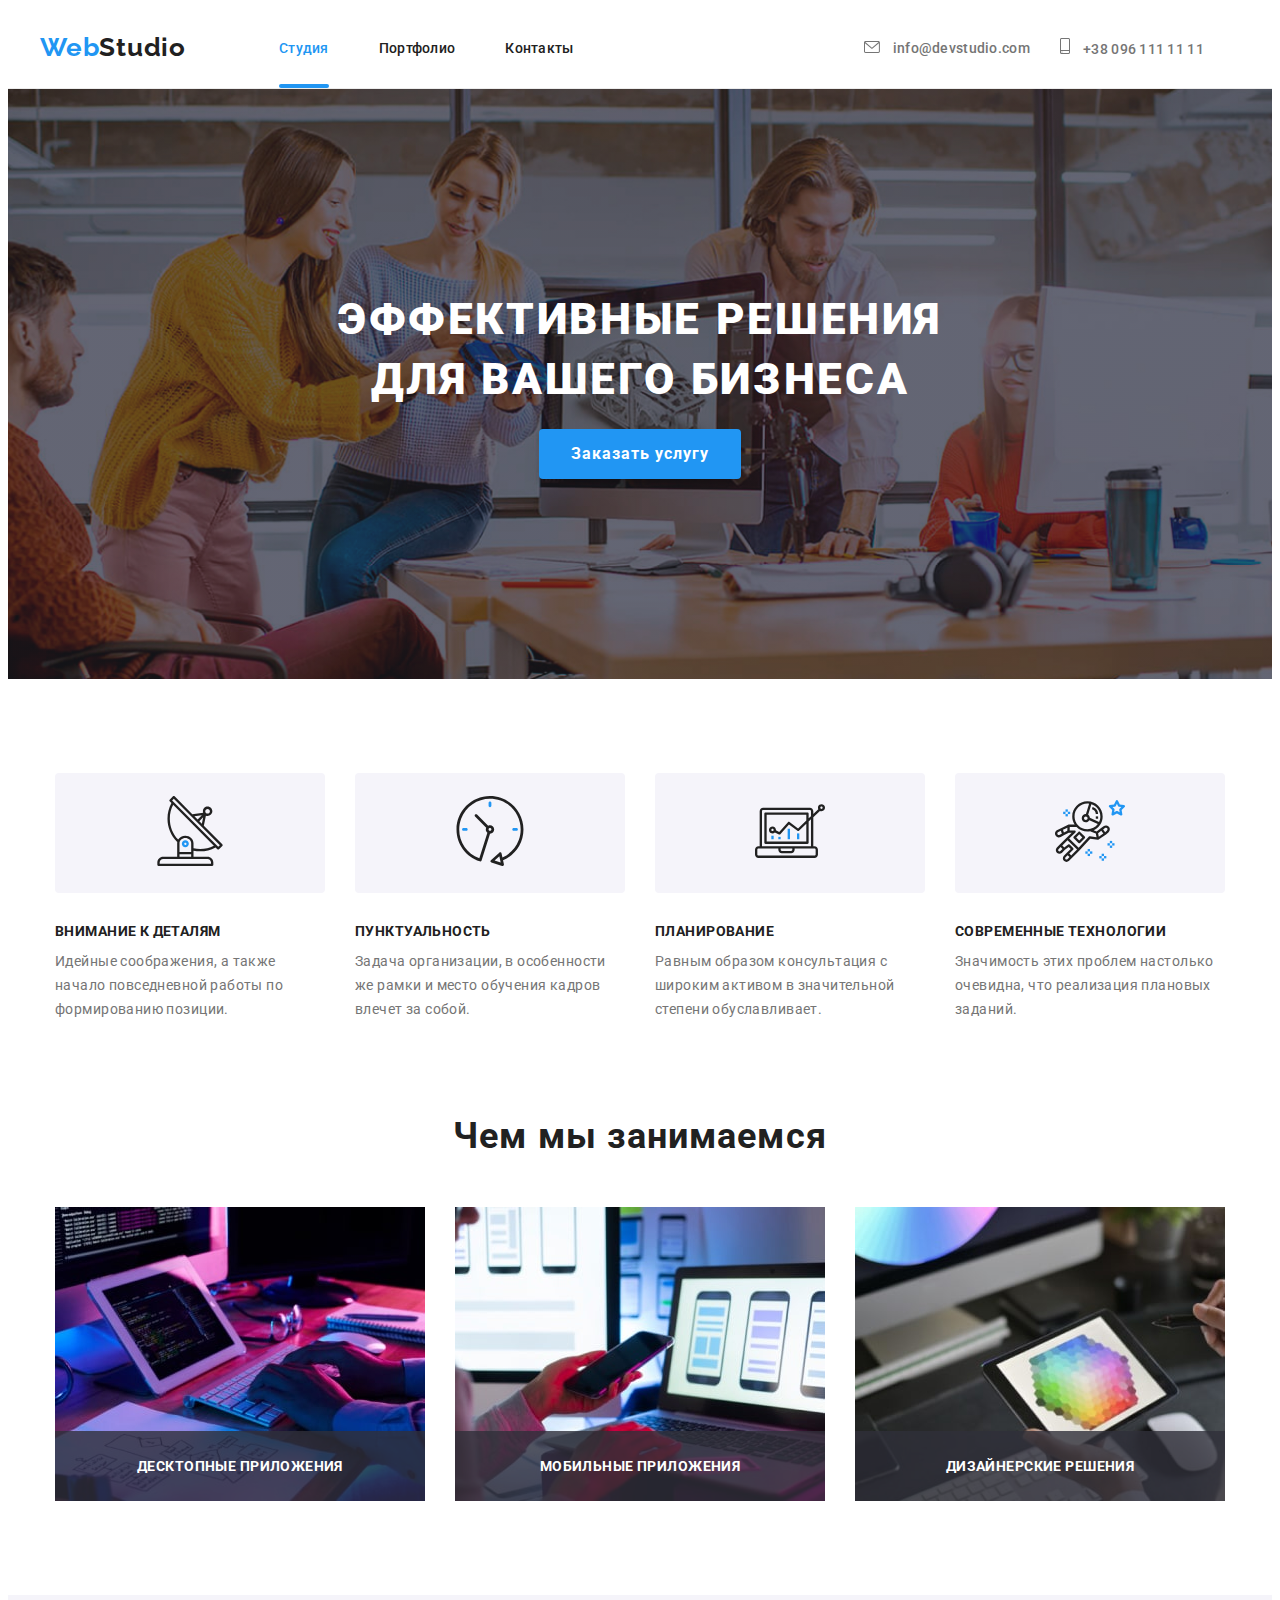
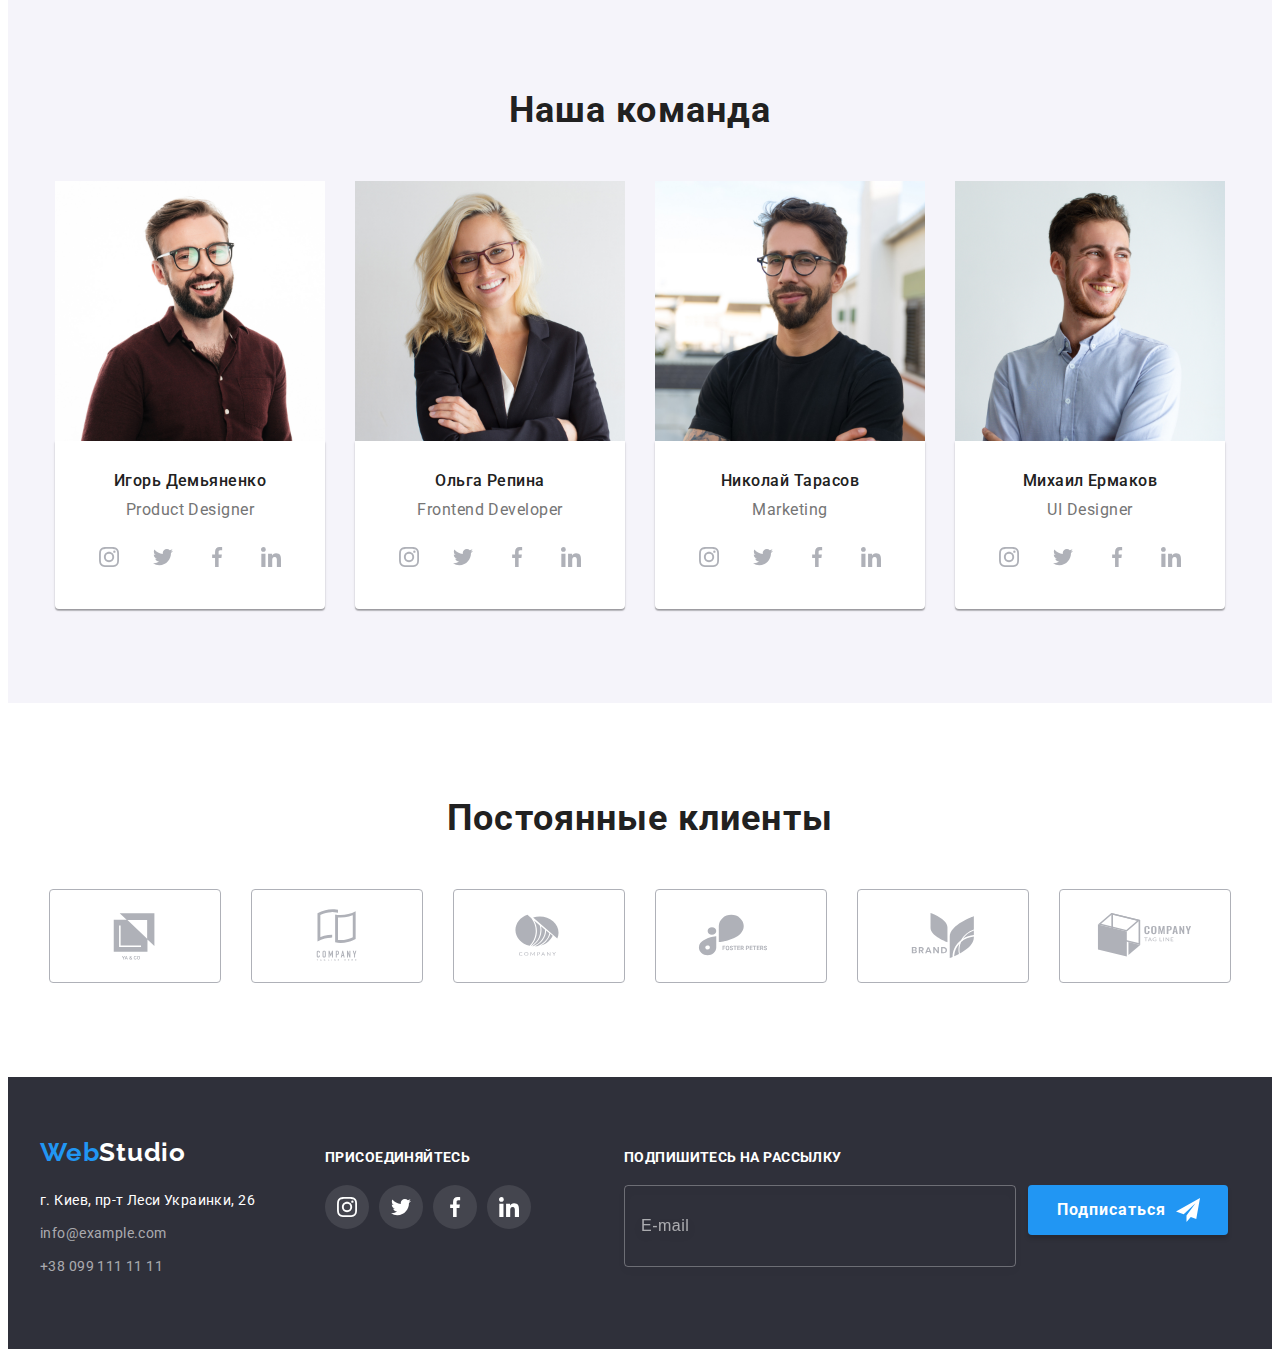
==== commit aa334fa4: "fix" ====
--- a/index.html
+++ b/index.html
@@ -41,7 +41,7 @@
         </nav>
         <div class="cont-list">
         <ul class="header-contact-list">
-            <li class="header-contact-item">
+            <li class="header-contact-item header-contact-item1">
                 <a href="mailto:info@devstudio.com" class="header-mailto">
                     <svg class="contacts-icon" width="16px" height="12px">
                         <use href="./img/icons.svg#icon-envelope"></use>
@@ -173,7 +173,13 @@
             <ul class="occupation-section-list">
                 <li class="occupation-section-item">
                     <div class="occupation-cover-wrap">
-                    <img src="./img/img1-min.jpg" alt="Занятия" width="370" height="294"/>
+                    <picture>
+                        <source
+                            srcset="./img/img1-min.jpg 1x, ./img/img1-min2x.jpg 2x"
+                        />
+                        <img src="./img/img1-min.jpg" alt="Занятия" width="370" height="294">
+                    </picture>
+                    <!-- <img srcset="./img/img1-min.jpg 1x, ./img/img1-min2x.jpg 2x" src="./img/img1-min.jpg" alt="Занятия" width="370" height="294"/> -->
                     <p class="occupation-cover-text">
                         Десктопные приложения
                     </p>
@@ -181,7 +187,7 @@
                 </li>
                 <li class="occupation-section-item">
                     <div class="occupation-cover-wrap">
-                    <img src="./img/img2-min.jpg" alt="Занятия" width="370" height="294"/>
+                    <img srcset="./img/img2-min.jpg 1x, ./img/img2-min2x.jpg 2x" src="./img/img2-min.jpg" alt="Занятия" width="370" height="294"/>
                     <p class="occupation-cover-text">
                         Мобильные приложения
                     </p>
@@ -189,7 +195,7 @@
                 </li>
                 <li class="occupation-section-item">
                     <div class="occupation-cover-wrap">
-                    <img src="./img/img3-min.jpg" alt="Занятия" width="370" height="294"/>
+                    <img srcset="./img/img3-min.jpg 1x, ./img/img3-min2x.jpg 2x" src="./img/img3-min.jpg" alt="Занятия" width="370" height="294"/>
                     <p class="occupation-cover-text">
                         Дизайнерские решения
                     </p>
@@ -206,9 +212,39 @@
         </h2>
             <ul class="team-section-list">
                 <li class="team-section-item team-section-item1">
-                    <img src="./img/img1-mob.jpg" alt="Команда" class="mob1"/>
-                    <img src="./img/img1-tab.jpg" alt="Команда" class="tab1"/>
-                    <img src="./img/img1-desk.jpg" alt="Команда" class="desk1"/>
+                    <picture>
+                        <source
+                            srcset="./img/img1-desk.jpg 1x, ./img/img1-desk2x.jpg 2x"
+                            media="(min-width: 1200px)"
+                        />
+                        <source
+                            srcset="./img/img1-tab.jpg 1x, ./img/img1-tab2x.jpg 2x"
+                            media="(min-width: 768px)"
+                        />
+                        <source
+                            srcset="./img/img1-mob.jpg 1x, ./img/img1-mob2x.jpg 2x"
+                            media="(max-width: 767px)"
+                        />
+                        <img src="./img/img1-mob.jpg" alt="Команда" class="team-img">
+                    </picture>
+                    <!-- <img 
+                        srcset="./img/img1-mob.jpg 1x, ./img/img1-mob2x.jpg 2x"
+                        src="./img/img1-mob.jpg" 
+                        alt="Команда" 
+                        class="mob1"
+                    />
+                    <img 
+                        srcset="./img/img1-tab.jpg 1x, ./img/img1-tab2x.jpg 2x"
+                        src="./img/img1-tab.jpg" 
+                        alt="Команда" 
+                        class="tab1"
+                    />
+                    <img 
+                        srcset="./img/img1-desk.jpg 1x, ./img/img1-desk2x.jpg 2x"
+                        src="./img/img1-desk.jpg" 
+                        alt="Команда" 
+                        class="desk1"
+                    /> -->
                     <div class="team-container">
                     <h3 class="team-section-additional-title">
                         Игорь Демьяненко
@@ -249,9 +285,39 @@
                     </div>
                 </li>
                 <li class="team-section-item team-section-item2">
-                    <img src="./img/img2-mob.jpg" alt="Команда" class="mob1"/>
-                    <img src="./img/img2-tab.jpg" alt="Команда" class="tab1"/>
-                    <img src="./img/img2-desk.jpg" alt="Команда" class="desk1"/>
+                    <picture>
+                        <source
+                            srcset="./img/img2-desk.jpg 1x, ./img/img2-desk2x.jpg 2x"
+                            media="(min-width: 1200px)"
+                        />
+                        <source
+                            srcset="./img/img2-tab.jpg 1x, ./img/img2-tab2x.jpg 2x"
+                            media="(min-width: 768px)"
+                        />
+                        <source
+                            srcset="./img/img2-mob.jpg 1x, ./img/img2-mob2x.jpg 2x"
+                            media="(max-width: 767px)"
+                        />
+                        <img src="./img/img2-mob.jpg" alt="Команда" class="team-img">
+                    </picture>
+                    <!-- <img 
+                        srcset="./img/img2-mob.jpg 1x, ./img/img2-mob2x.jpg 2x"
+                        src="./img/img2-mob.jpg" 
+                        alt="Команда" 
+                        class="mob1"
+                    />
+                    <img 
+                        srcset="./img/img2-tab.jpg 1x, ./img/img2-tab2x.jpg 2x"
+                        src="./img/img2-tab.jpg" 
+                        alt="Команда" 
+                        class="tab1"
+                    />
+                    <img 
+                        srcset="./img/img2-desk.jpg 1x, ./img/img2-desk2x.jpg 2x"
+                        src="./img/img2-desk.jpg" 
+                        alt="Команда" 
+                        class="desk1"
+                    /> -->
                     <div class="team-container">
                     <h3 class="team-section-additional-title">
                         Ольга Репина
@@ -292,9 +358,39 @@
                     </div>
                 </li>
                 <li class="team-section-item team-section-item3">
-                    <img src="./img/img3-mob.jpg" alt="Команда" class="mob1"/>
-                    <img src="./img/img3-tab.jpg" alt="Команда" class="tab1"/>
-                    <img src="./img/img3-desk.jpg" alt="Команда" class="desk1"/>
+                    <picture>
+                        <source
+                            srcset="./img/img3-desk.jpg 1x, ./img/img3-desk2x.jpg 2x"
+                            media="(min-width: 1200px)"
+                        />
+                        <source
+                            srcset="./img/img3-tab.jpg 1x, ./img/img3-tab2x.jpg 2x"
+                            media="(min-width: 768px)"
+                        />
+                        <source
+                            srcset="./img/img3-mob.jpg 1x, ./img/img3-mob2x.jpg 2x"
+                            media="(max-width: 767px)"
+                        />
+                        <img src="./img/img3-mob.jpg" alt="Команда" class="team-img">
+                    </picture>
+                    <!-- <img 
+                        srcset="./img/img3-mob.jpg 1x, ./img/img3-mob2x.jpg 2x"
+                        src="./img/img3-mob.jpg" 
+                        alt="Команда" 
+                        class="mob1"
+                    />
+                    <img 
+                        srcset="./img/img3-tab.jpg 1x, ./img/img3-tab2x.jpg 2x"
+                        src="./img/img3-tab.jpg" 
+                        alt="Команда" 
+                        class="tab1"
+                    />
+                    <img 
+                        srcset="./img/img3-desk.jpg 1x, ./img/img3-desk2x.jpg 2x"
+                        src="./img/img3-desk.jpg" 
+                        alt="Команда" 
+                        class="desk1"
+                    /> -->
                     <div class="team-container">
                     <h3 class="team-section-additional-title">
                         Николай Тарасов
@@ -335,9 +431,39 @@
                     </div>
                 </li>
                 <li class="team-section-item team-section-item4">
-                    <img src="./img/img4-mob.jpg" alt="Команда" class="mob1"/>
-                    <img src="./img/img4-tab.jpg" alt="Команда" class="tab1"/>
-                    <img src="./img/img4-desk.jpg" alt="Команда" class="desk1"/>
+                    <picture>
+                        <source
+                            srcset="./img/img4-desk.jpg 1x, ./img/img4-desk2x.jpg 2x"
+                            media="(min-width: 1200px)"
+                        />
+                        <source
+                            srcset="./img/img4-tab.jpg 1x, ./img/img4-tab2x.jpg 2x"
+                            media="(min-width: 768px)"
+                        />
+                        <source
+                            srcset="./img/img4-mob.jpg 1x, ./img/img4-mob2x.jpg 2x"
+                            media="(max-width: 767px)"
+                        />
+                        <img src="./img/img4-mob.jpg" alt="Команда" class="team-img">
+                    </picture>
+                    <!-- <img 
+                        srcset="./img/img4-mob.jpg 1x, ./img/img4-mob2x.jpg 2x"
+                        src="./img/img4-mob.jpg" 
+                        alt="Команда" 
+                        class="mob1"
+                    />
+                    <img 
+                        srcset="./img/img4-tab.jpg 1x, ./img/img4-tab2x.jpg 2x"
+                        src="./img/img4-tab.jpg" 
+                        alt="Команда" 
+                        class="tab1"
+                    />
+                    <img 
+                        srcset="./img/img4-desk.jpg 1x, ./img/img4-desk2x.jpg 2x"
+                        src="./img/img4-desk.jpg" 
+                        alt="Команда" 
+                        class="desk1"
+                    /> -->
                     <div class="team-container">
                     <h3 class="team-section-additional-title">
                         Михаил Ермаков
@@ -579,7 +705,7 @@
                         value="true"
                         />
                         <label for="policy" class="check-text">
-                            <span>
+                            <span class="check-icon-span">
                                 <svg class="check-icon" width="13" height="10">
                                     <use href="./img/icons.svg#icon-check"></use>
                                 </svg>
--- a/css/main.min.css
+++ b/css/main.min.css
@@ -1 +1 @@
-p,h1,h2,h3,h4,h5,h6{margin:0}ul,ol{margin:0;padding-left:0}address{font-style:normal}a{color:currentColor}img{display:block}button{cursor:pointer}body{font-family:"Roboto",sans-serif}.list{list-style:none}:root{--primary-text-color: #757575;--primary-title-color: #212121;--accent-color: #2196f3;--primary-white-color: #FFFFFF}.container{width:100%;margin-left:auto;margin-right:auto;padding-left:15px;padding-right:15px}@media screen and (min-width: 480px){.container{width:480px}}@media screen and (min-width: 768px){.container{width:768px}}@media screen and (min-width: 1200px){.container{width:1200px}}.mobile-menu{position:fixed;top:0;left:0;width:100%;height:100%;z-index:100;background-color:#fff;opacity:0;visibility:hidden;pointer-events:none;transition:250ms cubic-bezier(0.4, 0, 0.2, 1)}.mobile-menu.is-open{opacity:1;visibility:visible;pointer-events:auto}.mobile-menu-close-btn{position:absolute;top:10px;right:15px;background-color:rgba(0,0,0,0);border:0;padding:0;line-height:0}.mobile-menu-close-icon{width:40px;height:40px}.mobile-menu-container{position:relative;padding-left:40px}a{text-decoration:none}.mobile-menu-item{font-weight:500;font-size:40px;line-height:1.175;letter-spacing:.02em;color:#212121}.cur{color:#2196f3}.mobile-menu-item1{padding-top:48px}.mobile-menu-item2{margin-top:32px;margin-bottom:32px}.mobile-menu-item3{margin-bottom:200px}.mobile-menu-contact-tel{font-weight:500;font-size:34px;line-height:1.1764705882;letter-spacing:.02em;color:#2196f3}.mobile-menu-contact-mailto{font-weight:500;font-size:24px;line-height:1.1666666667;letter-spacing:.02em;color:#757575}.mobile-menu-contact-mailto{margin-top:32px;margin-bottom:64px}.mobile-menu-soc-item{font-weight:500;font-size:18px;line-height:1.2222222222;letter-spacing:.02em;color:#2196f3;padding-right:10px;margin-left:10px}.mobile-menu-soc-item:not(:last-child){border-right:1px solid rgba(33,33,33,.2)}.mobile-menu-soc-item1{margin-left:0}.mobile-menu-soc-list{display:flex;flex-wrap:wrap}.mobile-menu-close-icon:focus{fill:#2196f3}.mobile-menu-close-icon:hover{fill:#2196f3}.icon-mobile-menu:focus{fill:#2196f3}.icon-mobile-menu:hover{fill:#2196f3}.header{background-color:var(--primary-white-color);border-bottom:1px solid #ececec}.header>.container{align-items:center}@media screen and (min-width: 768px){.header>.container{display:flex;padding-top:24px;padding-bottom:25px}}.mob-header{align-items:center;padding-top:16px;padding-bottom:16px}@media screen and (min-width: 768px){.mob-header{padding-top:0;padding-bottom:0}}@media screen and (max-width: 767px){.header-nav{display:none}}@media screen and (max-width: 767px){.cont-list{display:none}}.menu-button{margin:0;padding:0;border:0;background-color:rgba(0,0,0,0)}@media screen and (min-width: 768px){.menu-button{display:none}}.menu-button .icon-cross{display:none}.menu-button.is-open .icon-cross{display:block}.menu-button.is-open .icon-menu{display:none}.mob-header{display:flex;justify-content:space-between}.header-menu-list{display:flex}.header-menu-item:not(:last-child){margin-right:50px}.header-logo{font-family:"Raleway";font-style:normal;font-weight:700;font-size:24px;line-height:1.1666666667;letter-spacing:.03em;color:var(--accent-color);margin-right:88px}@media screen and (min-width: 1200px){.header-logo{font-size:26px;line-height:1.1923076923;margin-right:93px}}span{color:var(--primary-title-color)}.header-logo{text-decoration:none}.header-contact-list{display:flex;margin-left:auto}.header-contact-item{margin-left:30px}@media screen and (max-width: 1199px){.header-contact-item{margin-left:50px}}.header-contact-item{display:flex;align-items:center}li{list-style-type:none}.header-link{font-weight:500;font-size:14px;line-height:1.1428571429;letter-spacing:.02em;color:var(--primary-title-color);transition:250ms cubic-bezier(0.4, 0, 0.2, 1)}.current{position:relative;color:#2196f3}.current::after{position:absolute;content:"";width:100%;height:4px;border-radius:2px;background:#2196f3;left:0;bottom:-32px}.header-link{text-decoration:none}.header-link:hover{color:var(--accent-color)}.header-link:focus{color:var(--accent-color)}.header-mailto{font-weight:500;font-size:14px;line-height:1.1428571429;letter-spacing:.02em;color:var(--primary-text-color);transition:250ms cubic-bezier(0.4, 0, 0.2, 1)}@media(min-width: 768px)and (max-width: 1199px){.header-mailto{margin-bottom:10px}}.header-mailto{text-decoration:none}.header-mailto:hover{color:var(--accent-color)}.header-mailto:focus{color:var(--accent-color)}.header-tel:hover{color:var(--accent-color)}.header-tel:focus{color:var(--accent-color)}.header-tel{font-weight:500;font-size:14px;line-height:1.1428571429;letter-spacing:.02em;color:var(--primary-text-color);transition:250ms cubic-bezier(0.4, 0, 0.2, 1)}.header-tel{text-decoration:none}.contacts-icon{fill:currentColor;margin-right:10px;align-self:center}@media screen and (min-width: 768px){.header-contact-list{display:block}}@media screen and (min-width: 1200px){.header-contact-list{display:flex;margin-left:260px}}.hero-section{padding-top:118px;padding-bottom:118px;background-image:linear-gradient(rgba(47, 48, 58, 0.4), rgba(47, 48, 58, 0.4)),url(../img/hero-mobile-bg.jpg);background-repeat:no-repeat;background-position:center;background-size:cover}@media screen and (min-width: 768px){.hero-section{background-image:linear-gradient(rgba(47, 48, 58, 0.4), rgba(47, 48, 58, 0.4)),url(../img/hero-tablet-bg.jpg)}}@media screen and (min-width: 1200px){.hero-section{background-image:linear-gradient(rgba(47, 48, 58, 0.4), rgba(47, 48, 58, 0.4)),url(../img/hero-bg.jpg);padding-top:200px;padding-bottom:200px}}.hero-title{font-weight:900;font-size:26px;line-height:1.6153846154;text-align:center;letter-spacing:.06em;text-transform:uppercase;color:var(--primary-white-color);max-width:360px;margin-left:auto;margin-right:auto;margin-bottom:30px}@media screen and (min-width: 1200px){.hero-title{font-size:44px;line-height:1.3636363636;max-width:696px;margin-bottom:20px}}.hero-btn{font-family:inherit;font-weight:700;font-size:16px;line-height:1.875;display:flex;align-items:center;text-align:center;letter-spacing:.06em;background-color:var(--accent-color);color:var(--primary-white-color);padding:10px 32px;margin-left:auto;margin-right:auto;min-width:200;box-shadow:0px 4px 4px rgba(0,0,0,.15);border-radius:4px;border:none}.quality{padding-top:60px;padding-bottom:60px}@media screen and (min-width: 1200px){.quality{padding-top:94px;padding-bottom:94px}}.quality-title{font-weight:700;font-size:14px;line-height:1.1428571429;letter-spacing:.03em;text-transform:uppercase;color:var(--primary-title-color);margin-bottom:10px;margin-top:30px;text-align:center}@media screen and (min-width: 768px){.quality-title{text-align-last:left}}.quality-text{font-size:14px;line-height:1.7142857143;letter-spacing:.03em;color:var(--primary-text-color);margin-bottom:30px;width:100%}@media screen and (min-width: 768px){.quality-text{width:354px;margin-bottom:0}}@media screen and (min-width: 1200px){.quality-text{width:270px}}.quality-list{display:block;flex-wrap:wrap;justify-content:center;gap:30px}@media screen and (min-width: 768px){.quality-list{display:flex;flex-wrap:wrap}}@media screen and (min-width: 1200px){.quality-list{display:flex}}.quality-soc-icon{fill:#afb1b8}.quality-soc-item{max-width:270px;height:120px;display:flex;justify-content:center;align-items:center;border-radius:4px;background-color:#f5f4fa}@media screen and (min-width: 768px){.quality-soc-item{width:354px}}@media screen and (min-width: 1200px){.quality-soc-item{width:270px}}.occupation-section{padding-bottom:94px;padding-top:0}@media screen and (max-width: 1199px){.occupation-section{display:none}}.occupation-section-list{display:flex;justify-content:center}.occupation-section-item:not(:last-child){margin-right:30px}.occupation-section-title{font-weight:700;font-size:36px;line-height:1.1666666667;text-align:center;letter-spacing:.03em;color:var(--primary-title-color);margin-bottom:50px}.occupation-cover-wrap{position:relative;overflow:hidden}.occupation-cover-text{position:absolute;bottom:0;width:370px;height:70px;display:flex;align-items:center;justify-content:center;font-weight:700;font-size:14px;line-height:1.1428571429;letter-spacing:.03em;text-align:center;text-transform:uppercase;color:#fff;background:rgba(47,48,58,.8)}.team-section{padding-bottom:60px;padding-top:60px;background-color:#f5f4fa}@media screen and (min-width: 1200px){.team-section{padding-bottom:64px;padding-top:94px}}.team-section-main-title{font-weight:700;font-size:28px;line-height:1.1785714286;text-align:center;letter-spacing:.03em;color:var(--primary-title-color);margin-bottom:30px}@media screen and (min-width: 1200px){.team-section-main-title{font-size:36px;line-height:1.1666666667;margin-bottom:50px}}.team-section-additional-title{font-weight:500;font-size:16px;line-height:1.1875;text-align:center;letter-spacing:.03em;color:var(--primary-title-color);margin-bottom:10px}.team-section-text{font-size:16px;line-height:1.1875;text-align:center;letter-spacing:.03em;color:var(--primary-text-color);margin-bottom:16px}.team-section-list{display:flex;flex-wrap:wrap;justify-content:center}@media screen and (min-width: 1200px){.team-section-list{flex-wrap:nowrap;gap:30px}}.team-container{padding-top:30px;padding-bottom:30px;background-color:#fff;box-shadow:0px 1px 3px rgba(0,0,0,.12),0px 1px 1px rgba(0,0,0,.14),0px 2px 1px rgba(0,0,0,.2);border-radius:0px 0px 4px 4px}.team-section-item:not(:last-child){margin-bottom:30px}@media screen and (min-width: 768px){.team-section-item3{margin-bottom:0}.team-section-item4{margin-bottom:0}}@media screen and (min-width: 768px){.team-section-item1{margin-right:30px}.team-section-item3{margin-right:30px}}@media screen and (min-width: 768px){.team-section-item1{margin-bottom:30px}}@media screen and (min-width: 1200px){.team-section-item1{margin-right:0px}.team-section-item3{margin-right:0px}}.team-soc-link{width:44px;height:44px;border-radius:50%;display:flex;align-items:center;justify-content:center;transition:fill 250ms cubic-bezier(0.4, 0, 0.2, 1),background-color 250ms cubic-bezier(0.4, 0, 0.2, 1);background-color:#fff}.team-soc-link:hover,.team-soc-link:focus{background-color:#2196f3}.team-soc-link:hover .team-soc-icon{fill:#fff}.team-soc-link:focus .team-soc-icon{fill:#fff}.team-soc-list{display:flex;justify-content:center;gap:10px}.team-soc-icon{fill:#afb1b8}.tab1{display:none}.desk1{display:none}@media screen and (min-width: 768px){.mob1{display:none}.tab1{display:block}}@media screen and (min-width: 1200px){.tab1{display:none}.desk1{display:block}}.mob1{width:100%}.tab1{width:100%}.desk1{width:100%}.clients{padding-top:60px;padding-bottom:60px}@media screen and (min-width: 1200px){.clients{padding-top:94px;padding-bottom:94px}}.clients-title{font-family:"Roboto";font-style:normal;font-weight:700;font-size:28px;line-height:1.1785714286;text-align:center;letter-spacing:.03em;color:#212121;margin-bottom:30px}@media screen and (min-width: 1200px){.clients-title{font-size:36px;line-height:1.1666666667;margin-bottom:50px}}.clients-soc-list{display:flex;justify-content:center;gap:30px;flex-wrap:wrap}.clients-soc-icon{fill:#afb1b8;transition:250ms cubic-bezier(0.4, 0, 0.2, 1)}.clients-soc-link{border:1px solid #afb1b8;border-radius:4px;display:block;width:210px;height:92px;display:flex;align-items:center;justify-content:center}@media screen and (max-width: 479px){.clients-soc-link{width:40vw}}@media screen and (min-width: 768px){.clients-soc-link{width:226px}}@media screen and (min-width: 1200px){.clients-soc-link{width:170px}}.clients-soc-link:hover{border-color:#2196f3;cursor:pointer}.clients-soc-link:focus{border-color:#2196f3}.clients-soc-link:focus .clients-soc-icon{fill:#2196f3}.clients-soc-link:hover .clients-soc-icon{fill:#2196f3}.footer{padding-bottom:60px;padding-top:60px;background-color:#2f303a}.footer-adres-item{margin-top:20px;margin-bottom:9px}.footer-mailto-item{margin-bottom:9px}.footer-logo{font-family:"Raleway";font-style:normal;font-weight:700;font-size:26px;line-height:1.1923076923;letter-spacing:.03em;color:var(--accent-color);text-decoration:none}.logo-span{color:var(--primary-white-color)}.footer-link{font-size:14px;line-height:1.7142857143;letter-spacing:.03em;color:var(--primary-white-color);text-decoration:none;font-style:normal;transition:250ms cubic-bezier(0.4, 0, 0.2, 1)}.footer-link:focus{color:var(--accent-color)}.footer-link:hover{color:var(--accent-color)}.footer-mailto{font-size:14px;line-height:1.7142857143;letter-spacing:.03em;color:rgba(255,255,255,.6);text-decoration:none;font-style:normal;transition:250ms cubic-bezier(0.4, 0, 0.2, 1)}.footer-mailto:focus{color:var(--accent-color)}.footer-mailto:hover{color:var(--accent-color)}.footer-tel{font-size:14px;line-height:1.7142857143;letter-spacing:.03em;color:rgba(255,255,255,.6);text-decoration:none;font-style:normal;transition:250ms cubic-bezier(0.4, 0, 0.2, 1)}.footer-tel:focus{color:var(--accent-color)}.footer-tel:hover{color:var(--accent-color)}.footer-soc-link{width:44px;height:44px;border-radius:50%;background-color:rgba(255,255,255,.1);display:flex;align-items:center;justify-content:center;transition:250ms cubic-bezier(0.4, 0, 0.2, 1)}.footer-soc-link:hover,.footer-soc-link:focus{background-color:#2196f3}.footer-soc-link:hover .footer-soc-icon{fill:#fff}.footer-soc-link:focus .footer-soc-icon{fill:#fff}.footer-soc-list{display:flex;gap:10px;justify-content:center;margin-bottom:60px}.footer-soc-icon{fill:#fff}.footer-title{font-family:"Roboto";font-style:normal;font-weight:700;font-size:14px;line-height:1.1428571429;letter-spacing:.03em;text-transform:uppercase;color:#fff;margin-bottom:20px;margin-top:60px}.footer-container{text-align:center}.subscribe-title{font-weight:700;font-size:14px;line-height:1.1428571429;letter-spacing:.03em;text-transform:uppercase;color:#fff;margin-bottom:20px}.subscribe-btn{font-family:inherit;font-weight:700;font-size:16px;line-height:1.875;display:flex;align-items:center;text-align:center;letter-spacing:.06em;background-color:var(--accent-color);color:var(--primary-white-color);box-shadow:0px 4px 4px rgba(0,0,0,.15);border-radius:4px;min-width:200;border:none;margin-left:12px;padding:10px 28px 10px 29px;margin-left:auto;margin-right:auto;margin-top:20px}.subscribe-icon{margin-left:10px;fill:#fff}.subscribe-input{width:100%;height:50px;padding:15px 16px;background-color:rgba(0,0,0,0);border:1px solid rgba(255,255,255,.3);filter:drop-shadow(0px 4px 4px rgba(0, 0, 0, 0.15));border-radius:4px;color:var(--primary-white-color)}input::placeholder{font-weight:400;font-size:16px;line-height:1.25;display:flex;align-items:center;letter-spacing:.03em;color:rgba(255,255,255,.6)}@media(min-width: 768px)and (max-width: 1199px){.footer-tablet-container{display:flex;align-items:flex-end;justify-content:space-between}.footer-title{margin-top:0}.subscribe-title{margin-top:60px}.subscribe-input{width:450px}.container-left{margin-left:61px}.container-righ{margin-right:74px}}@media screen and (min-width: 1200px){.footer-tablet-container{display:flex}.footer-container{display:flex}.container-righ{margin-left:70px}.subscribe-list{display:flex}.footer-title{margin-top:12px}.container-right{margin-top:12px}.container-right{margin-left:93px}.subscribe-btn{margin-top:0}.subscribe-input{width:358px;margin-right:12px}.subscribe-title{text-align:left}.footer-title{text-align:left}.footer-logo{display:flex}.footer-link{display:flex}.footer-mailto{display:flex}.footer-tel{display:flex}}.portfolio-section{padding-top:60px;padding-bottom:60px}@media screen and (min-width: 1200px){.portfolio-section{padding-top:94px;padding-bottom:94px}}.portfolio-btn-list{display:flex;margin-bottom:50px;justify-content:center;flex-wrap:wrap}@media screen and (max-width: 767px){.portfolio-btn-list{justify-content:flex-start}}.portfolio-item{width:100%}.port-img{width:100%}@media screen and (min-width: 768px){.portfolio-item{width:354px}}.portfolio-btn-item:not(:last-child){margin-right:8px}.portfolio-list{display:flex;flex-wrap:wrap;gap:30px}.portfolio-title{margin-bottom:4px}.portfolio-btn{font-family:inherit;font-weight:500;font-size:16px;line-height:1.625;text-align:center;letter-spacing:.03em;background-color:#f5f4fa;color:var(--primary-title-color);padding:6px 22px;border:none;border-radius:4px;transition:250ms cubic-bezier(0.4, 0, 0.2, 1)}.portfolio-btn:hover,.portfolio-btn:focus{color:var(--primary-white-color);background-color:var(--accent-color);box-shadow:0px 3px 1px rgba(0,0,0,.1),0px 1px 2px rgba(0,0,0,.08),0px 2px 2px rgba(0,0,0,.12)}@media screen and (max-width: 767px){.portfolio-btn1{margin-top:15px}}@media screen and (max-width: 399px){.portfolio-btn2{margin-top:15px}}.portfolio-item:hover .portfolio-cover-text{transform:translateY(0)}.portfolio-cover-wrap{position:relative;overflow:hidden}.portfolio-cover-text{position:absolute;top:0;left:0;font-size:18px;line-height:1.5555555556;letter-spacing:.03em;padding:110px 24px;color:#fff;background:rgba(33,150,243,.9);transform:translateY(100%);transition:250ms cubic-bezier(0.4, 0, 0.2, 1)}@media screen and (min-width: 768px){.portfolio-cover-text{padding:63px 24px}}.portfolio-title{font-weight:700;font-size:17px;line-height:2;letter-spacing:.06em;color:var(--primary-title-color)}.portfolio-text{font-size:16px;line-height:1.875;letter-spacing:.03em;color:var(--primary-text-color)}.additional-container{padding:20px 24px;border:1px solid #eee}.port-container{transition:250ms cubic-bezier(0.4, 0, 0.2, 1)}.port-container:hover{box-shadow:0px 1px 1px rgba(0,0,0,.12),0px 4px 4px rgba(0,0,0,.06),1px 4px 6px rgba(0,0,0,.16);cursor:pointer}.port-container:focus{box-shadow:0px 1px 1px rgba(0,0,0,.12),0px 4px 4px rgba(0,0,0,.06),1px 4px 6px rgba(0,0,0,.16)}.backdrop{position:fixed;background:rgba(0,0,0,.2);top:0%;width:100vw;height:100vh;transition:opacity 250ms cubic-bezier(0.4, 0, 0.2, 1),visibility 250ms cubic-bezier(0.4, 0, 0.2, 1)}.backdrop.is-hidden .modal{transform:translate(-50%, -50%) scale(0) rotate(360deg)}.modal{width:450px;max-height:609px;background:#fff;box-shadow:0px 1px 3px rgba(0,0,0,.12),0px 1px 1px rgba(0,0,0,.14),0px 2px 1px rgba(0,0,0,.2);border-radius:4px;position:absolute;top:50%;left:50%;transform:translate(-50%, -50%) scale(1) rotate(0);transition:transform 250ms cubic-bezier(0.4, 0, 0.2, 1);padding:40px}@media screen and (min-width: 1200px){.modal{width:528px;height:581px}}.modal-close{position:absolute;top:8px;right:8px;width:30px;height:30px;background:rgba(0,0,0,0);border:1px solid rgba(0,0,0,.1);border-radius:50%;display:flex;justify-content:center;align-items:center}.modal-close:hover .close-icon{fill:var(--accent-color)}.modal-title{font-weight:700;font-size:20px;line-height:1.5;text-align:center;letter-spacing:.03em;color:#212121;text-align:center;margin-bottom:12px}@media screen and (min-width: 1200px){.modal-title{line-height:1.15}}.modal-input{width:100%;height:40px;border:1px solid rgba(33,33,33,.2);border-radius:4px;font-size:16px;padding-left:42px;transition:250ms cubic-bezier(0.4, 0, 0.2, 1)}.modal-input:hover,.modal-input:focus{border-color:#2196f3;cursor:pointer}.modal-input:hover+.modal-icon{fill:#2196f3}.modal-input:focus+.modal-icon{fill:#2196f3}.modal-btn{font-family:inherit;font-weight:700;font-size:16px;line-height:1.875;display:flex;align-items:center;text-align:center;letter-spacing:.06em;color:#fff;padding:10px 55px 10px 56px;background:#2196f3;box-shadow:0px 4px 4px rgba(0,0,0,.15);border-radius:4px;min-width:200px;border:none;margin-left:auto;margin-right:auto}.modal-label{font-weight:400;font-size:12px;line-height:1.1666666667;letter-spacing:.01em;color:#757575;display:block;margin-bottom:4px}.modal-text{height:120px;width:100%;border:1px solid rgba(33,33,33,.2);border-radius:4px;resize:none;padding:12px 16px;transition:250ms cubic-bezier(0.4, 0, 0.2, 1)}.modal-text:hover{border-color:#2196f3;cursor:pointer}.modal-text:focus{border-color:#2196f3}.modal-icon{position:absolute;left:12px;top:50%;transform:translateY(-50%);transition:250ms cubic-bezier(0.4, 0, 0.2, 1)}.modal-field{margin-bottom:10px}.is-hidden{opacity:0;visibility:hidden;pointer-events:0}.input-wrap{position:relative}.close-icon{transition:250ms cubic-bezier(0.4, 0, 0.2, 1)}::placeholder{font-weight:400;font-size:14px;line-height:1.1428571429;letter-spacing:.01em;color:rgba(117,117,117,.5)}.check-link{color:#2196f3}.check-text{font-weight:400;font-size:12px;line-height:1.1666666667;letter-spacing:.03em;color:#757575;display:flex;align-items:center}.check-text span{width:16px;height:15px;border:2px solid #212121;border-radius:2px;margin-right:10px;display:flex;justify-content:center;align-items:center}@media screen and (min-width: 1200px){.check-text{font-size:14px;line-height:1.7142857143}}.check-icon{fill:rgba(0,0,0,0)}.visually-hidden{position:absolute;white-space:nowrap;width:1px;height:1px;overflow:hidden;border:0;padding:0;clip:rect(0 0 0 0);clip-path:inset(50%);margin:-1px}.modal-check:checked+.check-text span{background-color:#2196f3;border:none}.modal-check:checked+.check-text .check-icon{fill:#fff}.check-mod{margin-top:20px;margin-bottom:30px;display:flex;justify-content:center;align-items:center}/*# sourceMappingURL=main.min.css.map */+p,h1,h2,h3,h4,h5,h6{margin:0}ul,ol{margin:0;padding-left:0}address{font-style:normal}a{color:currentColor}img{display:block}button{cursor:pointer}body{font-family:"Roboto",sans-serif}.list{list-style:none}:root{--primary-text-color: #757575;--primary-title-color: #212121;--accent-color: #2196f3;--primary-white-color: #FFFFFF}.container{width:100%;margin-left:auto;margin-right:auto;padding-left:15px;padding-right:15px}@media screen and (min-width: 480px){.container{width:480px}}@media screen and (min-width: 768px){.container{width:768px}}@media screen and (min-width: 1200px){.container{width:1200px}}.mobile-menu{position:fixed;top:0;left:0;width:100%;height:100%;z-index:100;background-color:#fff;opacity:0;visibility:hidden;pointer-events:none;transition:250ms cubic-bezier(0.4, 0, 0.2, 1)}.mobile-menu.is-open{opacity:1;visibility:visible;pointer-events:auto}.mobile-menu-close-btn{position:absolute;top:10px;right:15px;background-color:rgba(0,0,0,0);border:0;padding:0;line-height:0}.mobile-menu-close-icon{width:40px;height:40px}.mobile-menu-container{position:relative;padding-left:40px}a{text-decoration:none}.mobile-menu-item{font-weight:500;font-size:40px;line-height:1.175;letter-spacing:.02em;color:#212121}.cur{color:#2196f3}.mobile-menu-item1{padding-top:48px}.mobile-menu-item2{margin-top:32px;margin-bottom:32px}.mobile-menu-item3{margin-bottom:200px}.mobile-menu-contact-tel{font-weight:500;font-size:34px;line-height:1.1764705882;letter-spacing:.02em;color:#2196f3}.mobile-menu-contact-mailto{font-weight:500;font-size:24px;line-height:1.1666666667;letter-spacing:.02em;color:#757575}.mobile-menu-contact-mailto{margin-top:32px;margin-bottom:64px}.mobile-menu-soc-item{font-weight:500;font-size:18px;line-height:1.2222222222;letter-spacing:.02em;color:#2196f3;padding-right:10px;margin-left:10px}.mobile-menu-soc-item:not(:last-child){border-right:1px solid rgba(33,33,33,.2)}.mobile-menu-soc-item1{margin-left:0}.mobile-menu-soc-list{display:flex;flex-wrap:wrap}.mobile-menu-close-icon:focus{fill:#2196f3}.mobile-menu-close-icon:hover{fill:#2196f3}.icon-mobile-menu:focus{fill:#2196f3}.icon-mobile-menu:hover{fill:#2196f3}.header{background-color:var(--primary-white-color);border-bottom:1px solid #ececec}.header>.container{align-items:center}@media screen and (min-width: 768px){.header>.container{display:flex;padding-top:24px;padding-bottom:25px}}.mob-header{align-items:center;padding-top:16px;padding-bottom:16px}@media screen and (min-width: 768px){.mob-header{padding-top:0;padding-bottom:0}}@media screen and (max-width: 767px){.header-nav{display:none}}@media screen and (max-width: 767px){.cont-list{display:none}}.menu-button{margin:0;padding:0;border:0;background-color:rgba(0,0,0,0)}@media screen and (min-width: 768px){.menu-button{display:none}}.menu-button .icon-cross{display:none}.menu-button.is-open .icon-cross{display:block}.menu-button.is-open .icon-menu{display:none}.mob-header{display:flex;justify-content:space-between}.header-menu-list{display:flex}.header-menu-item:not(:last-child){margin-right:50px}.header-logo{font-family:"Raleway";font-style:normal;font-weight:700;font-size:24px;line-height:1.1666666667;letter-spacing:.03em;color:var(--accent-color);margin-right:88px}@media screen and (min-width: 1200px){.header-logo{font-size:26px;line-height:1.1923076923;margin-right:93px}}span{color:var(--primary-title-color)}.header-logo{text-decoration:none}.header-contact-list{display:flex;margin-left:auto}.header-contact-item{margin-left:30px}@media screen and (max-width: 1199px){.header-contact-item{margin-left:50px}}.header-contact-item{display:flex;align-items:center}li{list-style-type:none}.header-link{font-weight:500;font-size:14px;line-height:1.1428571429;letter-spacing:.02em;color:var(--primary-title-color);transition:250ms cubic-bezier(0.4, 0, 0.2, 1)}.current{position:relative;color:#2196f3}.current::after{position:absolute;content:"";width:100%;height:4px;border-radius:2px;background:#2196f3;left:0;bottom:-32px}.header-link{text-decoration:none}.header-link:hover{color:var(--accent-color)}.header-link:focus{color:var(--accent-color)}@media(min-width: 768px)and (max-width: 1199px){.header-contact-item1{margin-bottom:10px}}.header-mailto{font-weight:500;font-size:14px;line-height:1.1428571429;letter-spacing:.02em;color:var(--primary-text-color);transition:250ms cubic-bezier(0.4, 0, 0.2, 1)}.header-mailto{text-decoration:none}.header-mailto:hover{color:var(--accent-color)}.header-mailto:focus{color:var(--accent-color)}.header-tel:hover{color:var(--accent-color)}.header-tel:focus{color:var(--accent-color)}.header-tel{font-weight:500;font-size:14px;line-height:1.1428571429;letter-spacing:.02em;color:var(--primary-text-color);transition:250ms cubic-bezier(0.4, 0, 0.2, 1)}.header-tel{text-decoration:none}.contacts-icon{fill:currentColor;margin-right:10px;align-self:center}@media screen and (min-width: 768px){.header-contact-list{display:block}}@media screen and (min-width: 1200px){.header-contact-list{display:flex;margin-left:260px}}.hero-section{padding-top:118px;padding-bottom:118px;background-image:linear-gradient(rgba(47, 48, 58, 0.4), rgba(47, 48, 58, 0.4)),url(../img/hero-mobile-bg.jpg);background-repeat:no-repeat;background-position:center;background-size:cover}@media screen and (min-device-pixel-ratio: 2)and (max-width: 767px),screen and (min-resolution: 192dpi)and (max-width: 767px),screen and (min-resolution: 2dppx)and (max-width: 767px){.hero-section{background-image:linear-gradient(rgba(47, 48, 58, 0.4), rgba(47, 48, 58, 0.4)),url(../img/hero-mobile2x-bg.jpg)}}@media screen and (min-width: 768px){.hero-section{background-image:linear-gradient(rgba(47, 48, 58, 0.4), rgba(47, 48, 58, 0.4)),url(../img/hero-tablet-bg.jpg)}}@media screen and (min-device-pixel-ratio: 2)and (min-width: 768px),screen and (min-resolution: 192dpi)and (min-width: 768px),screen and (min-resolution: 2dppx)and (min-width: 768px){.hero-section{background-image:linear-gradient(rgba(47, 48, 58, 0.4), rgba(47, 48, 58, 0.4)),url(../img/hero-tablet2x-bg.jpg)}}@media screen and (min-width: 1200px){.hero-section{background-image:linear-gradient(rgba(47, 48, 58, 0.4), rgba(47, 48, 58, 0.4)),url(../img/hero-bg.jpg);padding-top:200px;padding-bottom:200px}}@media screen and (min-device-pixel-ratio: 2)and (min-width: 1200px),screen and (min-resolution: 192dpi)and (min-width: 1200px),screen and (min-resolution: 2dppx)and (min-width: 1200px){.hero-section{background-image:linear-gradient(rgba(47, 48, 58, 0.4), rgba(47, 48, 58, 0.4)),url(../img/hero2x-bg.jpg)}}.hero-title{font-weight:900;font-size:26px;line-height:1.6153846154;text-align:center;letter-spacing:.06em;text-transform:uppercase;color:var(--primary-white-color);max-width:360px;margin-left:auto;margin-right:auto;margin-bottom:30px}@media screen and (min-width: 1200px){.hero-title{font-size:44px;line-height:1.3636363636;max-width:696px;margin-bottom:20px}}.hero-btn{font-family:inherit;font-weight:700;font-size:16px;line-height:1.875;display:flex;align-items:center;text-align:center;letter-spacing:.06em;background-color:var(--accent-color);color:var(--primary-white-color);padding:10px 32px;margin-left:auto;margin-right:auto;min-width:200;box-shadow:0px 4px 4px rgba(0,0,0,.15);border-radius:4px;border:none}.quality{padding-top:60px;padding-bottom:60px}@media screen and (min-width: 1200px){.quality{padding-top:94px;padding-bottom:94px}}.quality-title{font-weight:700;font-size:14px;line-height:1.1428571429;letter-spacing:.03em;text-transform:uppercase;color:var(--primary-title-color);margin-bottom:10px;margin-top:30px;text-align:center}@media screen and (min-width: 768px){.quality-title{text-align-last:left}}.quality-text{font-size:14px;line-height:1.7142857143;letter-spacing:.03em;color:var(--primary-text-color);margin-bottom:30px;width:100%}@media screen and (min-width: 768px){.quality-text{width:354px;margin-bottom:0}}@media screen and (min-width: 1200px){.quality-text{width:270px}}.quality-list{display:block;flex-wrap:wrap;justify-content:center;gap:30px}@media screen and (min-width: 768px){.quality-list{display:flex;flex-wrap:wrap}}@media screen and (min-width: 1200px){.quality-list{display:flex}}.quality-soc-icon{fill:#afb1b8}.quality-soc-item{max-width:450px;height:120px;display:flex;justify-content:center;align-items:center;border-radius:4px;background-color:#f5f4fa}@media screen and (min-width: 768px){.quality-soc-item{width:354px}}@media screen and (min-width: 1200px){.quality-soc-item{width:270px}}.occupation-section{padding-bottom:94px;padding-top:0}@media screen and (max-width: 1199px){.occupation-section{display:none}}.occupation-section-list{display:flex;justify-content:center}.occupation-section-item:not(:last-child){margin-right:30px}.occupation-section-title{font-weight:700;font-size:36px;line-height:1.1666666667;text-align:center;letter-spacing:.03em;color:var(--primary-title-color);margin-bottom:50px}.occupation-cover-wrap{position:relative;overflow:hidden}.occupation-cover-text{position:absolute;bottom:0;width:370px;height:70px;display:flex;align-items:center;justify-content:center;font-weight:700;font-size:14px;line-height:1.1428571429;letter-spacing:.03em;text-align:center;text-transform:uppercase;color:#fff;background:rgba(47,48,58,.8)}.team-section{padding-bottom:60px;padding-top:60px;background-color:#f5f4fa}@media screen and (min-width: 1200px){.team-section{padding-bottom:64px;padding-top:94px}}.team-section-main-title{font-weight:700;font-size:28px;line-height:1.1785714286;text-align:center;letter-spacing:.03em;color:var(--primary-title-color);margin-bottom:30px}@media screen and (min-width: 1200px){.team-section-main-title{font-size:36px;line-height:1.1666666667;margin-bottom:50px}}.team-section-additional-title{font-weight:500;font-size:16px;line-height:1.1875;text-align:center;letter-spacing:.03em;color:var(--primary-title-color);margin-bottom:10px}.team-section-text{font-size:16px;line-height:1.1875;text-align:center;letter-spacing:.03em;color:var(--primary-text-color);margin-bottom:16px}.team-section-list{display:flex;flex-wrap:wrap;justify-content:center}@media screen and (min-width: 1200px){.team-section-list{flex-wrap:nowrap;gap:30px}}.team-container{padding-top:30px;padding-bottom:30px;background-color:#fff;box-shadow:0px 1px 3px rgba(0,0,0,.12),0px 1px 1px rgba(0,0,0,.14),0px 2px 1px rgba(0,0,0,.2);border-radius:0px 0px 4px 4px}.team-section-item:not(:last-child){margin-bottom:30px}@media screen and (min-width: 768px){.team-section-item3{margin-bottom:0}.team-section-item4{margin-bottom:0}}@media screen and (min-width: 768px){.team-section-item1{margin-right:30px}.team-section-item3{margin-right:30px}}@media screen and (min-width: 768px){.team-section-item1{margin-bottom:30px}}@media screen and (min-width: 1200px){.team-section-item1{margin-right:0px}.team-section-item3{margin-right:0px}}.team-soc-link{width:44px;height:44px;border-radius:50%;display:flex;align-items:center;justify-content:center;transition:fill 250ms cubic-bezier(0.4, 0, 0.2, 1),background-color 250ms cubic-bezier(0.4, 0, 0.2, 1);background-color:#fff}.team-soc-link:hover,.team-soc-link:focus{background-color:#2196f3}.team-soc-link:hover .team-soc-icon{fill:#fff}.team-soc-link:focus .team-soc-icon{fill:#fff}.team-soc-list{display:flex;justify-content:center;gap:10px}.team-soc-icon{fill:#afb1b8}.team-img{max-width:450px;height:460px}@media screen and (min-width: 768px){.team-img{max-width:354px;height:374px}}@media screen and (min-width: 1200px){.team-img{max-width:270px;height:260px}}.clients{padding-top:60px;padding-bottom:60px}@media screen and (min-width: 1200px){.clients{padding-top:94px;padding-bottom:94px}}.clients-title{font-family:"Roboto";font-style:normal;font-weight:700;font-size:28px;line-height:1.1785714286;text-align:center;letter-spacing:.03em;color:#212121;margin-bottom:30px}@media screen and (min-width: 1200px){.clients-title{font-size:36px;line-height:1.1666666667;margin-bottom:50px}}.clients-soc-list{display:flex;justify-content:center;gap:30px;flex-wrap:wrap}.clients-soc-icon{fill:#afb1b8;transition:250ms cubic-bezier(0.4, 0, 0.2, 1)}.clients-soc-link{border:1px solid #afb1b8;border-radius:4px;display:block;width:210px;height:92px;display:flex;align-items:center;justify-content:center}@media screen and (max-width: 479px){.clients-soc-link{width:40vw}}@media screen and (min-width: 768px){.clients-soc-link{width:226px}}@media screen and (min-width: 1200px){.clients-soc-link{width:170px}}.clients-soc-link:hover{border-color:#2196f3;cursor:pointer}.clients-soc-link:focus{border-color:#2196f3}.clients-soc-link:focus .clients-soc-icon{fill:#2196f3}.clients-soc-link:hover .clients-soc-icon{fill:#2196f3}.footer{padding-bottom:60px;padding-top:60px;background-color:#2f303a}.footer-adres-item{margin-top:20px;margin-bottom:9px}.footer-mailto-item{margin-bottom:9px}.footer-logo{font-family:"Raleway";font-style:normal;font-weight:700;font-size:26px;line-height:1.1923076923;letter-spacing:.03em;color:var(--accent-color);text-decoration:none}.logo-span{color:var(--primary-white-color)}.footer-link{font-size:14px;line-height:1.7142857143;letter-spacing:.03em;color:var(--primary-white-color);text-decoration:none;font-style:normal;transition:color 250ms cubic-bezier(0.4, 0, 0.2, 1)}.footer-link:focus{color:var(--accent-color);transition:250ms cubic-bezier(0.4, 0, 0.2, 1)}.footer-link:hover{color:var(--accent-color);transition:250ms cubic-bezier(0.4, 0, 0.2, 1)}.footer-mailto{font-size:14px;line-height:1.7142857143;letter-spacing:.03em;color:rgba(255,255,255,.6);text-decoration:none;font-style:normal;transition:color 250ms cubic-bezier(0.4, 0, 0.2, 1)}.footer-mailto:focus{color:var(--accent-color);transition:250ms cubic-bezier(0.4, 0, 0.2, 1)}.footer-mailto:hover{color:var(--accent-color);transition:250ms cubic-bezier(0.4, 0, 0.2, 1)}.footer-tel{font-size:14px;line-height:1.7142857143;letter-spacing:.03em;color:rgba(255,255,255,.6);text-decoration:none;font-style:normal;transition:color 250ms cubic-bezier(0.4, 0, 0.2, 1)}.footer-tel:focus{color:var(--accent-color);transition:250ms cubic-bezier(0.4, 0, 0.2, 1)}.footer-tel:hover{color:var(--accent-color);transition:250ms cubic-bezier(0.4, 0, 0.2, 1)}.footer-soc-link{width:44px;height:44px;border-radius:50%;background-color:rgba(255,255,255,.1);display:flex;align-items:center;justify-content:center;transition:250ms cubic-bezier(0.4, 0, 0.2, 1)}.footer-soc-link:hover,.footer-soc-link:focus{background-color:#2196f3}.footer-soc-link:hover .footer-soc-icon{fill:#fff}.footer-soc-link:focus .footer-soc-icon{fill:#fff}.footer-soc-list{display:flex;gap:10px;justify-content:center;margin-bottom:60px}.footer-soc-icon{fill:#fff}.footer-title{font-family:"Roboto";font-style:normal;font-weight:700;font-size:14px;line-height:1.1428571429;letter-spacing:.03em;text-transform:uppercase;color:#fff;margin-bottom:20px;margin-top:60px}.footer-container{text-align:center}.subscribe-title{font-weight:700;font-size:14px;line-height:1.1428571429;letter-spacing:.03em;text-transform:uppercase;color:#fff;margin-bottom:20px}.subscribe-btn{font-family:inherit;font-weight:700;font-size:16px;line-height:1.875;display:flex;align-items:center;text-align:center;letter-spacing:.06em;background-color:var(--accent-color);color:var(--primary-white-color);box-shadow:0px 4px 4px rgba(0,0,0,.15);border-radius:4px;min-width:200;border:none;margin-left:12px;padding:10px 28px 10px 29px;margin-left:auto;margin-right:auto;margin-top:20px}.subscribe-icon{margin-left:10px;fill:#fff}.subscribe-input{width:100%;height:50px;padding:15px 16px;background-color:rgba(0,0,0,0);border:1px solid rgba(255,255,255,.3);filter:drop-shadow(0px 4px 4px rgba(0, 0, 0, 0.15));border-radius:4px;color:var(--primary-white-color)}input::placeholder{font-weight:400;font-size:16px;line-height:1.25;display:flex;align-items:center;letter-spacing:.03em;color:rgba(255,255,255,.6)}@media(min-width: 768px)and (max-width: 1199px){.footer-tablet-container{display:flex;align-items:flex-end;justify-content:space-between}.footer-title{margin-top:0}.subscribe-title{margin-top:60px}.subscribe-input{width:450px}.container-left{margin-left:61px}.container-righ{margin-right:74px}}@media screen and (min-width: 1200px){.footer-tablet-container{display:flex}.footer-container{display:flex}.container-righ{margin-left:70px}.subscribe-list{display:flex}.footer-title{margin-top:12px}.container-right{margin-top:12px}.container-right{margin-left:93px}.subscribe-btn{margin-top:0}.subscribe-input{width:358px;margin-right:12px}.subscribe-title{text-align:left}.footer-title{text-align:left}.footer-logo{display:flex}.footer-link{display:flex}.footer-mailto{display:flex}.footer-tel{display:flex}}.portfolio-section{padding-top:60px;padding-bottom:60px}@media screen and (min-width: 1200px){.portfolio-section{padding-top:94px;padding-bottom:94px}}.portfolio-btn-list{display:flex;margin-bottom:50px;justify-content:center;flex-wrap:wrap}@media screen and (max-width: 767px){.portfolio-btn-list{justify-content:flex-start}}.portfolio-item{width:100%}.port-img{width:100%}@media screen and (min-width: 768px){.portfolio-item{width:354px}}.portfolio-btn-item:not(:last-child){margin-right:8px}.portfolio-list{display:flex;flex-wrap:wrap;gap:30px}.portfolio-title{margin-bottom:4px}.portfolio-btn{font-family:inherit;font-weight:500;font-size:16px;line-height:1.625;text-align:center;letter-spacing:.03em;background-color:#f5f4fa;color:var(--primary-title-color);padding:6px 22px;border:none;border-radius:4px;transition:250ms cubic-bezier(0.4, 0, 0.2, 1)}.portfolio-btn:hover,.portfolio-btn:focus{color:var(--primary-white-color);background-color:var(--accent-color);box-shadow:0px 3px 1px rgba(0,0,0,.1),0px 1px 2px rgba(0,0,0,.08),0px 2px 2px rgba(0,0,0,.12)}@media screen and (max-width: 767px){.portfolio-btn1{margin-top:15px}}@media screen and (max-width: 399px){.portfolio-btn2{margin-top:15px}}.portfolio-item:hover .portfolio-cover-text{transform:translateY(0)}.portfolio-cover-wrap{position:relative;overflow:hidden}.portfolio-cover-text{position:absolute;top:0;left:0;font-size:18px;line-height:1.5555555556;letter-spacing:.03em;padding:110px 24px;color:#fff;background:rgba(33,150,243,.9);transform:translateY(100%);transition:250ms cubic-bezier(0.4, 0, 0.2, 1)}@media screen and (min-width: 768px){.portfolio-cover-text{padding:63px 24px}}.portfolio-title{font-weight:700;font-size:17px;line-height:2;letter-spacing:.06em;color:var(--primary-title-color)}.portfolio-text{font-size:16px;line-height:1.875;letter-spacing:.03em;color:var(--primary-text-color)}.additional-container{padding:20px 24px;border:1px solid #eee}.port-container{transition:250ms cubic-bezier(0.4, 0, 0.2, 1)}.port-container:hover{box-shadow:0px 1px 1px rgba(0,0,0,.12),0px 4px 4px rgba(0,0,0,.06),1px 4px 6px rgba(0,0,0,.16);cursor:pointer}.port-container:focus{box-shadow:0px 1px 1px rgba(0,0,0,.12),0px 4px 4px rgba(0,0,0,.06),1px 4px 6px rgba(0,0,0,.16)}.backdrop{position:fixed;background:rgba(0,0,0,.2);top:0%;width:100vw;height:100vh;transition:opacity 250ms cubic-bezier(0.4, 0, 0.2, 1),visibility 250ms cubic-bezier(0.4, 0, 0.2, 1)}.backdrop.is-hidden .modal{transform:translate(-50%, -50%) scale(0) rotate(360deg)}.modal{width:450px;max-height:609px;background:#fff;box-shadow:0px 1px 3px rgba(0,0,0,.12),0px 1px 1px rgba(0,0,0,.14),0px 2px 1px rgba(0,0,0,.2);border-radius:4px;position:absolute;top:50%;left:50%;transform:translate(-50%, -50%) scale(1) rotate(0);transition:transform 250ms cubic-bezier(0.4, 0, 0.2, 1);padding:40px}@media screen and (min-width: 1200px){.modal{width:528px;height:581px}}.modal-close{position:absolute;top:8px;right:8px;width:30px;height:30px;background:rgba(0,0,0,0);border:1px solid rgba(0,0,0,.1);border-radius:50%;display:flex;justify-content:center;align-items:center}.modal-close:hover .close-icon{fill:var(--accent-color)}.modal-title{font-weight:700;font-size:20px;line-height:1.5;text-align:center;letter-spacing:.03em;color:#212121;text-align:center;margin-bottom:12px}@media screen and (min-width: 1200px){.modal-title{line-height:1.15}}.modal-input{width:100%;height:40px;border:1px solid rgba(33,33,33,.2);border-radius:4px;font-size:16px;padding-left:42px;transition:border-color 250ms cubic-bezier(0.4, 0, 0.2, 1)}.modal-input:hover{border-color:#2196f3;cursor:pointer}.modal-input:focus{border-color:#2196f3;outline:none}.modal-input:hover+.modal-icon{fill:#2196f3}.modal-input:focus+.modal-icon{fill:#2196f3}.modal-btn{font-family:inherit;font-weight:700;font-size:16px;line-height:1.875;display:flex;align-items:center;text-align:center;letter-spacing:.06em;color:#fff;padding:10px 55px 10px 56px;background:#2196f3;box-shadow:0px 4px 4px rgba(0,0,0,.15);border-radius:4px;min-width:200px;border:none;margin-left:auto;margin-right:auto}.modal-label{font-weight:400;font-size:12px;line-height:1.1666666667;letter-spacing:.01em;color:#757575;display:block;margin-bottom:4px}.modal-text{height:120px;width:100%;border:1px solid rgba(33,33,33,.2);border-radius:4px;resize:none;padding:12px 16px;transition:250ms cubic-bezier(0.4, 0, 0.2, 1)}.modal-text:hover{border-color:#2196f3;cursor:pointer}.modal-text:focus{border-color:#2196f3;outline:none}.modal-icon{position:absolute;left:12px;top:50%;transform:translateY(-50%);transition:fill 250ms cubic-bezier(0.4, 0, 0.2, 1)}.modal-field{margin-bottom:10px}.is-hidden{opacity:0;visibility:hidden;pointer-events:0}.input-wrap{position:relative}.close-icon{transition:250ms cubic-bezier(0.4, 0, 0.2, 1)}::placeholder{font-weight:400;font-size:14px;line-height:1.1428571429;letter-spacing:.01em;color:rgba(117,117,117,.5)}.check-link{color:#2196f3}.check-text{font-weight:400;font-size:12px;line-height:1.1666666667;letter-spacing:.03em;color:#757575;display:flex;align-items:center}.check-text span{width:16px;height:15px;border:2px solid #212121;border-radius:2px;margin-right:10px;display:flex;justify-content:center;align-items:center}@media screen and (min-width: 1200px){.check-text{font-size:14px;line-height:1.7142857143}}.check-icon-span{transition:250ms cubic-bezier(0.4, 0, 0.2, 1)}.check-icon{fill:rgba(0,0,0,0)}.visually-hidden{position:absolute;white-space:nowrap;width:1px;height:1px;overflow:hidden;border:0;padding:0;clip:rect(0 0 0 0);clip-path:inset(50%);margin:-1px}.modal-check:checked+.check-text span{transition:250ms cubic-bezier(0.4, 0, 0.2, 1);background-color:#2196f3;border:none}.modal-check:checked+.check-text .check-icon{fill:#fff}.check-mod{margin-top:20px;margin-bottom:30px;display:flex;justify-content:center;align-items:center}/*# sourceMappingURL=main.min.css.map */